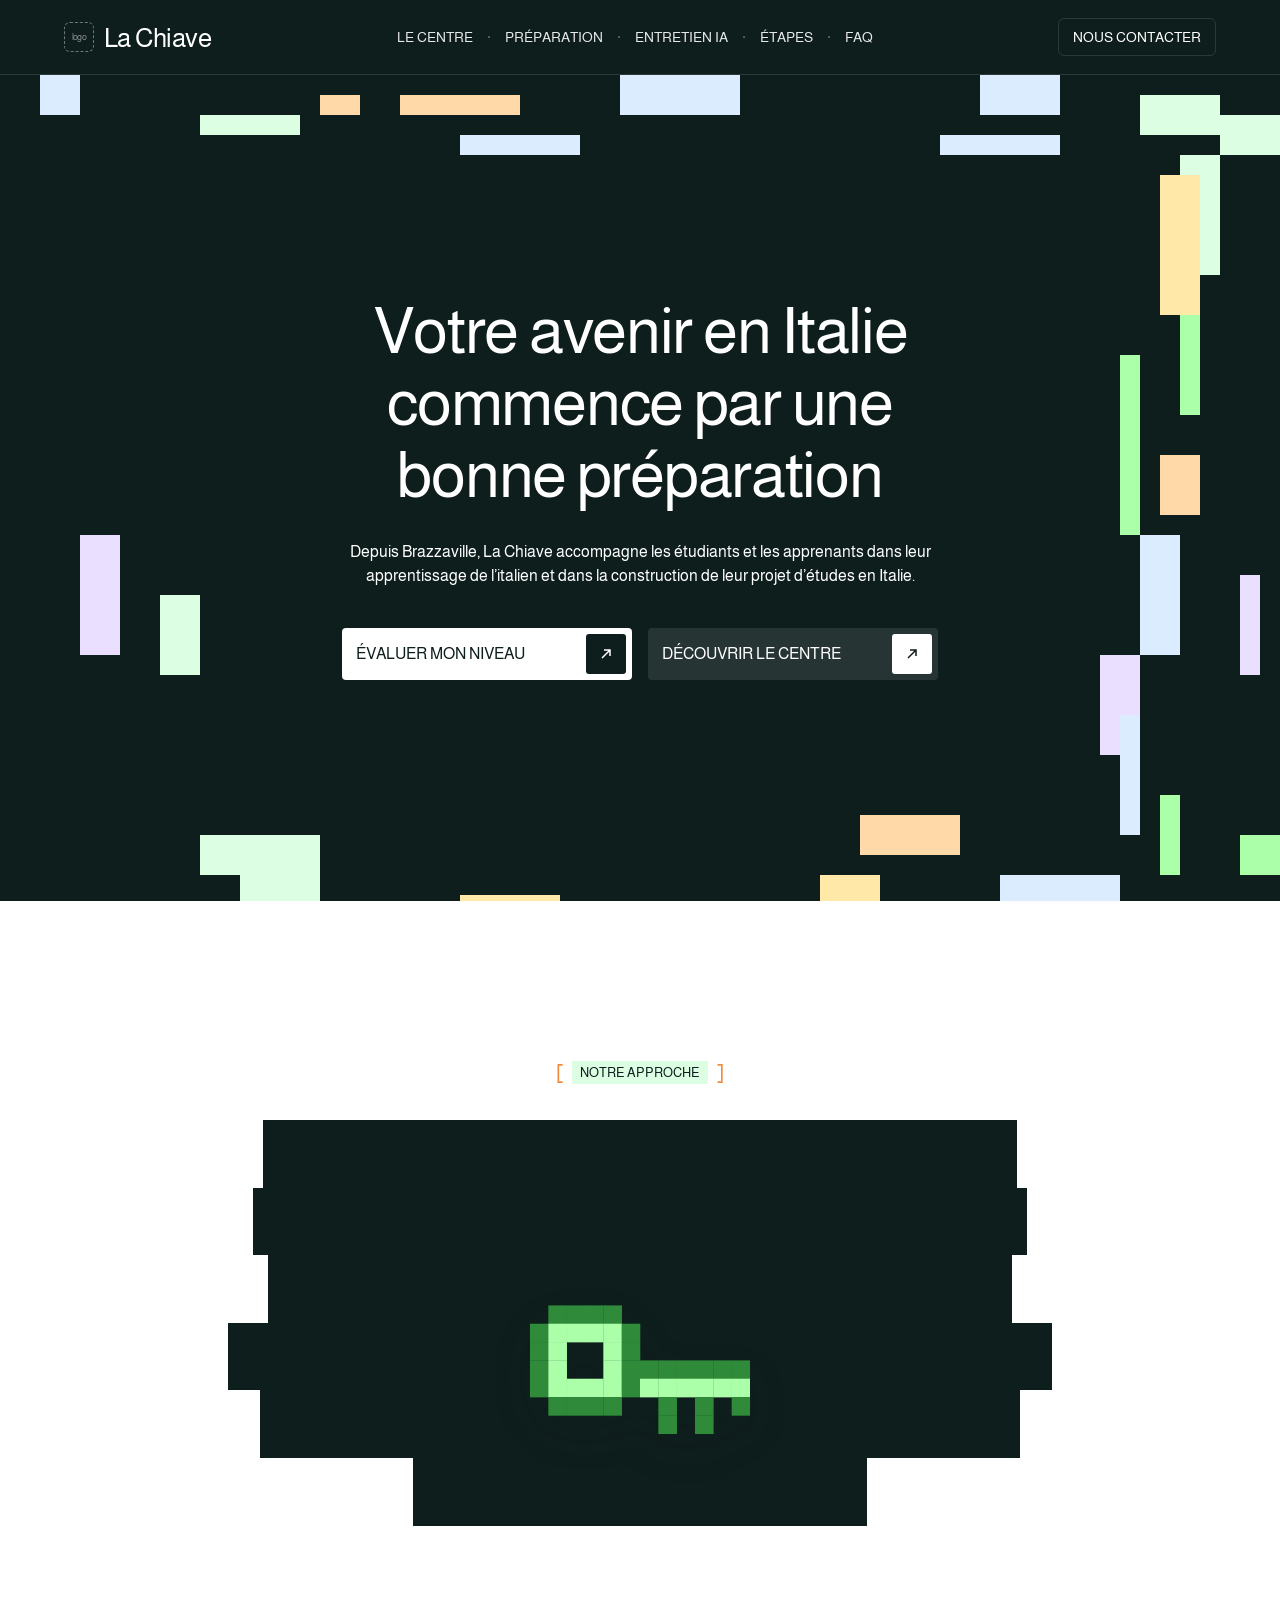
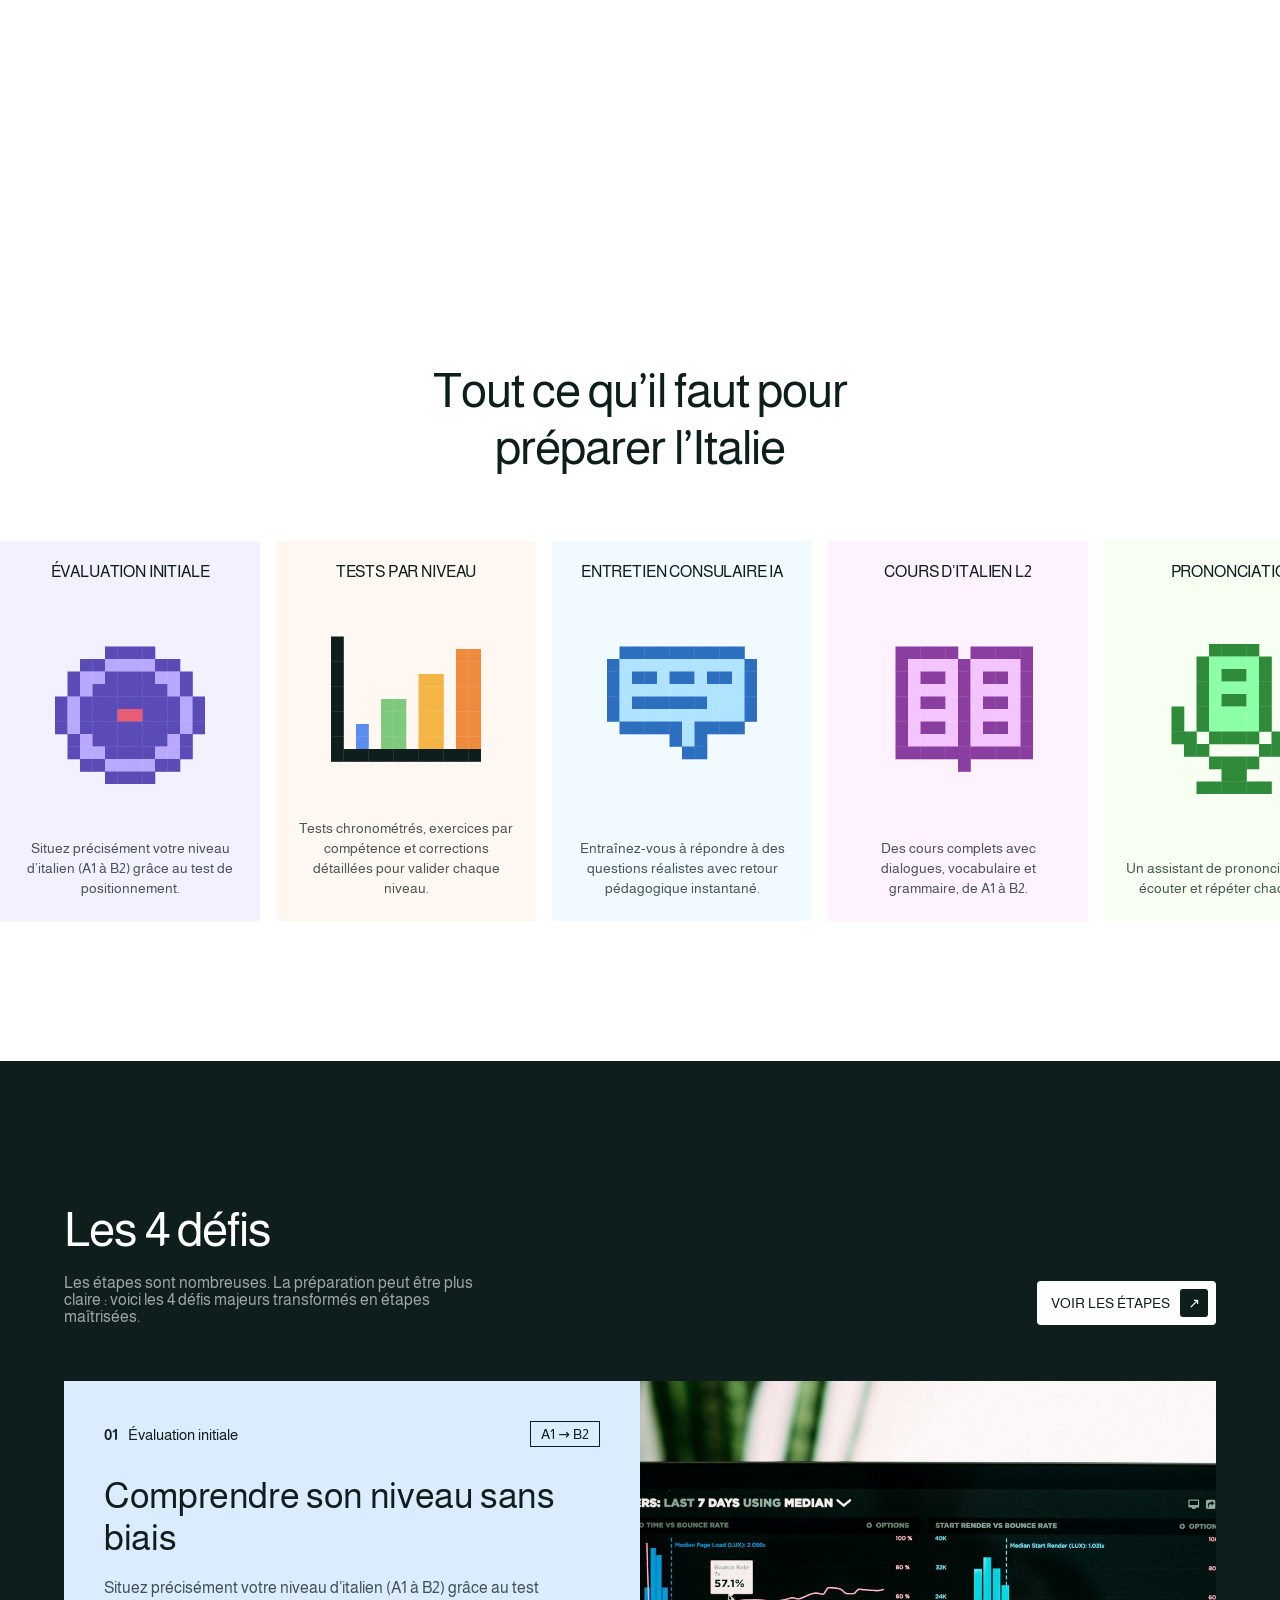
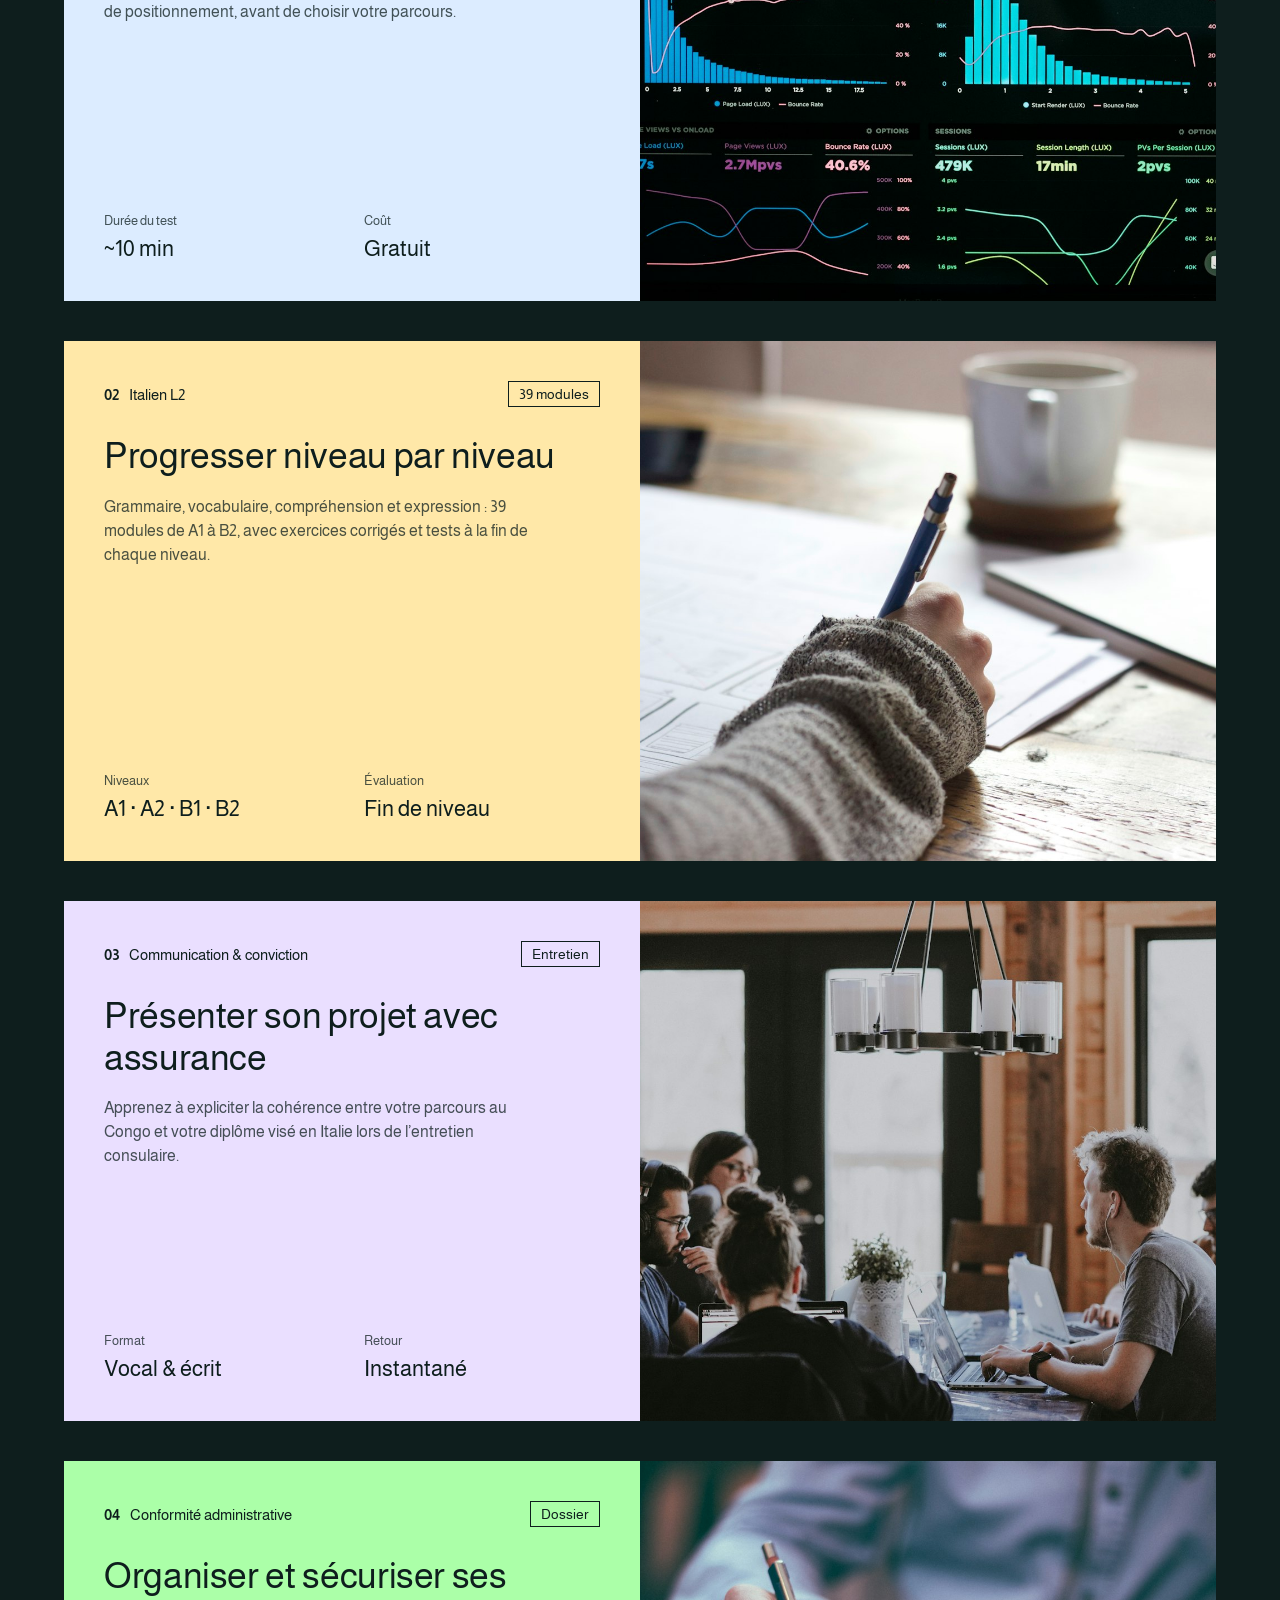
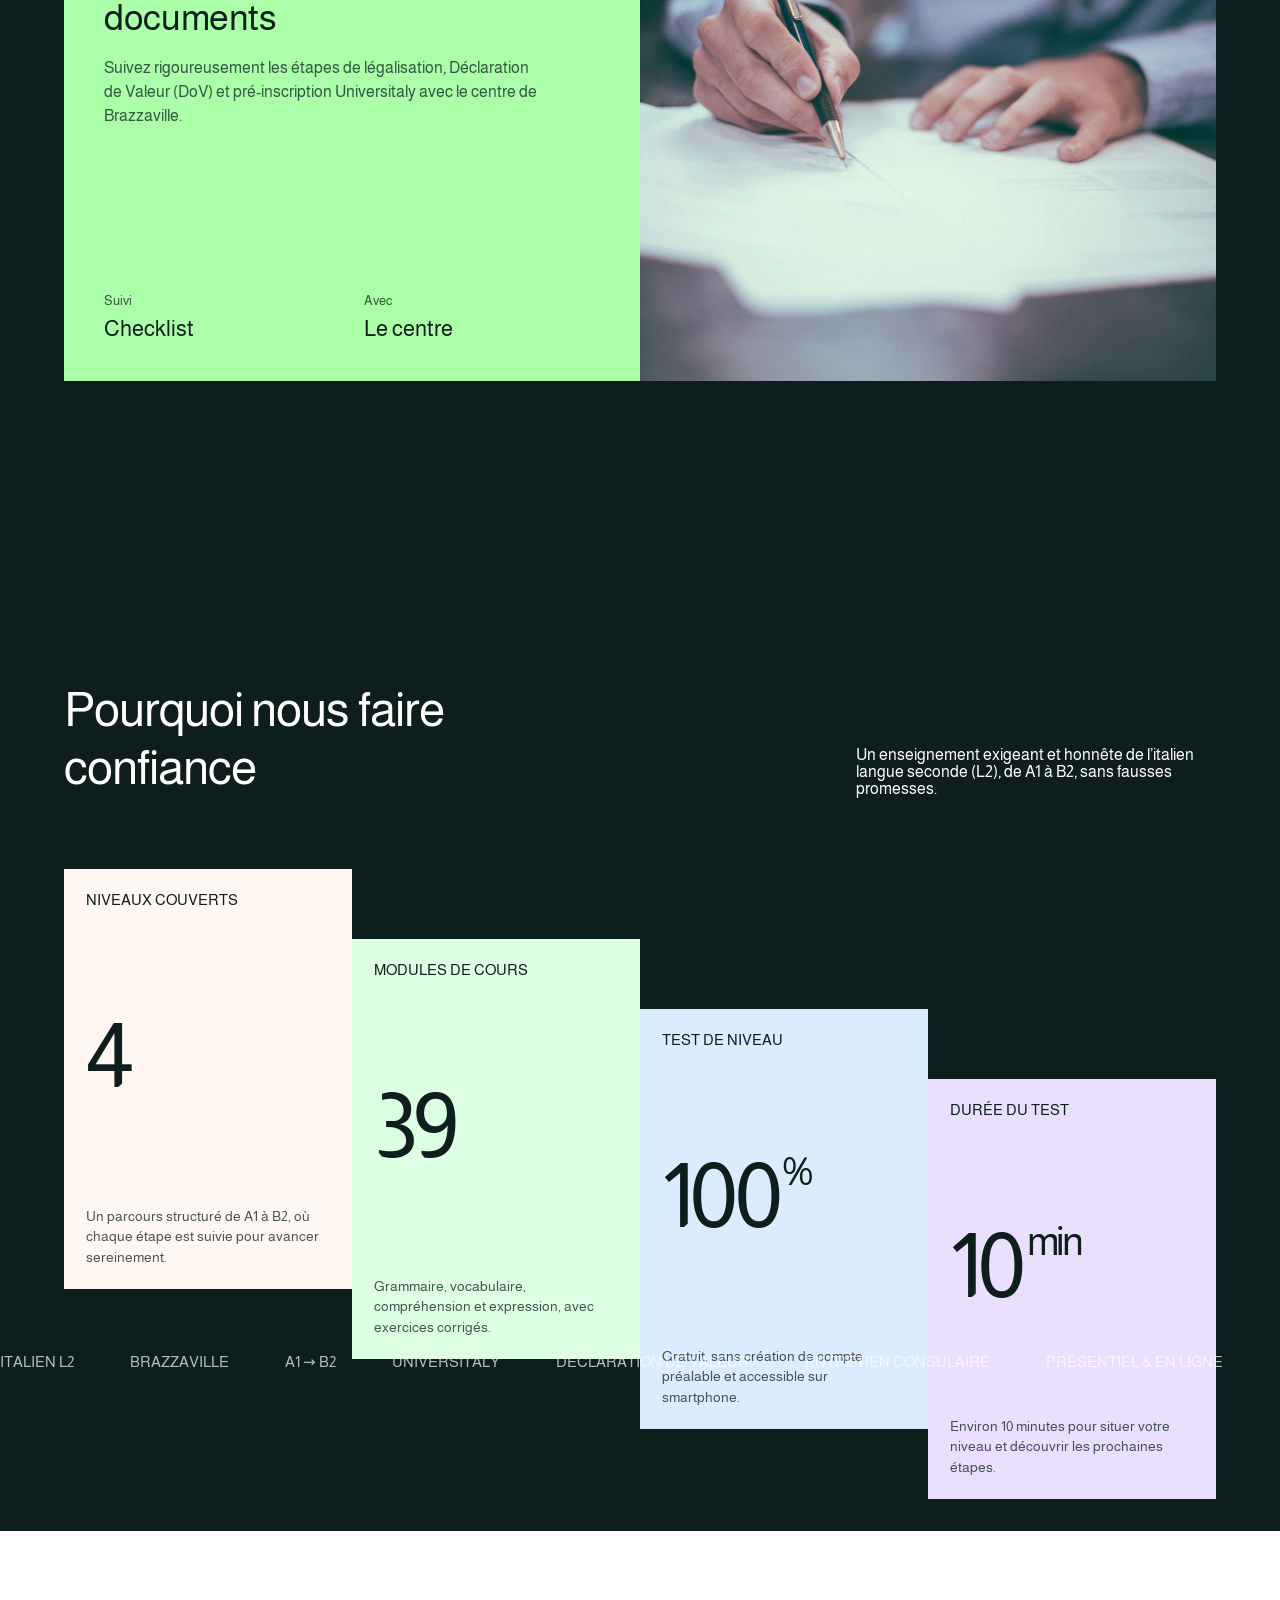
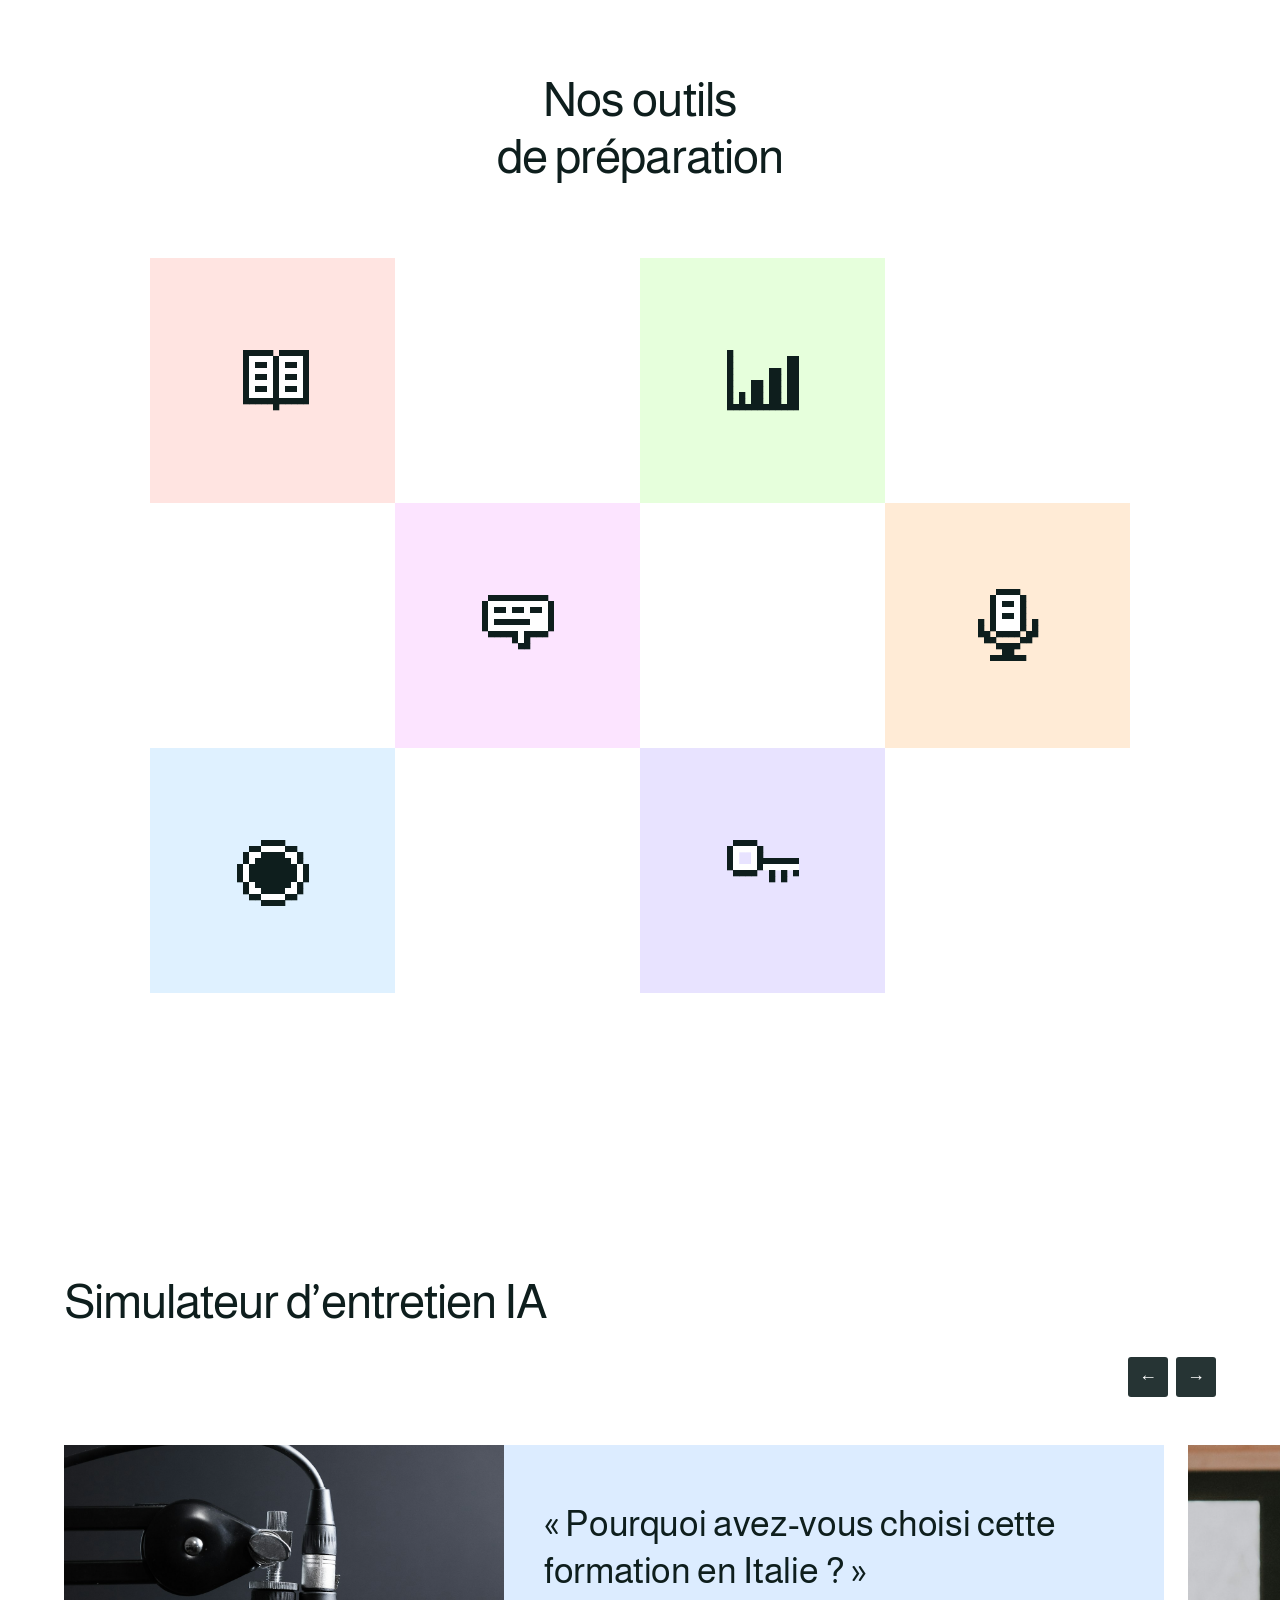
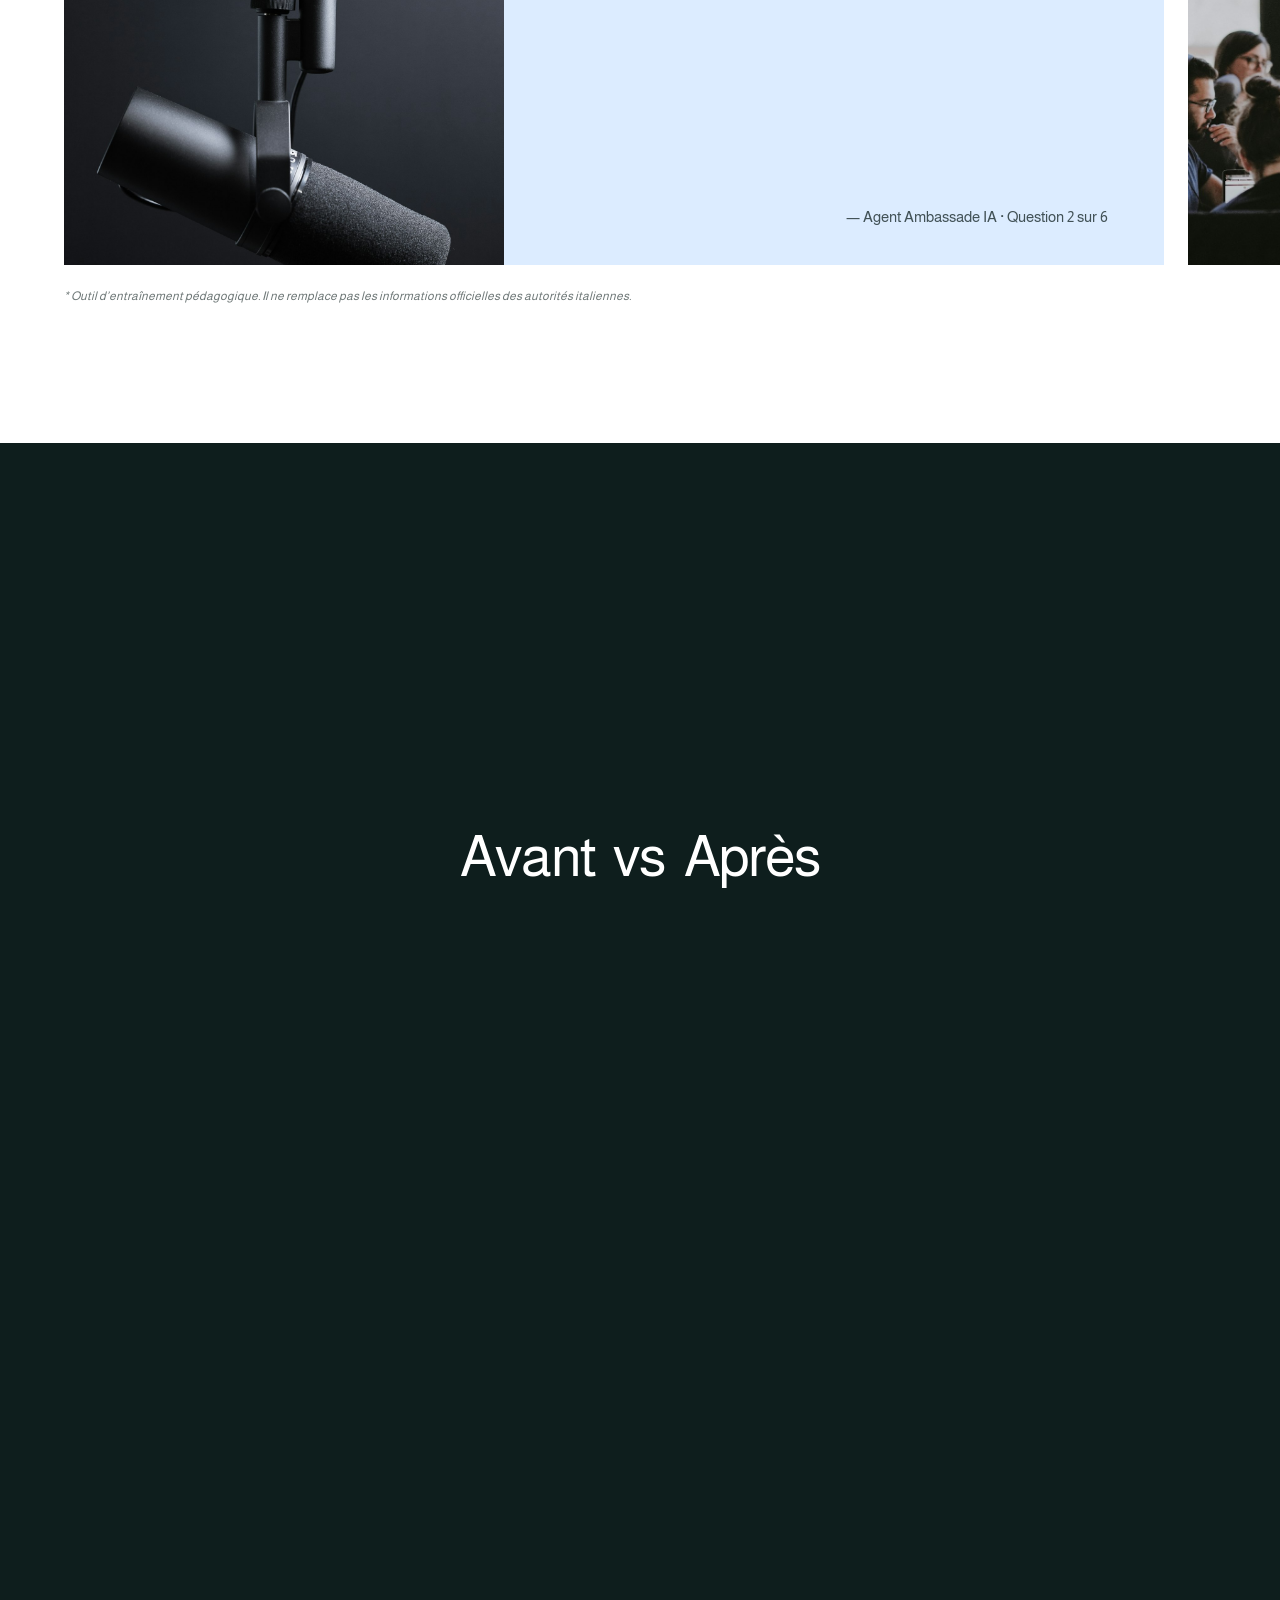
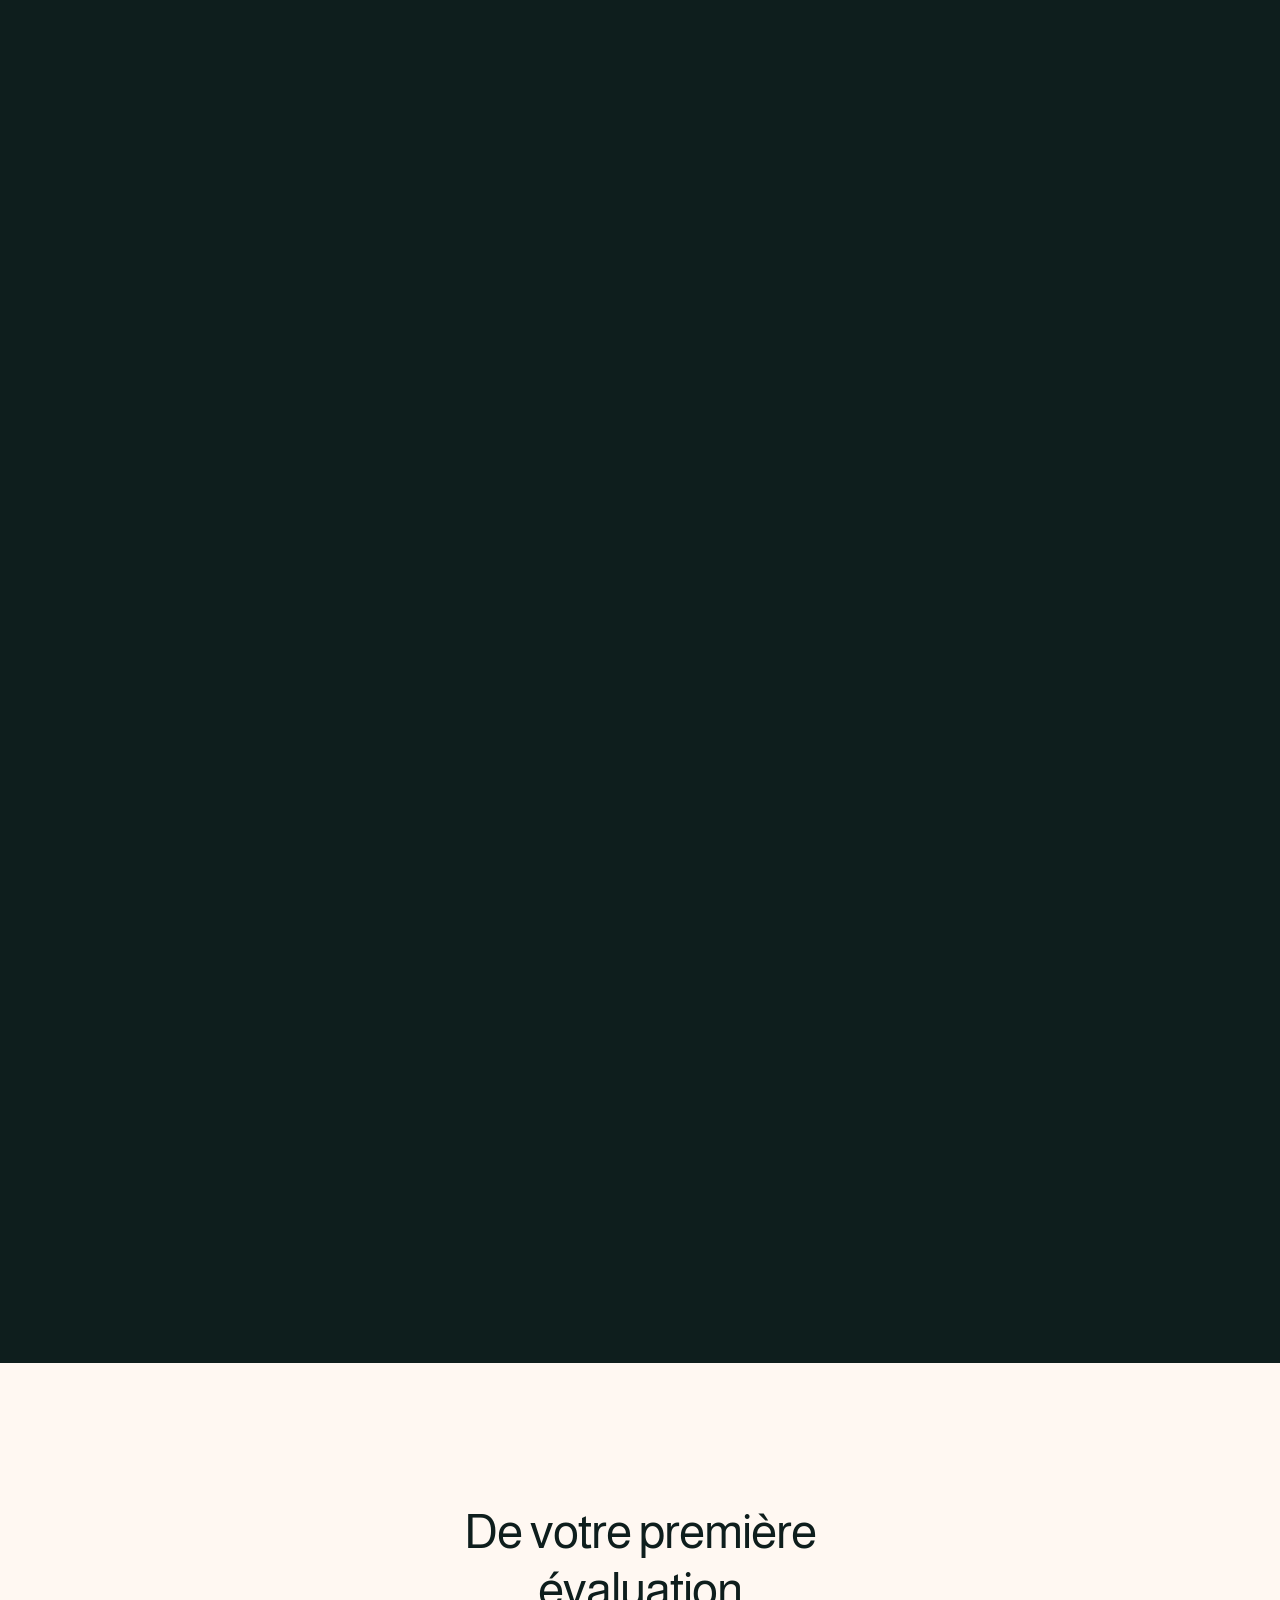
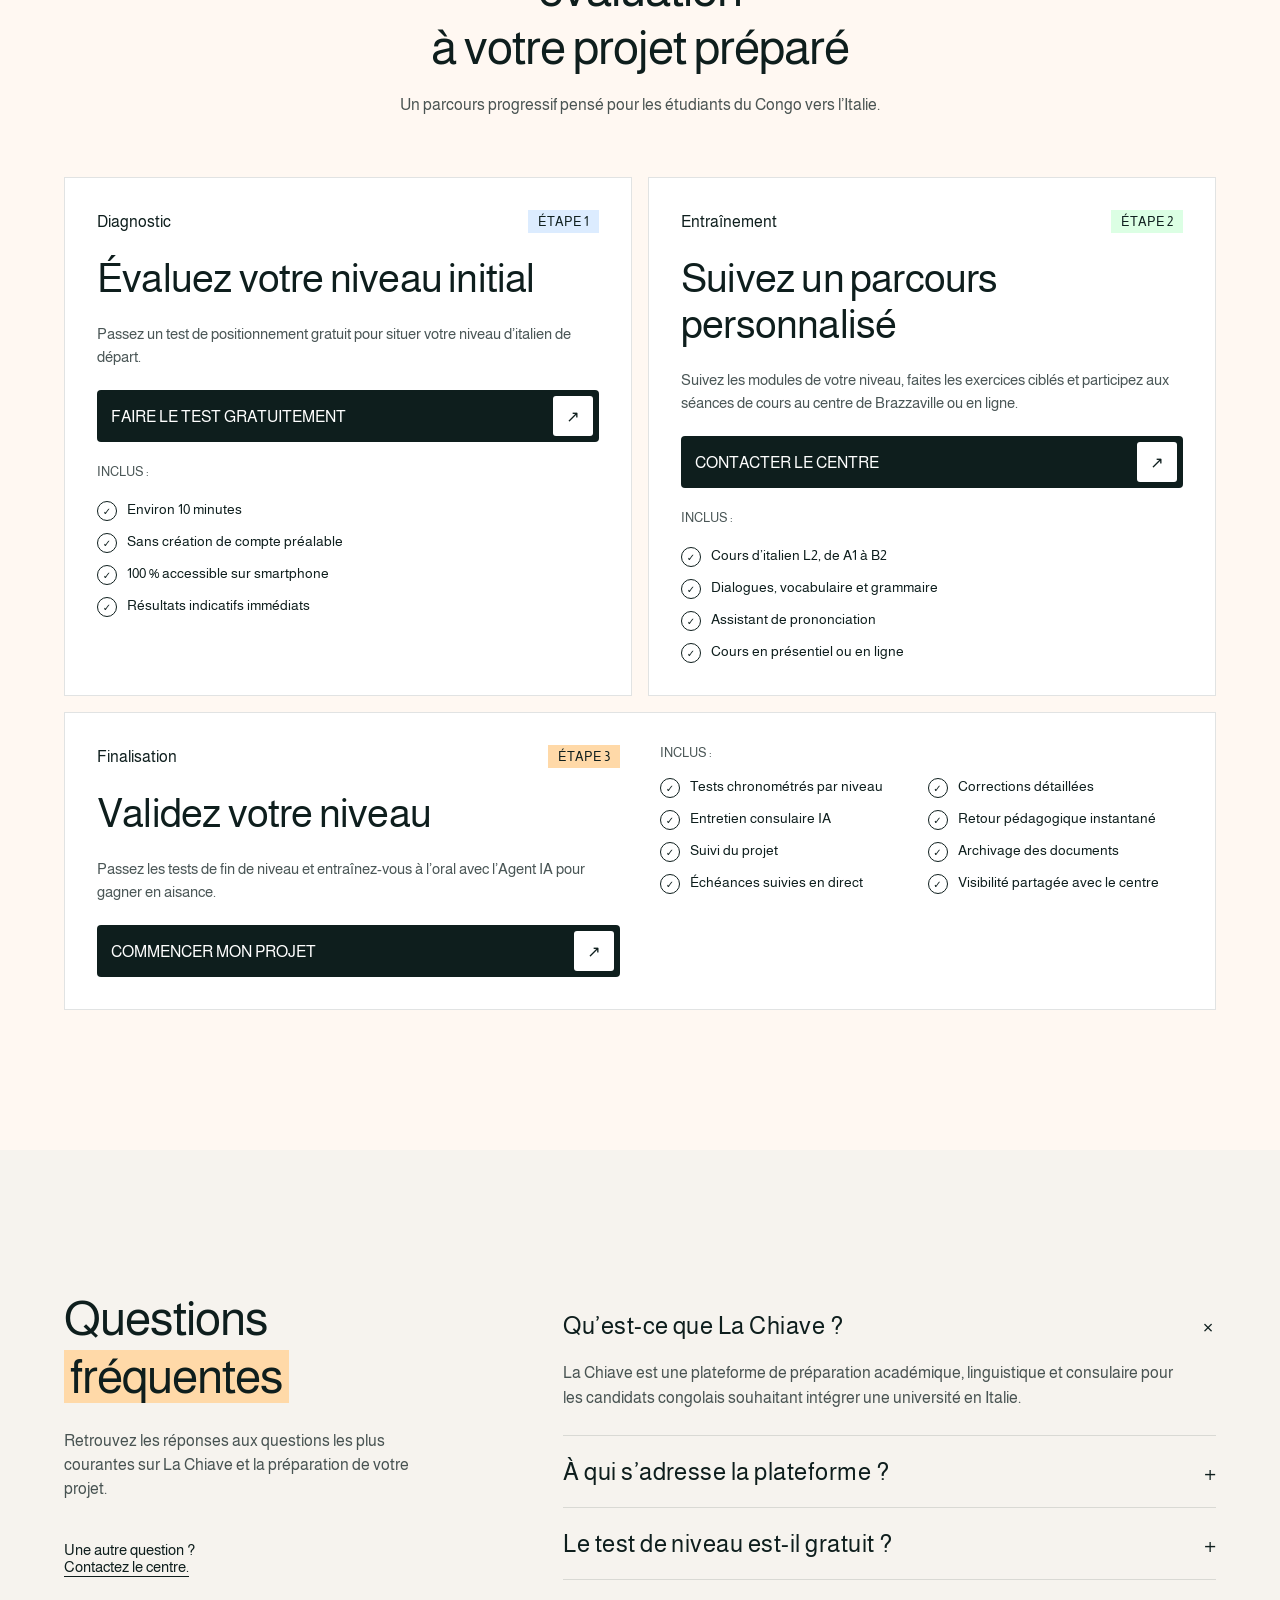
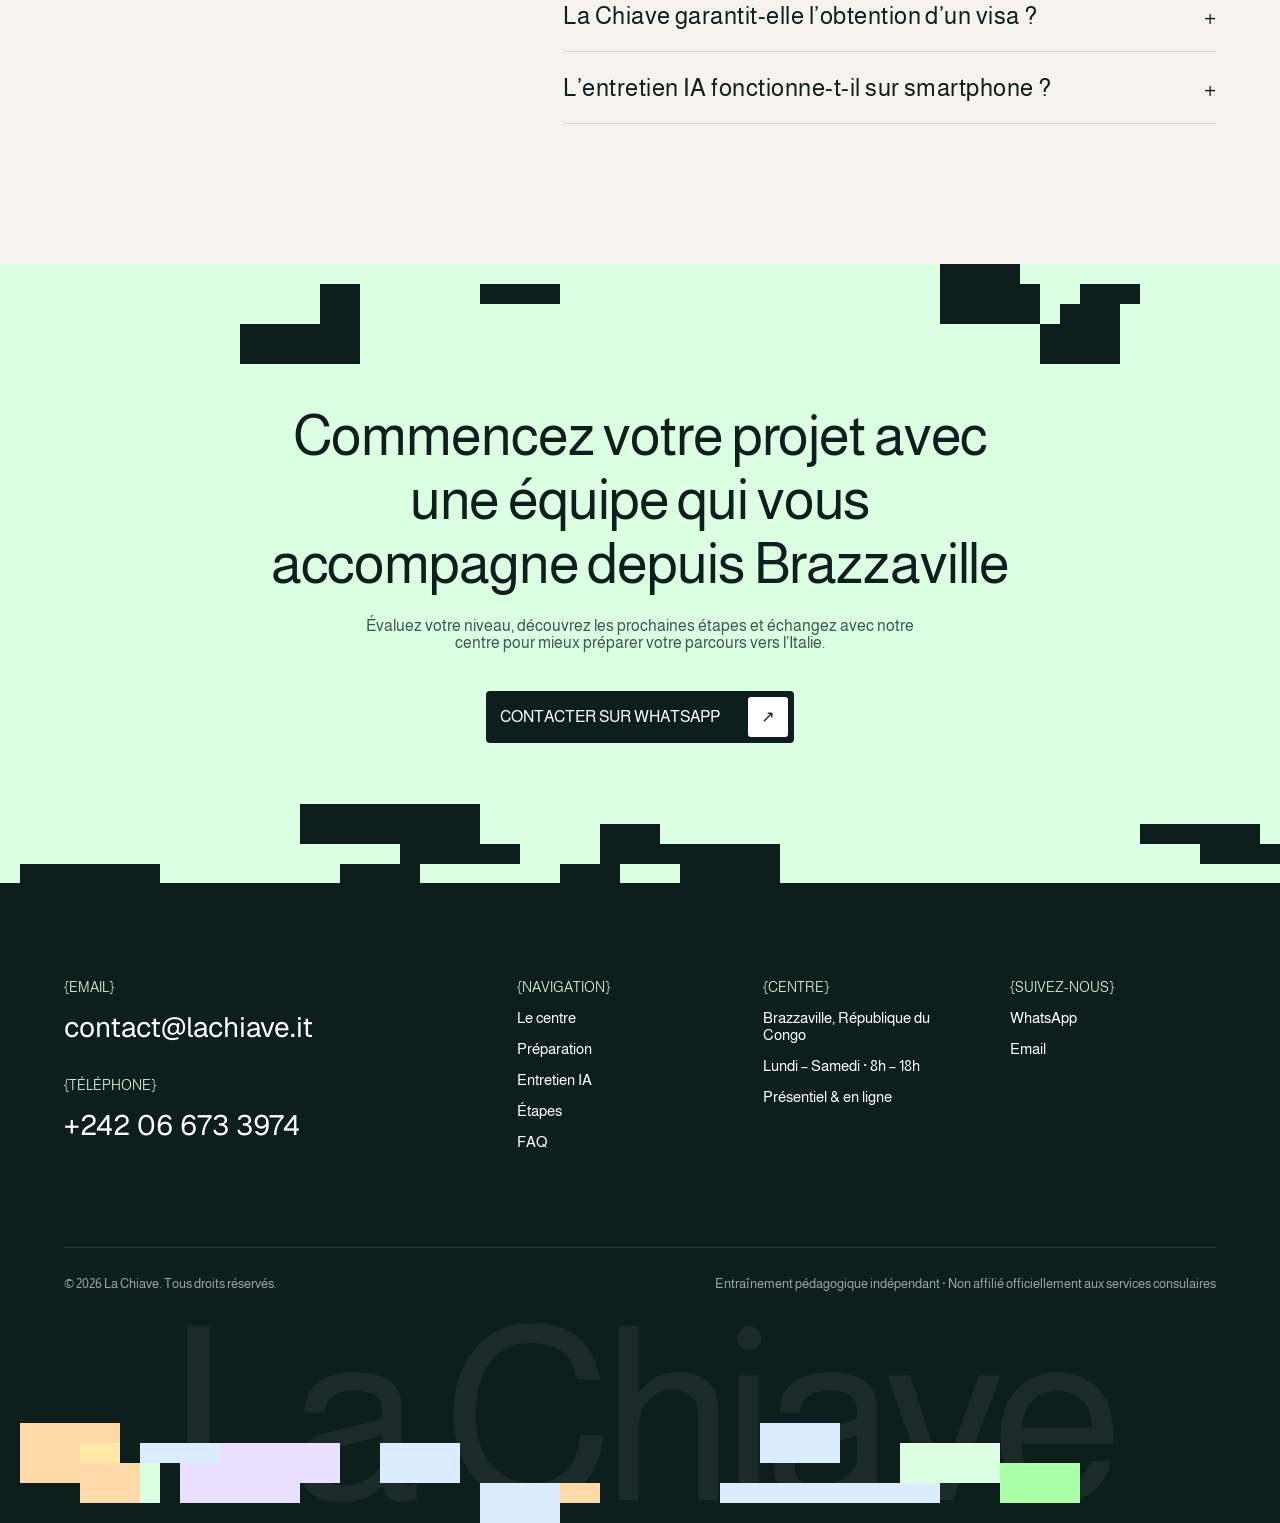
==== index.html @ 6df9d9e5 "Site vitrine La Chiave : contenu Salve Italia, style et animations du modèle Page statique autonome " ====
<!doctype html>
<html lang="fr">
<head>
<meta charset="utf-8" />
<meta name="viewport" content="width=device-width, initial-scale=1" />
<title>La Chiave — Centre de langue italienne · Brazzaville</title>
<meta name="description" content="Depuis Brazzaville, La Chiave accompagne les étudiants dans leur apprentissage de l'italien et la construction de leur projet d'études en Italie." />
<link rel="preconnect" href="https://fonts.googleapis.com" />
<link rel="preconnect" href="https://fonts.gstatic.com" crossorigin />
<link href="https://fonts.googleapis.com/css2?family=Almarai:wght@300;400;700&family=Geist:wght@400;500&display=swap" rel="stylesheet" />
<style>
  :root {
    --ink: #0E1E1D;
    --ink-2: #1A2928;
    --panel: #263434;
    --white: #FFFFFF;
    --mint: #DCFFE4;
    --green: #ABFFA8;
    --sky: #DCECFF;
    --sand: #FFE8A8;
    --lilac: #EADFFF;
    --peach: #FFD9A8;
    --rose: #FFF2F2;
    --cream: #FFF8F2;
    --line-dark: rgba(255,255,255,.12);
    --line-light: rgba(14,30,29,.12);
    --muted-dark: rgba(255,255,255,.6);
    --muted-light: rgba(14,30,29,.75);
    --max: 1200px;
  }
  * { box-sizing: border-box; margin: 0; padding: 0; }
  html { scroll-behavior: smooth; }
  body { font-family: Almarai, system-ui, sans-serif; background: var(--ink); color: var(--white); -webkit-font-smoothing: antialiased; overflow-x: hidden; }
  a { color: inherit; text-decoration: none; }
  img { display: block; max-width: 100%; }
  .wrap { max-width: var(--max); margin: 0 auto; padding: 0 24px; }
  .upper { text-transform: uppercase; }
  .light { background: var(--white); color: var(--ink); }
  .dark { background: var(--ink); color: var(--white); }
  .cream { background: var(--cream); color: var(--ink); }
  h1, h2, h3 { font-weight: 400; }
  .h2 { font-size: clamp(34px, 4.4vw, 48px); line-height: 1.2; letter-spacing: -.02em; }
  .lead { font-size: 16px; line-height: 1.5; }
  section { position: relative; }

  /* ---------- En-tête ---------- */
  header { position: sticky; top: 0; z-index: 50; background: var(--ink); border-bottom: 1px solid var(--line-dark); }
  .nav { display: flex; align-items: center; justify-content: space-between; height: 74px; }
  .brand { display: flex; align-items: center; gap: 10px; font-size: 26px; letter-spacing: -.02em; }
  /* Emplacement du logo : sera remplacé par l'image fournie. */
  .logo-slot { width: 30px; height: 30px; border: 1px dashed rgba(255,255,255,.4); border-radius: 6px; display: grid; place-items: center; font-size: 9px; color: rgba(255,255,255,.5); }
  .menu { display: flex; align-items: center; gap: 14px; font-size: 14px; }
  .menu a { opacity: .9; transition: opacity .2s; }
  .menu a:hover { opacity: 1; color: var(--mint); }
  .menu .dot { opacity: .35; }
  .btn-outline { border: 1px solid var(--line-dark); border-radius: 6px; padding: 10px 14px; font-size: 14px; text-transform: uppercase; transition: background .2s, color .2s; }
  .btn-outline:hover { background: var(--white); color: var(--ink); }
  .burger { display: none; width: 36px; height: 36px; border: 1px solid var(--line-dark); border-radius: 6px; background: none; color: #fff; cursor: pointer; }
  .burger span { display: block; width: 16px; height: 2px; background: currentColor; margin: 4px auto; border-radius: 2px; }
  .mobile-menu { display: none; border-top: 1px solid var(--line-dark); padding: 16px 24px 24px; }
  .mobile-menu a { display: block; padding: 12px 0; text-transform: uppercase; font-size: 14px; border-bottom: 1px solid var(--line-dark); }
  .mobile-menu.open { display: block; }

  /* ---------- Hero ---------- */
  .hero { min-height: calc(100vh - 74px); display: grid; place-items: center; overflow: hidden; padding: 140px 0; }
  .pixels { position: absolute; inset: 0; pointer-events: none; }
  .pixels i { position: absolute; display: block; transition: top .9s cubic-bezier(.7,0,.2,1), height .9s cubic-bezier(.7,0,.2,1); }
  .hero-inner { position: relative; text-align: center; max-width: 780px; padding: 0 24px; }
  .hero h1 { font-size: clamp(38px, 5.6vw, 64px); line-height: 1.12; letter-spacing: -.02em; }
  .hero p { margin: 28px auto 40px; max-width: 600px; }
  .cta-row { display: flex; gap: 16px; justify-content: center; flex-wrap: wrap; }
  .btn { display: inline-flex; align-items: center; justify-content: space-between; gap: 28px; padding: 6px 6px 6px 14px; border-radius: 4px; font-size: 16px; text-transform: uppercase; transition: transform .2s; min-width: 290px; }
  .btn:hover { transform: translateY(-2px); }
  .btn .arr { width: 40px; height: 40px; border-radius: 3px; display: grid; place-items: center; transition: transform .3s; }
  .btn:hover .arr svg { transform: rotate(45deg); }
  .btn .arr svg { transition: transform .3s; }
  .btn-white { background: var(--white); color: var(--ink); }
  .btn-white .arr { background: var(--ink); color: var(--white); }
  .btn-panel { background: var(--panel); color: var(--white); }
  .btn-panel .arr { background: var(--white); color: var(--ink); }
  .btn-ink { background: var(--ink); color: var(--white); }
  .btn-ink .arr { background: var(--white); color: var(--ink); }

  /* ---------- Approche (texte surligné) ---------- */
  .approach { padding: 160px 0 120px; text-align: center; }
  .badge { display: inline-flex; align-items: center; gap: 8px; font-size: 13px; margin-bottom: 36px; }
  .badge .br { color: #F08A3C; font-size: 22px; line-height: 1; }
  .badge .tx { background: var(--mint); padding: 4px 8px; }
  .reveal-text { font-size: clamp(30px, 4.4vw, 52px); line-height: 1.3; letter-spacing: -.02em; max-width: 1000px; margin: 0 auto; }
  .reveal-text .w { position: relative; display: inline-block; }
  .reveal-text .w::after { content: ""; position: absolute; inset: 4% -2px; background: var(--mint); transform-origin: right; transition: transform .55s cubic-bezier(.6,0,.2,1); transition-delay: var(--d, 0s); }
  .reveal-text.on .w::after { transform: scaleX(0); }

  /* ---------- Cartes préparation (défilement) ---------- */
  .services { padding: 40px 0 140px; overflow: hidden; }
  .services .h2 { text-align: center; margin-bottom: 64px; }
  .track { display: flex; gap: 16px; width: max-content; animation: slide 60s linear infinite; }
  .track:hover { animation-play-state: paused; }
  @keyframes slide { to { transform: translateX(-50%); } }
  .svc { width: 260px; min-height: 380px; padding: 22px 20px; display: flex; flex-direction: column; align-items: center; justify-content: space-between; text-align: center; color: var(--ink); }
  .svc h3 { font-size: 16px; text-transform: uppercase; letter-spacing: -.01em; }
  .svc p { font-size: 14px; line-height: 1.45; color: var(--muted-light); }
  .pix { image-rendering: pixelated; }

  /* ---------- Défis (cartes « études de cas ») ---------- */
  .works { padding: 140px 0; }
  .works-head { display: flex; justify-content: space-between; align-items: flex-end; gap: 24px; margin-bottom: 56px; flex-wrap: wrap; }
  .works-head p { max-width: 420px; color: var(--muted-dark); margin-top: 16px; }
  .btn-mini { display: inline-flex; align-items: center; gap: 10px; background: var(--white); color: var(--ink); padding: 8px 8px 8px 14px; font-size: 14px; text-transform: uppercase; border-radius: 4px; }
  .btn-mini .arr { background: var(--ink); color: #fff; width: 28px; height: 28px; display: grid; place-items: center; border-radius: 3px; }
  .case { position: sticky; top: 110px; display: grid; grid-template-columns: 1fr 1fr; min-height: 520px; margin-bottom: 40px; overflow: hidden; color: var(--ink); }
  .case-l { padding: 40px; display: flex; flex-direction: column; justify-content: space-between; gap: 32px; }
  .case-top { display: flex; justify-content: space-between; align-items: center; }
  .case-tag { font-size: 15px; display: flex; align-items: center; gap: 10px; }
  .case-tag b { font-weight: 700; }
  .case-year { border: 1px solid var(--ink); padding: 4px 10px; font-size: 14px; }
  .case h3 { font-size: clamp(26px, 3vw, 36px); line-height: 1.15; letter-spacing: -.01em; margin-bottom: 18px; }
  .case p { color: var(--muted-light); line-height: 1.5; max-width: 440px; }
  .case-stats { display: grid; grid-template-columns: 1fr 1fr; gap: 28px 24px; }
  .case-stats small { display: block; font-size: 13px; color: var(--muted-light); margin-bottom: 8px; }
  .case-stats span { font-size: 22px; }
  .case-r { position: relative; }
  .case-r img { position: absolute; inset: 0; width: 100%; height: 100%; object-fit: cover; }

  /* ---------- Chiffres ---------- */
  .stats { padding: 120px 0 160px; }
  .stats-head { display: grid; grid-template-columns: 1fr 1fr; gap: 24px; align-items: end; margin-bottom: 72px; }
  .stats-head p { color: var(--muted-dark); max-width: 360px; justify-self: end; }
  .stats-head p, .testi-head p { color: inherit; opacity: .7; }
  .stat-row { display: grid; grid-template-columns: repeat(4, 1fr); gap: 0; align-items: start; }
  .stat { padding: 22px; color: var(--ink); display: flex; flex-direction: column; justify-content: space-between; min-height: 420px; will-change: transform; }
  .stat small { font-size: 15px; text-transform: uppercase; }
  .stat .num { font-size: clamp(56px, 7vw, 96px); letter-spacing: -.04em; line-height: 1; margin: 20px 0; }
  .stat .num sup { font-size: .45em; vertical-align: top; margin-left: 4px; }
  .stat p { font-size: 14px; line-height: 1.45; color: var(--muted-light); }

  /* ---------- Outils (damier) ---------- */
  .tools { padding: 140px 0; }
  .tools .h2 { text-align: center; margin-bottom: 72px; }
  .grid4 { display: grid; grid-template-columns: repeat(4, 1fr); max-width: 980px; margin: 0 auto; }
  .tile { aspect-ratio: 1; display: grid; place-items: center; position: relative; overflow: hidden; }
  .tile .lbl { position: absolute; bottom: 14px; left: 0; right: 0; text-align: center; font-size: 13px; text-transform: uppercase; color: var(--ink); opacity: 0; transform: translateY(8px); transition: .3s; }
  .tile:hover .lbl { opacity: 1; transform: none; }
  .tile svg { transition: transform .3s; }
  .tile:hover svg { transform: scale(1.08); }

  /* ---------- Simulateur IA (carrousel façon témoignages) ---------- */
  .testi { padding: 140px 0; overflow: hidden; }
  .testi-head { display: flex; justify-content: space-between; align-items: flex-end; gap: 24px; margin-bottom: 48px; flex-wrap: wrap; }
  .testi-head p { max-width: 460px; color: var(--muted-dark); margin-top: 16px; }
  .arrows { display: flex; gap: 8px; }
  .arrows button { width: 40px; height: 40px; border: none; background: var(--panel); color: #fff; cursor: pointer; border-radius: 3px; font-size: 18px; transition: background .2s; }
  .arrows button:hover { background: #3a4a4a; }
  .slides { display: flex; gap: 24px; transition: transform .6s cubic-bezier(.6,0,.2,1); }
  .slide { flex: 0 0 min(100%, 1100px); display: grid; grid-template-columns: 2fr 3fr; min-height: 420px; color: var(--ink); position: relative; overflow: hidden; }
  .slide .ph { position: relative; }
  .slide .ph img { position: absolute; inset: 0; width: 100%; height: 100%; object-fit: cover; }
  .slide .q { padding: 56px 56px 40px 40px; display: flex; flex-direction: column; justify-content: space-between; gap: 32px; }
  .slide blockquote { font-size: clamp(24px, 2.8vw, 36px); line-height: 1.3; letter-spacing: -.01em; }
  .slide cite { font-style: normal; font-size: 15px; text-align: right; color: var(--muted-light); }
  .slide .corner { position: absolute; width: 90px; height: 70px; opacity: .7; }
  .note { font-size: 12px; font-style: italic; opacity: .6; margin-top: 24px; }

  /* ---------- Avant / Après ---------- */
  .ba-title { min-height: 70vh; display: grid; place-items: center; text-align: center; }
  .ba-title h2 { font-size: clamp(40px, 6vw, 72px); letter-spacing: -.03em; }
  .ba { padding: 0 0 160px; }
  .ba-grid { display: grid; grid-template-columns: 1fr 1fr; gap: 0; max-width: 1000px; margin: 0 auto; }
  .ba-col { padding: 40px; }
  .ba-col.before { background: var(--ink-2); border: 1px solid var(--line-dark); }
  .ba-col.after { background: var(--mint); color: var(--ink); }
  .ba-col h3 { font-size: 24px; letter-spacing: .02em; margin-bottom: 10px; }
  .ba-col > p { font-size: 14px; line-height: 1.5; opacity: .75; margin-bottom: 32px; }
  .ba-item { display: flex; gap: 14px; padding: 18px 0; border-top: 1px solid currentColor; border-color: rgba(127,127,127,.25); }
  .ba-item .ic { flex: 0 0 26px; height: 26px; border-radius: 50%; display: grid; place-items: center; font-size: 13px; }
  .before .ic { background: rgba(255,255,255,.1); }
  .after .ic { background: var(--ink); color: var(--mint); }
  .ba-item h4 { font-weight: 400; font-size: 17px; margin-bottom: 6px; }
  .ba-item p { font-size: 14px; line-height: 1.45; opacity: .7; }

  /* ---------- Feuille de route (façon tarifs) ---------- */
  .plans { padding: 140px 0; }
  .plans-head { text-align: center; max-width: 640px; margin: 0 auto 64px; }
  .plans-head p { color: var(--muted-light); margin-top: 20px; }
  .plan-grid { display: grid; grid-template-columns: 1fr 1fr; gap: 16px; }
  .plan { background: var(--white); border: 1px solid var(--line-light); padding: 32px; display: flex; flex-direction: column; gap: 22px; }
  .plan.wide { grid-column: 1 / -1; display: grid; grid-template-columns: 1fr 1fr; gap: 40px; }
  .plan-top { display: flex; justify-content: space-between; align-items: center; }
  .plan-top span:first-child { font-size: 16px; }
  .plan-step { font-size: 13px; padding: 4px 10px; text-transform: uppercase; }
  .plan .big { font-size: clamp(30px, 3.2vw, 40px); letter-spacing: -.02em; line-height: 1.15; }
  .plan p { color: var(--muted-light); font-size: 15px; line-height: 1.5; }
  .plan .btn { min-width: 0; width: 100%; }
  .plan ul { list-style: none; display: grid; gap: 12px; font-size: 14px; }
  .plan ul.cols { grid-template-columns: 1fr 1fr; }
  .plan li { display: flex; gap: 10px; align-items: flex-start; }
  .plan li::before { content: "✓"; flex: 0 0 18px; height: 18px; border: 1px solid var(--ink); border-radius: 50%; font-size: 10px; display: grid; place-items: center; }
  .plan .inc { font-size: 13px; text-transform: uppercase; color: var(--muted-light); }

  /* ---------- FAQ ---------- */
  .faq { padding: 140px 0; }
  .faq-grid { display: grid; grid-template-columns: 1fr 1.5fr; gap: 64px; }
  .faq-l p { color: var(--muted-light); margin: 24px 0 40px; max-width: 360px; line-height: 1.5; }
  .faq-help { font-size: 15px; }
  .faq-help a { text-decoration: underline; text-underline-offset: 4px; }
  .qa { border-bottom: 1px solid var(--line-light); }
  .qa summary { list-style: none; cursor: pointer; display: flex; justify-content: space-between; align-items: center; gap: 16px; padding: 22px 0; font-size: clamp(18px, 2vw, 24px); letter-spacing: .02em; }
  .qa summary::-webkit-details-marker { display: none; }
  .qa summary .pm { font-size: 24px; font-weight: 300; transition: transform .3s; }
  .qa[open] summary .pm { transform: rotate(45deg); }
  .qa p { padding: 0 0 24px; color: var(--muted-light); line-height: 1.55; max-width: 620px; }
  .hl { background: var(--peach); padding: 0 6px; }

  /* ---------- CTA final ---------- */
  .final { padding: 0; }
  .final-box { position: relative; background: var(--mint); color: var(--ink); text-align: center; padding: 140px 24px; overflow: hidden; }
  .final-box h2 { position: relative; font-size: clamp(32px, 4.6vw, 56px); letter-spacing: -.02em; line-height: 1.15; max-width: 900px; margin: 0 auto 20px; }
  .final-box p { position: relative; max-width: 560px; margin: 0 auto 40px; color: var(--muted-light); }
  .final-box .cta-row { position: relative; }

  /* ---------- Pied de page ---------- */
  footer { position: relative; padding: 96px 0 0; overflow: hidden; }
  .foot-pixels { top: auto; height: 50%; }
  .foot-grid { display: grid; grid-template-columns: 2fr 1fr 1fr 1fr; gap: 40px; padding-bottom: 72px; border-bottom: 1px solid var(--line-dark); }
  .foot-lbl { color: var(--mint); font-weight: 300; font-size: 14px; margin-bottom: 14px; display: block; }
  .foot-big { font-family: Geist, sans-serif; font-size: clamp(20px, 2.2vw, 28px); display: block; margin-bottom: 32px; word-break: break-word; }
  .foot-grid ul { list-style: none; display: grid; gap: 14px; font-size: 15px; }
  .foot-grid ul a:hover { color: var(--mint); }
  .foot-bottom { display: flex; justify-content: space-between; gap: 16px; padding: 28px 0; font-size: 13px; color: var(--muted-dark); flex-wrap: wrap; }
  .giant { font-size: clamp(80px, 19vw, 280px); letter-spacing: -.05em; line-height: .8; text-align: center; color: rgba(255,255,255,.06); white-space: nowrap; padding-bottom: 10px; user-select: none; }

  /* ---------- Apparition au défilement ---------- */
  .rv { opacity: 0; transform: translateY(24px); transition: opacity .8s ease, transform .8s ease; }
  .rv.on { opacity: 1; transform: none; }

  /* ---------- Préchargeur : pavés verts qui se dissolvent ---------- */
  body.loading { overflow: hidden; }
  #loader { position: fixed; inset: 0; z-index: 100; display: grid; grid-template-columns: repeat(var(--c), 1fr); grid-template-rows: repeat(var(--r), 1fr); }
  #loader i { background: #ABFFA8; outline: 1px solid rgba(14,30,29,.05); transition: opacity .2s steps(2) var(--d); }
  #loader .name { grid-area: 1 / 1 / -1 / -1; z-index: 1; display: grid; place-items: center; font-size: 22px; letter-spacing: -.01em; color: var(--ink); transition: opacity .35s; }
  #loader.out .name, #loader.out i { opacity: 0; }

  /* ---------- Dévoilement des titres : bande sombre puis bande menthe ---------- */
  .light { --wipe: var(--ink); }
  .dark { --wipe: var(--panel); }
  .ln { position: relative; display: block; width: fit-content; }
  .ln > .wa, .ln > .wb { position: absolute; inset: 0 -4px; transform-origin: right; pointer-events: none; }
  .ln > .wb { background: var(--mint); }
  .ln > .wa { background: var(--wipe, var(--panel)); }
  [data-wipe].on .wa { transform: scaleX(0); transition: transform .65s cubic-bezier(.7,0,.2,1) var(--d); }
  [data-wipe].on .wb { transform: scaleX(0); transition: transform .65s cubic-bezier(.7,0,.2,1) calc(var(--d) + .18s); }

  /* Clé pixel flottante sous le texte d'approche */
  .float-key { display: grid; place-items: center; margin-top: 56px; }
  .float-key svg { animation: bob 5s ease-in-out infinite; filter: drop-shadow(0 18px 18px rgba(14,30,29,.12)); }
  @keyframes bob { 0%, 100% { transform: translateY(0) rotate(-8deg); } 50% { transform: translateY(-14px) rotate(4deg); } }

  /* Bandeau défilant sous les chiffres */
  .ticker { overflow: hidden; margin-top: 64px; }
  .ticker-track { display: flex; gap: 56px; width: max-content; animation: slide 40s linear infinite; font-size: 15px; text-transform: uppercase; opacity: .7; white-space: nowrap; }

  /* ---------- Avant / Après épinglé ---------- */
  .ba-pin { height: 280vh; }
  .ba-sticky { position: sticky; top: 74px; height: calc(100vh - 74px); overflow: hidden; display: grid; place-items: center; }
  .ba-words { position: absolute; inset: 0; display: flex; align-items: center; justify-content: center; gap: var(--gap, 18px); font-size: var(--fs, 56px); letter-spacing: -.03em; white-space: nowrap; color: rgba(255,255,255,var(--o, 1)); pointer-events: none; }
  .ba-cards { position: relative; width: 100%; transform: translateY(var(--ty, 100vh)); }

  /* ---------- Responsive ---------- */
  @media (max-width: 960px) {
    .menu { display: none; }
    .burger { display: block; }
    .case, .slide { grid-template-columns: 1fr; position: relative; top: 0; }
    .case-r, .slide .ph { min-height: 260px; }
    .stats-head { grid-template-columns: 1fr; }
    .stats-head p { justify-self: start; }
    .stat-row { grid-template-columns: 1fr 1fr; }
    .stat:nth-child(n) { min-height: 300px; }
    .faq-grid, .ba-grid, .plan-grid, .plan.wide { grid-template-columns: 1fr; }
    .foot-grid { grid-template-columns: 1fr 1fr; }
    .ba-pin { height: auto; }
    .ba-sticky { position: static; height: auto; display: block; padding: 80px 0 120px; }
    .ba-words { position: static; margin-bottom: 48px; --fs: 44px; }
    .ba-cards { transform: none; }
  }
  @media (max-width: 560px) {
    .wrap { padding: 0 16px; }
    .brand { font-size: 21px; white-space: nowrap; }
    .btn-outline { font-size: 12px; padding: 9px 10px; white-space: nowrap; }
    .hero { padding: 110px 0; }
    .btn { min-width: 0; width: 100%; }
    .cta-row { flex-direction: column; }
    .case-l, .ba-col, .plan { padding: 24px; }
    .slide .q { padding: 28px 24px; }
    .stat-row { grid-template-columns: 1fr; }
    .grid4 { grid-template-columns: repeat(2, 1fr); }
    .plan ul.cols { grid-template-columns: 1fr; }
    .foot-grid { grid-template-columns: 1fr; }
  }
  @media (prefers-reduced-motion: reduce) {
    .track, .ticker-track, .float-key svg { animation: none; }
    .ln > .wa, .ln > .wb { display: none; }
    .rv { opacity: 1; transform: none; }
    .reveal-text .w::after { display: none; }
  }
</style>
</head>
<body class="loading">
<div id="loader" aria-hidden="true"><span class="name">La Chiave</span></div>

<header>
  <div class="wrap nav">
    <a href="#top" class="brand">
      <span class="logo-slot" title="Logo à venir">logo</span>
      <span>La Chiave</span>
    </a>
    <nav class="menu upper">
      <a href="#approche">Le centre</a><span class="dot">·</span>
      <a href="#preparation">Préparation</a><span class="dot">·</span>
      <a href="#entretien">Entretien IA</a><span class="dot">·</span>
      <a href="#etapes">Étapes</a><span class="dot">·</span>
      <a href="#faq">FAQ</a>
    </nav>
    <div style="display:flex;gap:8px;align-items:center">
      <a href="#contact" class="btn-outline">Nous contacter</a>
      <button class="burger" aria-label="Menu" aria-expanded="false"><span></span><span></span><span></span></button>
    </div>
  </div>
  <div class="mobile-menu" id="mobileMenu">
    <a href="#approche">Le centre</a>
    <a href="#preparation">Préparation</a>
    <a href="#entretien">Entretien IA</a>
    <a href="#etapes">Étapes</a>
    <a href="#faq">FAQ</a>
  </div>
</header>

<main id="top">

  <!-- HERO -->
  <section class="hero dark">
    <div class="pixels" id="heroPixels" aria-hidden="true"></div>
    <div class="hero-inner">
      <h1 data-wipe="load">Votre avenir en Italie<br />commence par une bonne préparation</h1>
      <p class="lead rv">Depuis Brazzaville, La Chiave accompagne les étudiants et les apprenants dans leur apprentissage de l’italien et dans la construction de leur projet d’études en Italie.</p>
      <div class="cta-row rv">
        <a href="#contact" class="btn btn-white"><span>Évaluer mon niveau</span><span class="arr"><svg width="14" height="14" viewBox="0 0 14 14" fill="none" stroke="currentColor" stroke-width="1.5"><path d="M3 11L11 3M5 3h6v6"/></svg></span></a>
        <a href="#approche" class="btn btn-panel"><span>Découvrir le centre</span><span class="arr"><svg width="14" height="14" viewBox="0 0 14 14" fill="none" stroke="currentColor" stroke-width="1.5"><path d="M3 11L11 3M5 3h6v6"/></svg></span></a>
      </div>
    </div>
  </section>

  <!-- APPROCHE -->
  <section class="approach light" id="approche">
    <div class="wrap">
      <div class="badge"><span class="br">[</span><span class="tx upper">Notre approche</span><span class="br">]</span></div>
      <p class="reveal-text" data-wipe="scroll">La Chiave aide chaque apprenant à préparer son projet d’études en Italie avec méthode : un centre présent à Brazzaville, un enseignement exigeant de l’italien de A1 à B2, et un parcours suivi étape par étape.</p>
      <div class="float-key" id="floatKey" aria-hidden="true"></div>
    </div>
  </section>

  <!-- PRÉPARATION -->
  <section class="services light" id="preparation">
    <h2 class="h2" data-wipe>Tout ce qu’il faut pour<br />préparer l’Italie</h2>
    <div class="track" id="track"></div>
  </section>

  <!-- DÉFIS -->
  <section class="works dark">
    <div class="wrap">
      <div class="works-head">
        <div>
          <h2 class="h2" data-wipe>Les 4 défis</h2>
          <p class="rv">Les étapes sont nombreuses. La préparation peut être plus claire : voici les 4 défis majeurs transformés en étapes maîtrisées.</p>
        </div>
        <a href="#etapes" class="btn-mini">Voir les étapes <span class="arr">↗</span></a>
      </div>

      <article class="case" style="background:var(--sky)">
        <div class="case-l">
          <div>
            <div class="case-top" style="margin-bottom:28px"><span class="case-tag"><b>01</b> Évaluation initiale</span><span class="case-year">A1 → B2</span></div>
            <h3>Comprendre son niveau sans biais</h3>
            <p>Situez précisément votre niveau d’italien (A1 à B2) grâce au test de positionnement, avant de choisir votre parcours.</p>
          </div>
          <div class="case-stats">
            <div><small>Durée du test</small><span>~10 min</span></div>
            <div><small>Coût</small><span>Gratuit</span></div>
          </div>
        </div>
        <div class="case-r"><img src="assets/c1-evaluation.jpg" alt="Évaluation du niveau d'italien" loading="lazy" /></div>
      </article>

      <article class="case" style="background:var(--sand)">
        <div class="case-l">
          <div>
            <div class="case-top" style="margin-bottom:28px"><span class="case-tag"><b>02</b> Italien L2</span><span class="case-year">39 modules</span></div>
            <h3>Progresser niveau par niveau</h3>
            <p>Grammaire, vocabulaire, compréhension et expression : 39 modules de A1 à B2, avec exercices corrigés et tests à la fin de chaque niveau.</p>
          </div>
          <div class="case-stats">
            <div><small>Niveaux</small><span>A1 · A2 · B1 · B2</span></div>
            <div><small>Évaluation</small><span>Fin de niveau</span></div>
          </div>
        </div>
        <div class="case-r"><img src="assets/c2-tests.jpg" alt="Cours et tests d'italien" loading="lazy" /></div>
      </article>

      <article class="case" style="background:var(--lilac)">
        <div class="case-l">
          <div>
            <div class="case-top" style="margin-bottom:28px"><span class="case-tag"><b>03</b> Communication &amp; conviction</span><span class="case-year">Entretien</span></div>
            <h3>Présenter son projet avec assurance</h3>
            <p>Apprenez à expliciter la cohérence entre votre parcours au Congo et votre diplôme visé en Italie lors de l’entretien consulaire.</p>
          </div>
          <div class="case-stats">
            <div><small>Format</small><span>Vocal &amp; écrit</span></div>
            <div><small>Retour</small><span>Instantané</span></div>
          </div>
        </div>
        <div class="case-r"><img src="assets/c3-entretien.jpg" alt="Entraînement à l'entretien" loading="lazy" /></div>
      </article>

      <article class="case" style="background:var(--green)">
        <div class="case-l">
          <div>
            <div class="case-top" style="margin-bottom:28px"><span class="case-tag"><b>04</b> Conformité administrative</span><span class="case-year">Dossier</span></div>
            <h3>Organiser et sécuriser ses documents</h3>
            <p>Suivez rigoureusement les étapes de légalisation, Déclaration de Valeur (DoV) et pré-inscription Universitaly avec le centre de Brazzaville.</p>
          </div>
          <div class="case-stats">
            <div><small>Suivi</small><span>Checklist</span></div>
            <div><small>Avec</small><span>Le centre</span></div>
          </div>
        </div>
        <div class="case-r"><img src="assets/c4-documents.jpg" alt="Organisation des documents" loading="lazy" /></div>
      </article>
    </div>
  </section>

  <!-- CHIFFRES -->
  <section class="stats dark" data-tone="dark-light">
    <div class="wrap">
      <div class="stats-head">
        <h2 class="h2" data-wipe>Pourquoi nous faire confiance</h2>
        <p class="rv">Un enseignement exigeant et honnête de l’italien langue seconde (L2), de A1 à B2, sans fausses promesses.</p>
      </div>
      <div class="stat-row rv">
        <div class="stat" style="background:var(--cream)"><small>Niveaux couverts</small><div class="num" data-count="4">0</div><p>Un parcours structuré de A1 à B2, où chaque étape est suivie pour avancer sereinement.</p></div>
        <div class="stat" style="background:var(--mint)"><small>Modules de cours</small><div class="num" data-count="39">0</div><p>Grammaire, vocabulaire, compréhension et expression, avec exercices corrigés.</p></div>
        <div class="stat" style="background:var(--sky)"><small>Test de niveau</small><div class="num"><span data-count="100">0</span><sup>%</sup></div><p>Gratuit, sans création de compte préalable et accessible sur smartphone.</p></div>
        <div class="stat" style="background:var(--lilac)"><small>Durée du test</small><div class="num"><span data-count="10">0</span><sup>min</sup></div><p>Environ 10 minutes pour situer votre niveau et découvrir les prochaines étapes.</p></div>
      </div>
    </div>
    <div class="ticker" aria-hidden="true"><div class="ticker-track" id="ticker"></div></div>
  </section>

  <!-- OUTILS -->
  <section class="tools light">
    <h2 class="h2" data-wipe>Nos outils<br />de préparation</h2>
    <div class="wrap"><div class="grid4" id="toolGrid"></div></div>
  </section>

  <!-- SIMULATEUR IA -->
  <section class="testi light" id="entretien" data-tone="light-dark">
    <div class="wrap">
      <div class="testi-head">
        <div>
          <h2 class="h2" data-wipe>Simulateur d’entretien IA</h2>
          <p class="rv">L’agent Ambassade IA vous pose une question à la fois, vous permet de répondre oralement ou par écrit, puis génère un retour pédagogique sur votre préparation.</p>
        </div>
        <div class="arrows"><button id="prev" aria-label="Précédent">←</button><button id="next" aria-label="Suivant">→</button></div>
      </div>
      <div class="slides" id="slides">
        <div class="slide" style="background:var(--sky)">
          <div class="ph"><img src="assets/m-ai.jpg" alt="" loading="lazy" /></div>
          <div class="q">
            <blockquote>« Pourquoi avez-vous choisi cette formation en Italie ? »</blockquote>
            <cite>— Agent Ambassade IA · Question 2 sur 6</cite>
          </div>
        </div>
        <div class="slide" style="background:var(--mint)">
          <div class="ph"><img src="assets/c3-entretien.jpg" alt="" loading="lazy" /></div>
          <div class="q">
            <blockquote>« Cette formation correspond à mon parcours et à mon objectif professionnel. »</blockquote>
            <cite>— Votre réponse, à l’oral ou à l’écrit</cite>
          </div>
        </div>
        <div class="slide" style="background:var(--sand)">
          <div class="ph"><img src="assets/m-study.jpg" alt="" loading="lazy" /></div>
          <div class="q">
            <blockquote>« Donnez un exemple concret de votre futur métier et citez une matière du programme italien qui complète vos études au Congo. »</blockquote>
            <cite>— Rapport pédagogique · Cohérence : satisfaisante · Clarté : à renforcer</cite>
          </div>
        </div>
      </div>
      <p class="note">* Outil d’entraînement pédagogique. Il ne remplace pas les informations officielles des autorités italiennes.</p>
    </div>
  </section>

  <!-- AVANT / APRÈS -->
  <section class="ba-pin dark" id="avantApres">
    <div class="ba-sticky">
      <h2 class="ba-words" aria-label="Avant vs Après"><span>Avant</span><span>vs</span><span>Après</span></h2>
    <div class="wrap ba-cards">
      <div class="ba-grid">
        <div class="ba-col before">
          <h3>Sans préparation</h3>
          <p>Partir étudier en Italie est un projet. Les étapes sont nombreuses.</p>
          <div class="ba-item"><span class="ic">✕</span><div><h4>Niveau incertain</h4><p>Difficile de savoir par où commencer sans connaître son niveau réel d’italien.</p></div></div>
          <div class="ba-item"><span class="ic">✕</span><div><h4>Projet difficile à expliquer</h4><p>La cohérence entre le parcours au Congo et le diplôme visé reste floue.</p></div></div>
          <div class="ba-item"><span class="ic">✕</span><div><h4>Dossier dispersé</h4><p>Légalisation, DoV et Universitaly : des démarches faciles à mal organiser.</p></div></div>
        </div>
        <div class="ba-col after">
          <h3>Avec La Chiave</h3>
          <p>Nous vous aidons à le préparer avec méthode.</p>
          <div class="ba-item"><span class="ic">✓</span><div><h4>Niveau situé et validé</h4><p>Test de positionnement, puis tests de fin de niveau de A1 à B2.</p></div></div>
          <div class="ba-item"><span class="ic">✓</span><div><h4>Projet présenté avec assurance</h4><p>Entraînement à l’entretien avec l’Agent IA pour gagner en aisance.</p></div></div>
          <div class="ba-item"><span class="ic">✓</span><div><h4>Documents suivis</h4><p>Une checklist et des échéances suivies avec le centre de Brazzaville.</p></div></div>
        </div>
      </div>
    </div>
    </div>
  </section>

  <!-- FEUILLE DE ROUTE -->
  <section class="plans cream" id="etapes">
    <div class="wrap">
      <div class="plans-head">
        <h2 class="h2" data-wipe>De votre première évaluation<br />à votre projet préparé</h2>
        <p class="rv">Un parcours progressif pensé pour les étudiants du Congo vers l’Italie.</p>
      </div>
      <div class="plan-grid">
        <div class="plan rv">
          <div class="plan-top"><span>Diagnostic</span><span class="plan-step" style="background:var(--sky)">Étape 1</span></div>
          <div class="big">Évaluez votre niveau initial</div>
          <p>Passez un test de positionnement gratuit pour situer votre niveau d’italien de départ.</p>
          <a href="#contact" class="btn btn-ink"><span>Faire le test gratuitement</span><span class="arr">↗</span></a>
          <span class="inc">Inclus :</span>
          <ul><li>Environ 10 minutes</li><li>Sans création de compte préalable</li><li>100 % accessible sur smartphone</li><li>Résultats indicatifs immédiats</li></ul>
        </div>
        <div class="plan rv">
          <div class="plan-top"><span>Entraînement</span><span class="plan-step" style="background:var(--mint)">Étape 2</span></div>
          <div class="big">Suivez un parcours personnalisé</div>
          <p>Suivez les modules de votre niveau, faites les exercices ciblés et participez aux séances de cours au centre de Brazzaville ou en ligne.</p>
          <a href="#contact" class="btn btn-ink"><span>Contacter le centre</span><span class="arr">↗</span></a>
          <span class="inc">Inclus :</span>
          <ul><li>Cours d’italien L2, de A1 à B2</li><li>Dialogues, vocabulaire et grammaire</li><li>Assistant de prononciation</li><li>Cours en présentiel ou en ligne</li></ul>
        </div>
        <div class="plan wide rv">
          <div style="display:flex;flex-direction:column;gap:22px">
            <div class="plan-top"><span>Finalisation</span><span class="plan-step" style="background:var(--peach)">Étape 3</span></div>
            <div class="big">Validez votre niveau</div>
            <p>Passez les tests de fin de niveau et entraînez-vous à l’oral avec l’Agent IA pour gagner en aisance.</p>
            <a href="#contact" class="btn btn-ink"><span>Commencer mon projet</span><span class="arr">↗</span></a>
          </div>
          <div style="display:flex;flex-direction:column;gap:18px">
            <span class="inc">Inclus :</span>
            <ul class="cols">
              <li>Tests chronométrés par niveau</li><li>Corrections détaillées</li>
              <li>Entretien consulaire IA</li><li>Retour pédagogique instantané</li>
              <li>Suivi du projet</li><li>Archivage des documents</li>
              <li>Échéances suivies en direct</li><li>Visibilité partagée avec le centre</li>
            </ul>
          </div>
        </div>
      </div>
    </div>
  </section>

  <!-- FAQ -->
  <section class="faq cream" id="faq" style="background:#F6F3EE">
    <div class="wrap faq-grid">
      <div class="faq-l">
        <h2 class="h2 rv">Questions <span class="hl">fréquentes</span></h2>
        <p>Retrouvez les réponses aux questions les plus courantes sur La Chiave et la préparation de votre projet.</p>
        <div class="faq-help">Une autre question ?<br /><a href="#contact">Contactez le centre.</a></div>
      </div>
      <div>
        <details class="qa" open><summary>Qu’est-ce que La Chiave ?<span class="pm">+</span></summary><p>La Chiave est une plateforme de préparation académique, linguistique et consulaire pour les candidats congolais souhaitant intégrer une université en Italie.</p></details>
        <details class="qa"><summary>À qui s’adresse la plateforme ?<span class="pm">+</span></summary><p>Aux bacheliers, étudiants et professionnels préparant un départ vers une licence, un master ou souhaitant apprendre l’italien dès maintenant.</p></details>
        <details class="qa"><summary>Le test de niveau est-il gratuit ?<span class="pm">+</span></summary><p>Oui, le test indicatif est 100 % gratuit et ne requiert aucune carte bancaire.</p></details>
        <details class="qa"><summary>La Chiave garantit-elle l’obtention d’un visa ?<span class="pm">+</span></summary><p>Non. Seules les autorités consulaires et universitaires italiennes sont décisionnaires. La Chiave agit uniquement comme organisme de préparation pédagogique.</p></details>
        <details class="qa"><summary>L’entretien IA fonctionne-t-il sur smartphone ?<span class="pm">+</span></summary><p>Oui, vous pouvez répondre par message écrit ou par la voix directement depuis votre navigateur mobile habituel.</p></details>
      </div>
    </div>
  </section>

  <!-- CTA FINAL -->
  <section class="final" id="contact">
    <div class="final-box">
      <div class="pixels" id="ctaPixels" aria-hidden="true"></div>
      <h2 data-wipe>Commencez votre projet avec une équipe qui vous accompagne depuis Brazzaville</h2>
      <p class="rv">Évaluez votre niveau, découvrez les prochaines étapes et échangez avec notre centre pour mieux préparer votre parcours vers l’Italie.</p>
      <div class="cta-row rv">
        <a href="https://wa.me/242066733974" target="_blank" rel="noopener" class="btn btn-ink"><span>Contacter sur WhatsApp</span><span class="arr">↗</span></a>
      </div>
    </div>
  </section>
</main>

<footer class="dark">
  <div class="wrap">
    <div class="foot-grid">
      <div>
        <span class="foot-lbl">{EMAIL}</span>
        <a class="foot-big" href="mailto:contact@lachiave.it">contact@lachiave.it</a>
        <span class="foot-lbl">{TÉLÉPHONE}</span>
        <a class="foot-big" href="tel:+242066733974">+242 06 673 3974</a>
      </div>
      <div>
        <span class="foot-lbl">{NAVIGATION}</span>
        <ul><li><a href="#approche">Le centre</a></li><li><a href="#preparation">Préparation</a></li><li><a href="#entretien">Entretien IA</a></li><li><a href="#etapes">Étapes</a></li><li><a href="#faq">FAQ</a></li></ul>
      </div>
      <div>
        <span class="foot-lbl">{CENTRE}</span>
        <ul><li>Brazzaville, République du Congo</li><li>Lundi – Samedi · 8h – 18h</li><li>Présentiel &amp; en ligne</li></ul>
      </div>
      <div>
        <span class="foot-lbl">{SUIVEZ-NOUS}</span>
        <ul><li><a href="https://wa.me/242066733974" target="_blank" rel="noopener">WhatsApp</a></li><li><a href="mailto:contact@lachiave.it">Email</a></li></ul>
      </div>
    </div>
    <div class="foot-bottom">
      <span>© 2026 La Chiave. Tous droits réservés.</span>
      <span>Entraînement pédagogique indépendant · Non affilié officiellement aux services consulaires</span>
    </div>
  </div>
  <div class="giant" aria-hidden="true">La Chiave</div>
  <div class="pixels foot-pixels" id="footPixels" aria-hidden="true"></div>
</footer>

<script>
  // Pavés pixel pastel (hero et CTA), disposés sur une grille de 40px.
  const PASTELS = ['#DCECFF', '#FFE8A8', '#EADFFF', '#ABFFA8', '#DCFFE4', '#FFD9A8'];
  function scatter(el, zones, count) {
    if (!el) return;
    const cell = 20;
    const cols = Math.ceil(el.offsetWidth / cell), rows = Math.ceil(el.offsetHeight / cell);
    let html = '';
    for (let n = 0; n < count; n++) {
      const zone = zones[Math.floor(Math.random() * zones.length)];
      // Sur les côtés : barres verticales étroites ; en haut/bas : pavés horizontaux.
      const side = zone === 'side';
      const w = side ? 1 + Math.floor(Math.random() * 2) : 2 + Math.floor(Math.random() * 5);
      const h = side ? 3 + Math.floor(Math.random() * 7) : 1 + Math.floor(Math.random() * 2);
      let c, r;
      if (zone === 'top') { c = Math.floor(Math.random() * cols); r = Math.floor(Math.random() * 4); }
      else if (zone === 'bottom') { c = Math.floor(Math.random() * cols); r = rows - h - Math.floor(Math.random() * 4); }
      else { const band = Math.floor(cols * .18); c = Math.random() < .5 ? Math.floor(Math.random() * band) : cols - 1 - Math.floor(Math.random() * band); r = Math.floor(Math.random() * (rows - h)); }
      const color = PASTELS[Math.floor(Math.random() * PASTELS.length)];
      html += `<i data-zone="${zone}" data-h="${h}" style="left:${c * cell}px;top:${r * cell}px;width:${w * cell}px;height:${h * cell}px;background:${color}"></i>`;
    }
    el.innerHTML = html;
  }
  // Les barres glissent verticalement vers une nouvelle case de la grille, quelques-unes à la fois.
  function shuffle(el) {
    if (!el || !el.children.length) return;
    const cell = 20, rows = Math.ceil(el.offsetHeight / cell);
    [...el.children].forEach(i => {
      if (Math.random() > .35) return;
      const zone = i.dataset.zone, h = +i.dataset.h;
      let r;
      if (zone === 'side') r = Math.floor(Math.random() * (rows - h));
      else if (zone === 'top') r = Math.floor(Math.random() * 4);
      else r = rows - h - Math.floor(Math.random() * 4);
      i.style.top = `${r * cell}px`;
    });
  }
  const reduced = matchMedia('(prefers-reduced-motion: reduce)').matches;
  function layoutPixels() {
    const wide = innerWidth > 960;
    scatter(document.getElementById('heroPixels'), wide ? ['top', 'bottom', 'side', 'side'] : ['top', 'bottom'], wide ? 30 : 14);
    scatter(document.getElementById('footPixels'), ['bottom'], wide ? 18 : 8);
    scatter(document.getElementById('ctaPixels'), ['top', 'bottom'], wide ? 26 : 12);
    document.querySelectorAll('#ctaPixels i').forEach(i => i.style.background = '#0E1E1D');
  }
  layoutPixels();
  if (!reduced) setInterval(() => ['heroPixels', 'footPixels'].forEach(id => shuffle(document.getElementById(id))), 1100);
  let rt; addEventListener('resize', () => { clearTimeout(rt); rt = setTimeout(layoutPixels, 200); });

  // Icônes pixel : chaque lettre de la carte = une couleur (« . » = vide).
  function pixelIcon(map, palette, size) {
    const rows = map.trim().split('\n').map(r => r.trim());
    const n = rows[0].length, u = size / n;
    let rects = '';
    rows.forEach((row, y) => [...row].forEach((ch, x) => {
      if (ch !== '.') rects += `<rect x="${x * u}" y="${y * u}" width="${u + .3}" height="${u + .3}" fill="${palette[ch]}"/>`;
    }));
    return `<svg class="pix" width="${size}" height="${size}" viewBox="0 0 ${size} ${size}" aria-hidden="true">${rects}</svg>`;
  }
  const ICONS = {
    key: `
      ............
      .aaaa.......
      abbbba......
      ab..ba......
      ab..baaaaaaa
      abbbbabbbbbb
      .aaaa..a.a.a
      .......a.a..
      ............
      ............
      ............
      ............`,
    book: `
      ............
      .aaaaa.aaaaa
      .abbbbabbbba
      .abccbabccba
      .abbbbabbbba
      .abccbabccba
      .abbbbabbbba
      .abccbabccba
      .abbbbabbbba
      .aaaaaaaaaaa
      ......a.....
      ............`,
    target: `
      ............
      ....aaaa....
      ..aabbbbaa..
      .abbaaaabba.
      .abaccccaba.
      abacaaaacaba
      abacaddacaba
      abacaaaacaba
      .abaccccaba.
      .abbaaaabba.
      ..aabbbbaa..
      ....aaaa....`,
    chat: `
      ............
      .aaaaaaaaaa.
      abbbbbbbbbba
      abccbccbccba
      abbbbbbbbbba
      abccccccbbba
      abbbbbbbbbba
      .aaaaabaaaa.
      .....aba....
      ......aa....
      ............
      ............`,
    list: `
      ............
      .aaaaaaaaaa.
      .abbbbbbbba.
      .abcbddddba.
      .abbbbbbbba.
      .abcbddddba.
      .abbbbbbbba.
      .abcbddddba.
      .abbbbbbbba.
      .abcbddbbba.
      .abbbbbbbba.
      .aaaaaaaaaa.`,
    mic: `
      ....aaaa....
      ...abbbba...
      ...abccba...
      ...abbbba...
      ...abccba...
      .a.abbbba.a.
      .a.abbbba.a.
      .aa.aaaa.aa.
      ..aa....aa..
      ....aaaa....
      .....aa.....
      ...aaaaaa...`,
    chart: `
      ............
      a...........
      a.........bb
      a.........bb
      a......cc.bb
      a......cc.bb
      a...dd.cc.bb
      a...dd.cc.bb
      a.e.dd.cc.bb
      a.e.dd.cc.bb
      aaaaaaaaaaaa
      ............`,
    doc: `
      ............
      ..aaaaaa....
      ..abbbbaa...
      ..abbbbaba..
      ..abbbbaaaa.
      ..abccccbba.
      ..abbbbbbba.
      ..abccccbba.
      ..abbbbbbba.
      ..abcccbbba.
      ..abbbbbbba.
      ..aaaaaaaaa.`
  };
  const P = (a, b, c, d, e) => ({ a, b, c: c || a, d: d || a, e: e || a });

  // Cartes « Préparation » (dupliquées pour une boucle continue).
  const SERVICES = [
    { t: 'Évaluation initiale', d: 'Situez précisément votre niveau d’italien (A1 à B2) grâce au test de positionnement.', bg: '#F3F1FF', i: 'target', p: P('#5B4BB7', '#B8A9FF', '#5B4BB7', '#E85D75') },
    { t: 'Tests par niveau', d: 'Tests chronométrés, exercices par compétence et corrections détaillées pour valider chaque niveau.', bg: '#FFF8F2', i: 'chart', p: P('#0E1E1D', '#F08A3C', '#F5B544', '#7FC97F', '#5B8DEF') },
    { t: 'Entretien consulaire IA', d: 'Entraînez-vous à répondre à des questions réalistes avec retour pédagogique instantané.', bg: '#F1FAFF', i: 'chat', p: P('#2C6FBF', '#B0E3FF', '#2C6FBF') },
    { t: 'Cours d’italien L2', d: 'Des cours complets avec dialogues, vocabulaire et grammaire, de A1 à B2.', bg: '#FEF2FF', i: 'book', p: P('#8A3FA0', '#F3C4FF', '#8A3FA0') },
    { t: 'Prononciation', d: 'Un assistant de prononciation pour écouter et répéter chaque mot.', bg: '#F6FFF1', i: 'mic', p: P('#2F8A3A', '#8CFFA7', '#2F8A3A') },
    { t: 'Suivi du projet', d: 'Visualisez vos progrès et suivez les échéances avec nos conseillers.', bg: '#FFF2F2', i: 'list', p: P('#B5413A', '#FFFFFF', '#2F8A3A', '#E8A39E') },
    { t: 'Documents', d: 'Légalisation, Déclaration de Valeur (DoV) et pré-inscription Universitaly, étape par étape.', bg: '#FFF1DF', i: 'doc', p: P('#A8661A', '#FFFFFF', '#FFD9A8') },
  ];
  const card = s => `<div class="svc" style="background:${s.bg}"><h3>${s.t}</h3>${pixelIcon(ICONS[s.i], s.p, 150)}<p>${s.d}</p></div>`;
  document.getElementById('track').innerHTML = [...SERVICES, ...SERVICES].map(card).join('');

  // Damier « Outils » : cases colorées en alternance avec des cases blanches.
  const TOOLS = [
    { l: 'Cours L2', i: 'book', bg: '#FFE4E1', p: P('#0E1E1D', '#FFFFFF', '#0E1E1D') }, null,
    { l: 'Tests', i: 'chart', bg: '#E6FFDC', p: P('#0E1E1D', '#0E1E1D', '#0E1E1D', '#0E1E1D', '#0E1E1D') }, null,
    null, { l: 'Entretien IA', i: 'chat', bg: '#FCE4FF', p: P('#0E1E1D', '#FFFFFF', '#0E1E1D') },
    null, { l: 'Prononciation', i: 'mic', bg: '#FFEBD6', p: P('#0E1E1D', '#FFFFFF', '#0E1E1D') },
    { l: 'Positionnement', i: 'target', bg: '#DFF1FF', p: P('#0E1E1D', '#FFFFFF', '#0E1E1D', '#0E1E1D') }, null,
    { l: 'La clé', i: 'key', bg: '#E8E3FF', p: P('#0E1E1D', '#FFFFFF') }, null,
  ];
  document.getElementById('toolGrid').innerHTML = TOOLS.map(t => t
    ? `<div class="tile" style="background:${t.bg}">${pixelIcon(ICONS[t.i], t.p, 72)}<span class="lbl">${t.l}</span></div>`
    : `<div class="tile"></div>`).join('');

  // Clé pixel flottante et bandeau défilant.
  document.getElementById('floatKey').innerHTML = pixelIcon(ICONS.key, P('#2F8A3A', '#ABFFA8'), 220);
  const TICKER = ['Italien L2', 'Brazzaville', 'A1 → B2', 'Universitaly', 'Déclaration de Valeur', 'Entretien consulaire', 'Présentiel & en ligne'];
  document.getElementById('ticker').innerHTML = [...TICKER, ...TICKER, ...TICKER, ...TICKER].map(t => `<span>${t}</span>`).join('');

  // Découpe un titre en lignes réelles, chacune recouverte d'une bande sombre et d'une bande menthe.
  const esc = s => s.replace(/&/g, '&amp;').replace(/</g, '&lt;');
  function splitLines(el) {
    if (!el.dataset.src) el.dataset.src = el.innerHTML;
    const words = [];
    el.dataset.src.split(/<br\s*\/?>/i).forEach((seg, s) => {
      const tmp = document.createElement('div'); tmp.innerHTML = seg;
      tmp.textContent.trim().split(/\s+/).filter(Boolean).forEach((w, k) => words.push({ w, brk: s > 0 && k === 0 }));
    });
    el.innerHTML = words.map(o => (o.brk ? '<br>' : '') + `<span class="wd">${esc(o.w)}</span>`).join(' ');
    const lines = [];
    let top = null;
    el.querySelectorAll('.wd').forEach(sp => {
      if (sp.offsetTop !== top) { lines.push([]); top = sp.offsetTop; }
      lines[lines.length - 1].push(sp.textContent);
    });
    const center = getComputedStyle(el).textAlign === 'center';
    el.innerHTML = lines.map((l, i) => `<span class="ln" style="--d:${(i * 0.12).toFixed(2)}s${center ? ';margin-inline:auto' : ''}">${esc(l.join(' '))}<span class="wb"></span><span class="wa"></span></span>`).join('');
  }
  const wipes = [...document.querySelectorAll('[data-wipe]')];
  wipes.forEach(splitLines);
  let rw; addEventListener('resize', () => { clearTimeout(rw); rw = setTimeout(() => { wipes.forEach(splitLines); onScroll(); }, 200); });

  // Compteurs animés.
  function countUp(el) {
    const end = +el.dataset.count, t0 = performance.now(), dur = 1400;
    const step = now => {
      const k = Math.min(1, (now - t0) / dur);
      el.textContent = Math.round(end * (1 - Math.pow(1 - k, 3)));
      if (k < 1) requestAnimationFrame(step);
    };
    requestAnimationFrame(step);
  }

  // Apparitions au défilement.
  const io = new IntersectionObserver(entries => entries.forEach(e => {
    if (!e.isIntersecting) return;
    e.target.classList.add('on');
    e.target.querySelectorAll('[data-count]').forEach(countUp);
    io.unobserve(e.target);
  }), { threshold: .2 });
  document.querySelectorAll('.rv, [data-wipe]:not([data-wipe="scroll"]):not([data-wipe="load"])').forEach(el => io.observe(el));

  // ---------- Effets liés au défilement ----------
  const clamp = (v, a = 0, b = 1) => Math.min(b, Math.max(a, v));
  const mix = (a, b, t) => a.map((v, i) => Math.round(v + (b[i] - v) * t));
  const INK = [14, 30, 29], WHITE = [255, 255, 255];
  const approach = document.querySelector('[data-wipe="scroll"]');
  const tones = [...document.querySelectorAll('[data-tone]')];
  const statRow = document.querySelector('.stat-row');
  const pin = document.getElementById('avantApres');
  const key = document.querySelector('#floatKey');

  function onScroll() {
    const vh = innerHeight;

    // Texte d'approche : les bandes se retirent ligne par ligne au fil du défilement.
    if (approach) {
      const r = approach.getBoundingClientRect();
      const p = clamp((vh * .85 - r.top) / (vh * .55 + r.height * .4));
      const lines = approach.querySelectorAll('.ln'), n = lines.length;
      lines.forEach((ln, i) => {
        const local = clamp(p * (n + 1) - i);
        ln.querySelector('.wa').style.transform = `scaleX(${1 - clamp(local * 1.8)})`;
        ln.querySelector('.wb').style.transform = `scaleX(${1 - clamp(local * 1.8 - .8)})`;
      });
    }
    if (key) {
      const r = key.getBoundingClientRect();
      key.style.transform = `translateY(${(r.top - vh / 2) * -.12}px)`;
    }

    // Fond qui passe du sombre au clair (ou l'inverse) quand la section entre à l'écran.
    tones.forEach(sec => {
      const r = sec.getBoundingClientRect();
      const t = clamp((vh * .8 - r.top) / (vh * .5));
      const [from, to] = sec.dataset.tone === 'dark-light' ? [INK, WHITE] : [WHITE, INK];
      const bg = mix(from, to, t), fg = mix(to, from, t);
      sec.style.background = `rgb(${bg})`;
      sec.style.color = `rgb(${fg})`;
      sec.style.setProperty('--wipe', t > .5 ? (sec.dataset.tone === 'dark-light' ? 'var(--ink)' : 'var(--panel)') : (sec.dataset.tone === 'dark-light' ? 'var(--panel)' : 'var(--ink)'));
    });

    // Chiffres : les cartes partent en escalier puis s'alignent.
    if (statRow && innerWidth > 560) {
      const r = statRow.getBoundingClientRect();
      const p = clamp((vh - r.top) / (vh * .7));
      [...statRow.children].forEach((c, i) => { c.style.transform = `translateY(${(1 - p) * i * 70}px)`; });
    }

    // Avant / Après : section épinglée, les mots s'écartent puis les cartes montent.
    if (pin) {
      if (innerWidth > 960) {
        const r = pin.getBoundingClientRect();
        const p = clamp(-r.top / (r.height - vh));
        const spread = clamp(p / .45);
        pin.style.setProperty('--gap', `${18 + spread * innerWidth * .28}px`);
        pin.style.setProperty('--fs', `${56 + spread * 70}px`);
        pin.style.setProperty('--o', (1 - clamp((p - .3) / .3) * .88).toFixed(3));
        pin.style.setProperty('--ty', `${(1 - clamp((p - .35) / .45)) * vh}px`);
      } else {
        ['--gap', '--fs', '--o', '--ty'].forEach(v => pin.style.removeProperty(v));
      }
    }
  }
  let ticking = false;
  addEventListener('scroll', () => { if (!ticking) { ticking = true; requestAnimationFrame(() => { onScroll(); ticking = false; }); } }, { passive: true });
  onScroll();

  // ---------- Préchargeur : pavés verts qui se dissolvent, puis dévoilement du titre ----------
  const loader = document.getElementById('loader');
  const heroTitle = document.querySelector('[data-wipe="load"]');
  if (reduced) {
    loader.remove(); document.body.classList.remove('loading'); heroTitle.classList.add('on');
  } else {
    const c = innerWidth > 960 ? 8 : 4, r = innerWidth > 960 ? 6 : 8;
    loader.style.setProperty('--c', c); loader.style.setProperty('--r', r);
    loader.insertAdjacentHTML('beforeend', Array.from({ length: c * r }, () => `<i style="--d:${(.15 + Math.random() * .55).toFixed(2)}s"></i>`).join(''));
    const start = performance.now();
    const finish = () => setTimeout(() => {
      loader.classList.add('out');
      document.body.classList.remove('loading');
      setTimeout(() => heroTitle.classList.add('on'), 450);
      setTimeout(() => loader.remove(), 1000);
    }, Math.max(0, 1300 - (performance.now() - start)));
    if (document.readyState === 'complete') finish(); else addEventListener('load', finish);
  }

  // Carrousel du simulateur IA.
  const slides = document.getElementById('slides');
  let idx = 0;
  function go(d) {
    const n = slides.children.length;
    idx = (idx + d + n) % n;
    const w = slides.children[0].getBoundingClientRect().width + 24;
    slides.style.transform = `translateX(${-idx * w}px)`;
  }
  document.getElementById('prev').onclick = () => go(-1);
  document.getElementById('next').onclick = () => go(1);
  addEventListener('resize', () => go(0));

  // Menu mobile.
  const burger = document.querySelector('.burger'), mm = document.getElementById('mobileMenu');
  burger.onclick = () => { const open = mm.classList.toggle('open'); burger.setAttribute('aria-expanded', open); };
  mm.querySelectorAll('a').forEach(a => a.onclick = () => { mm.classList.remove('open'); burger.setAttribute('aria-expanded', false); });
</script>
</body>
</html>
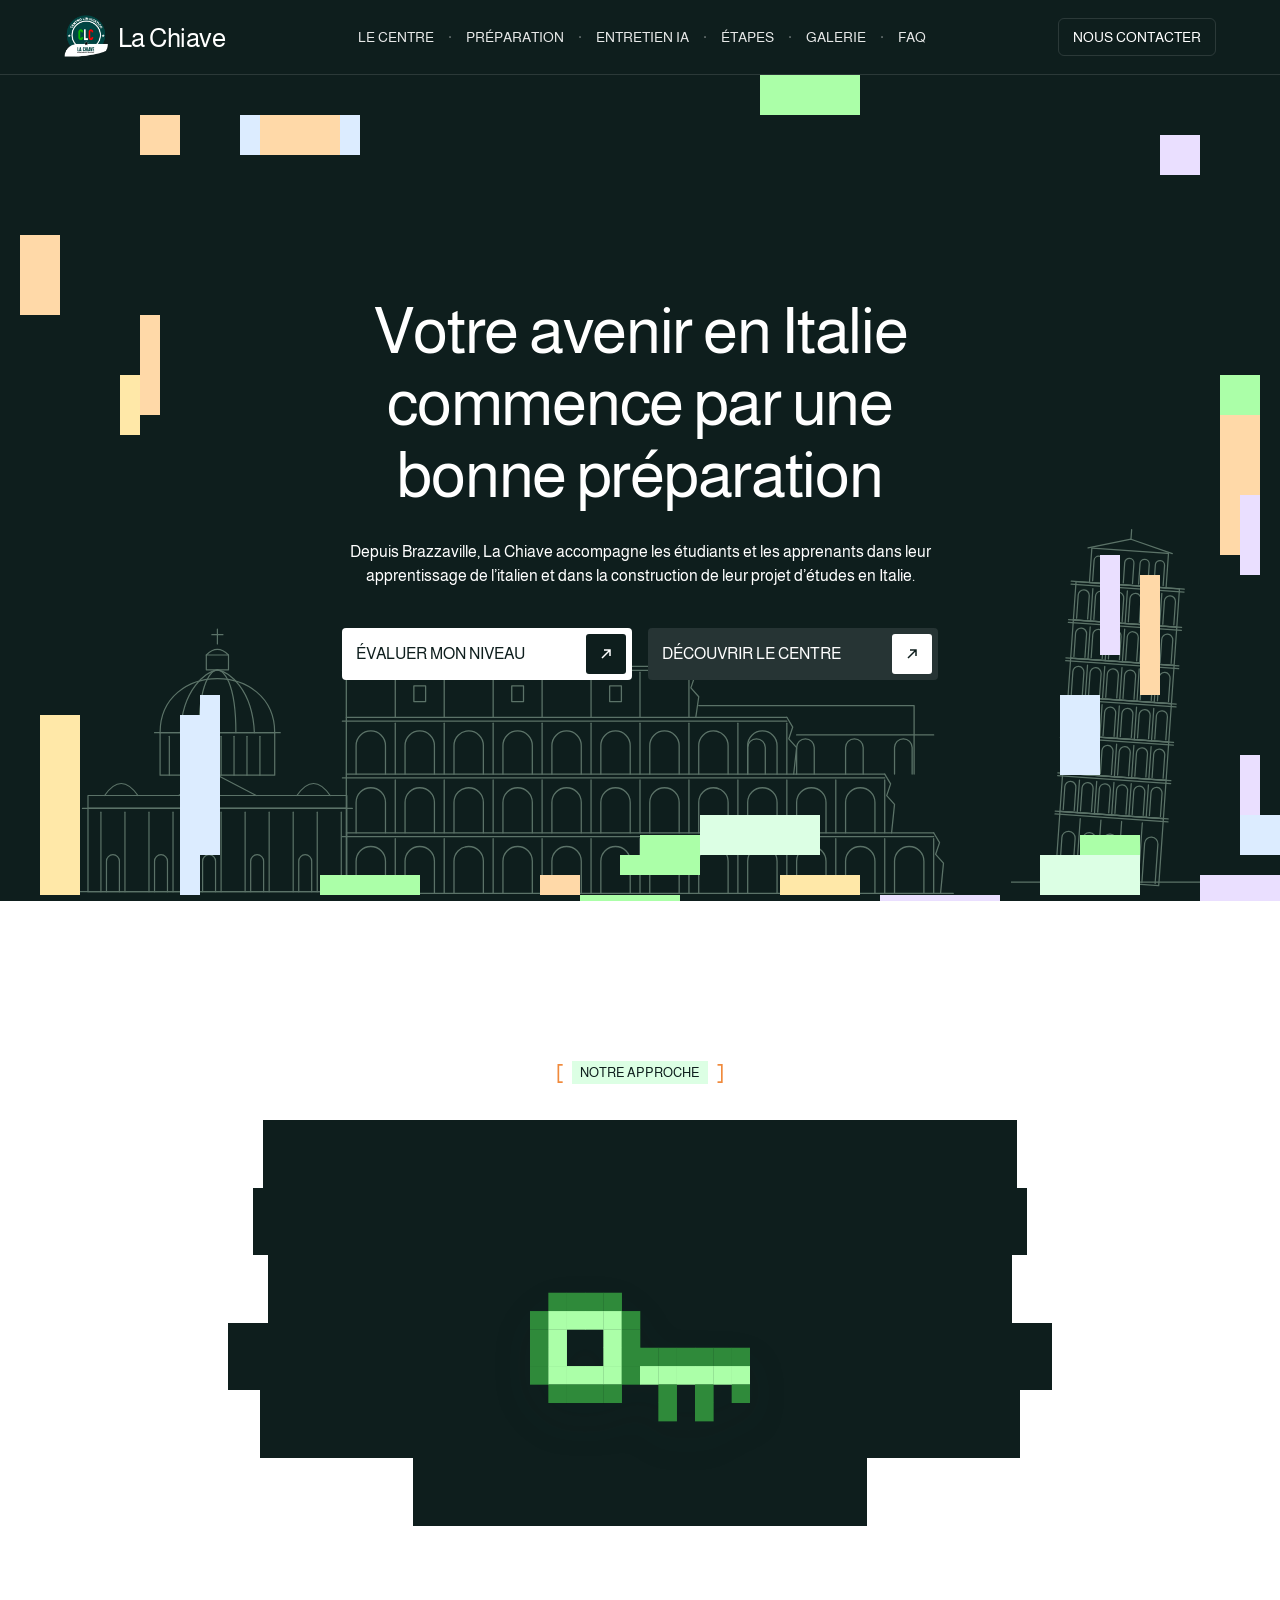
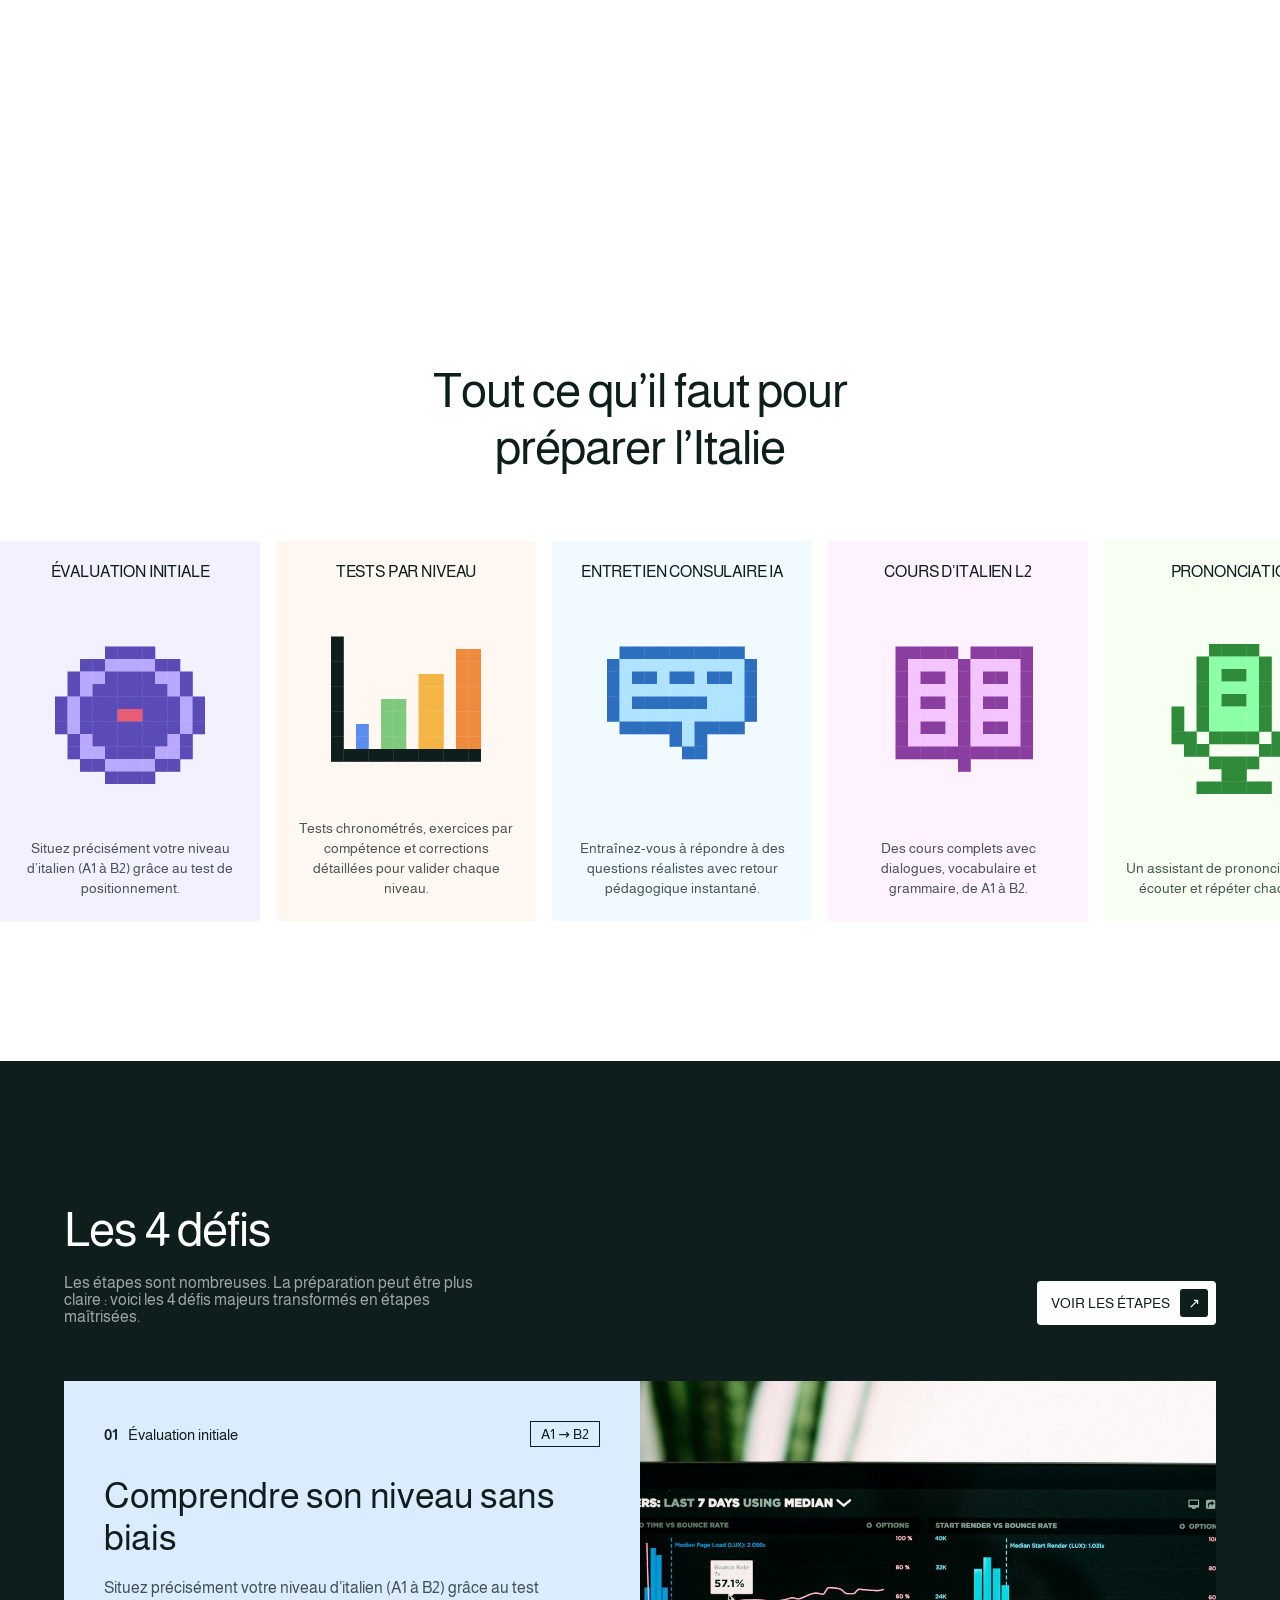
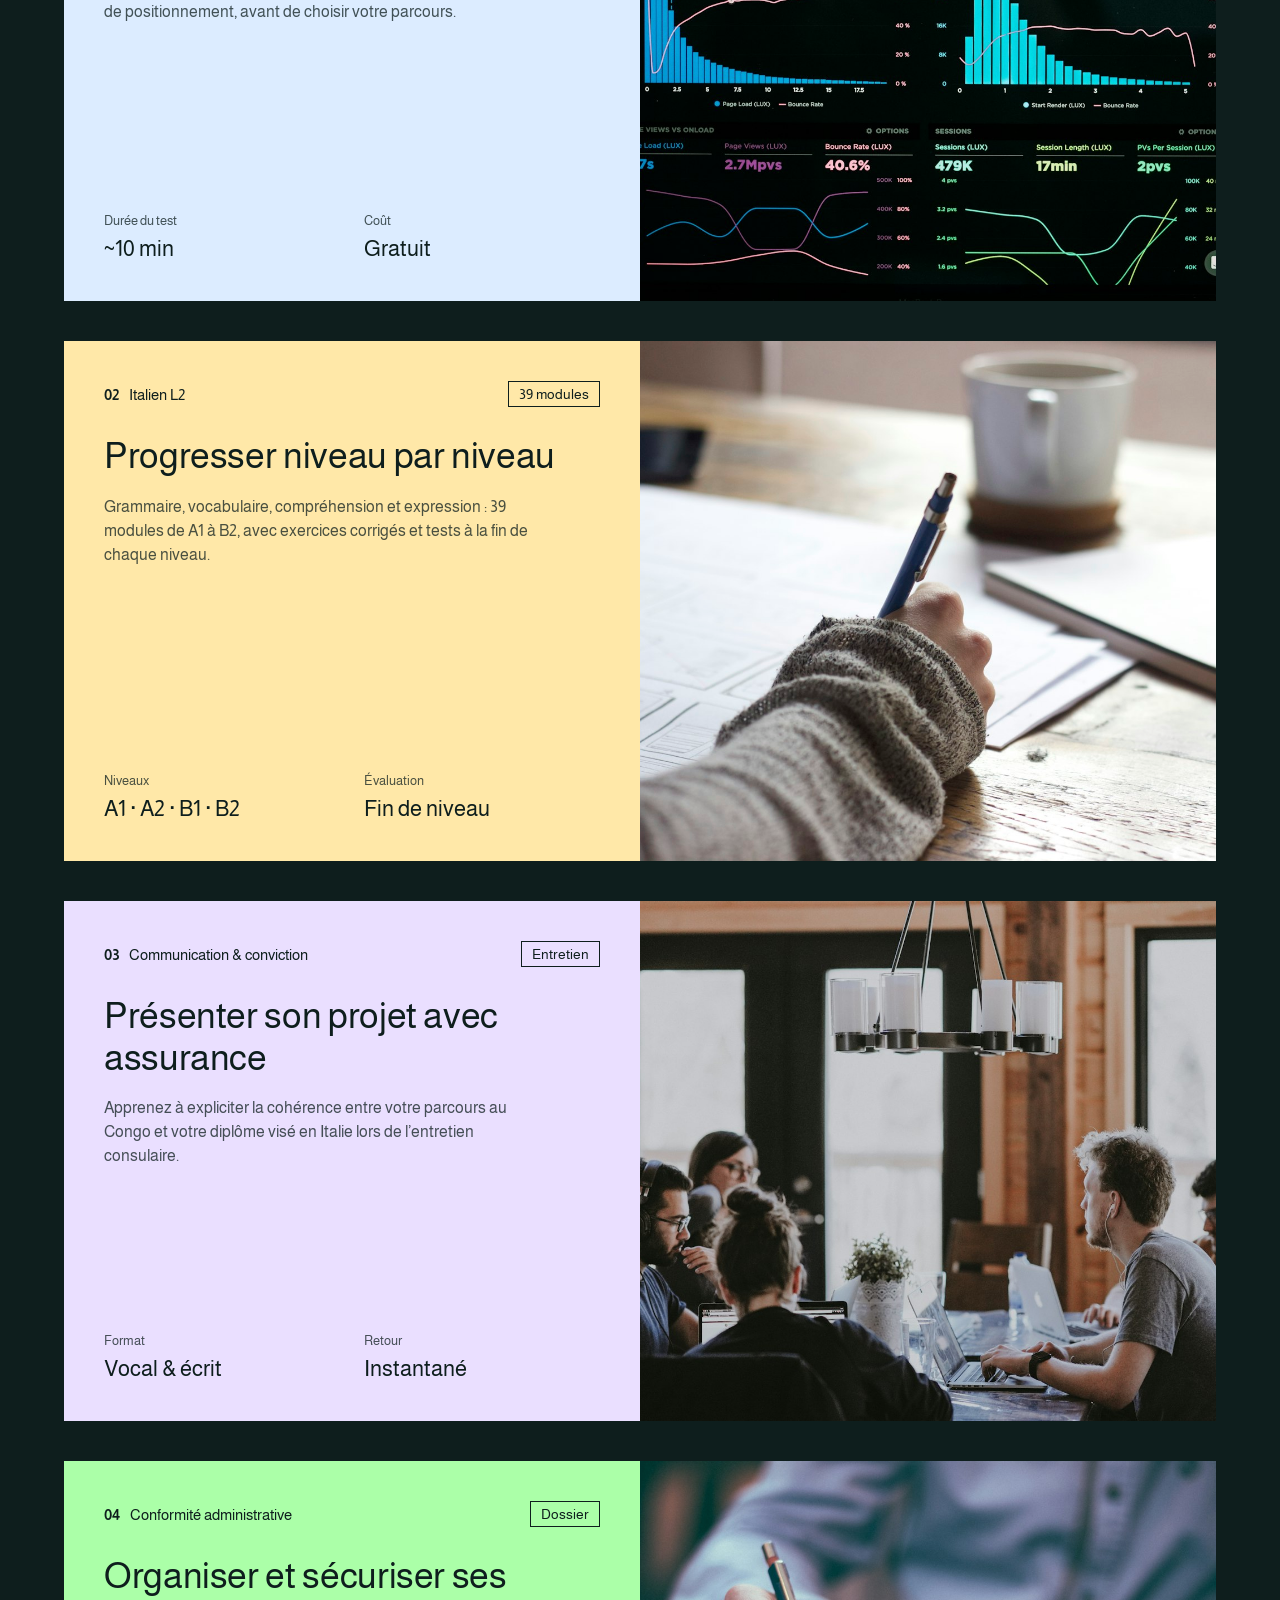
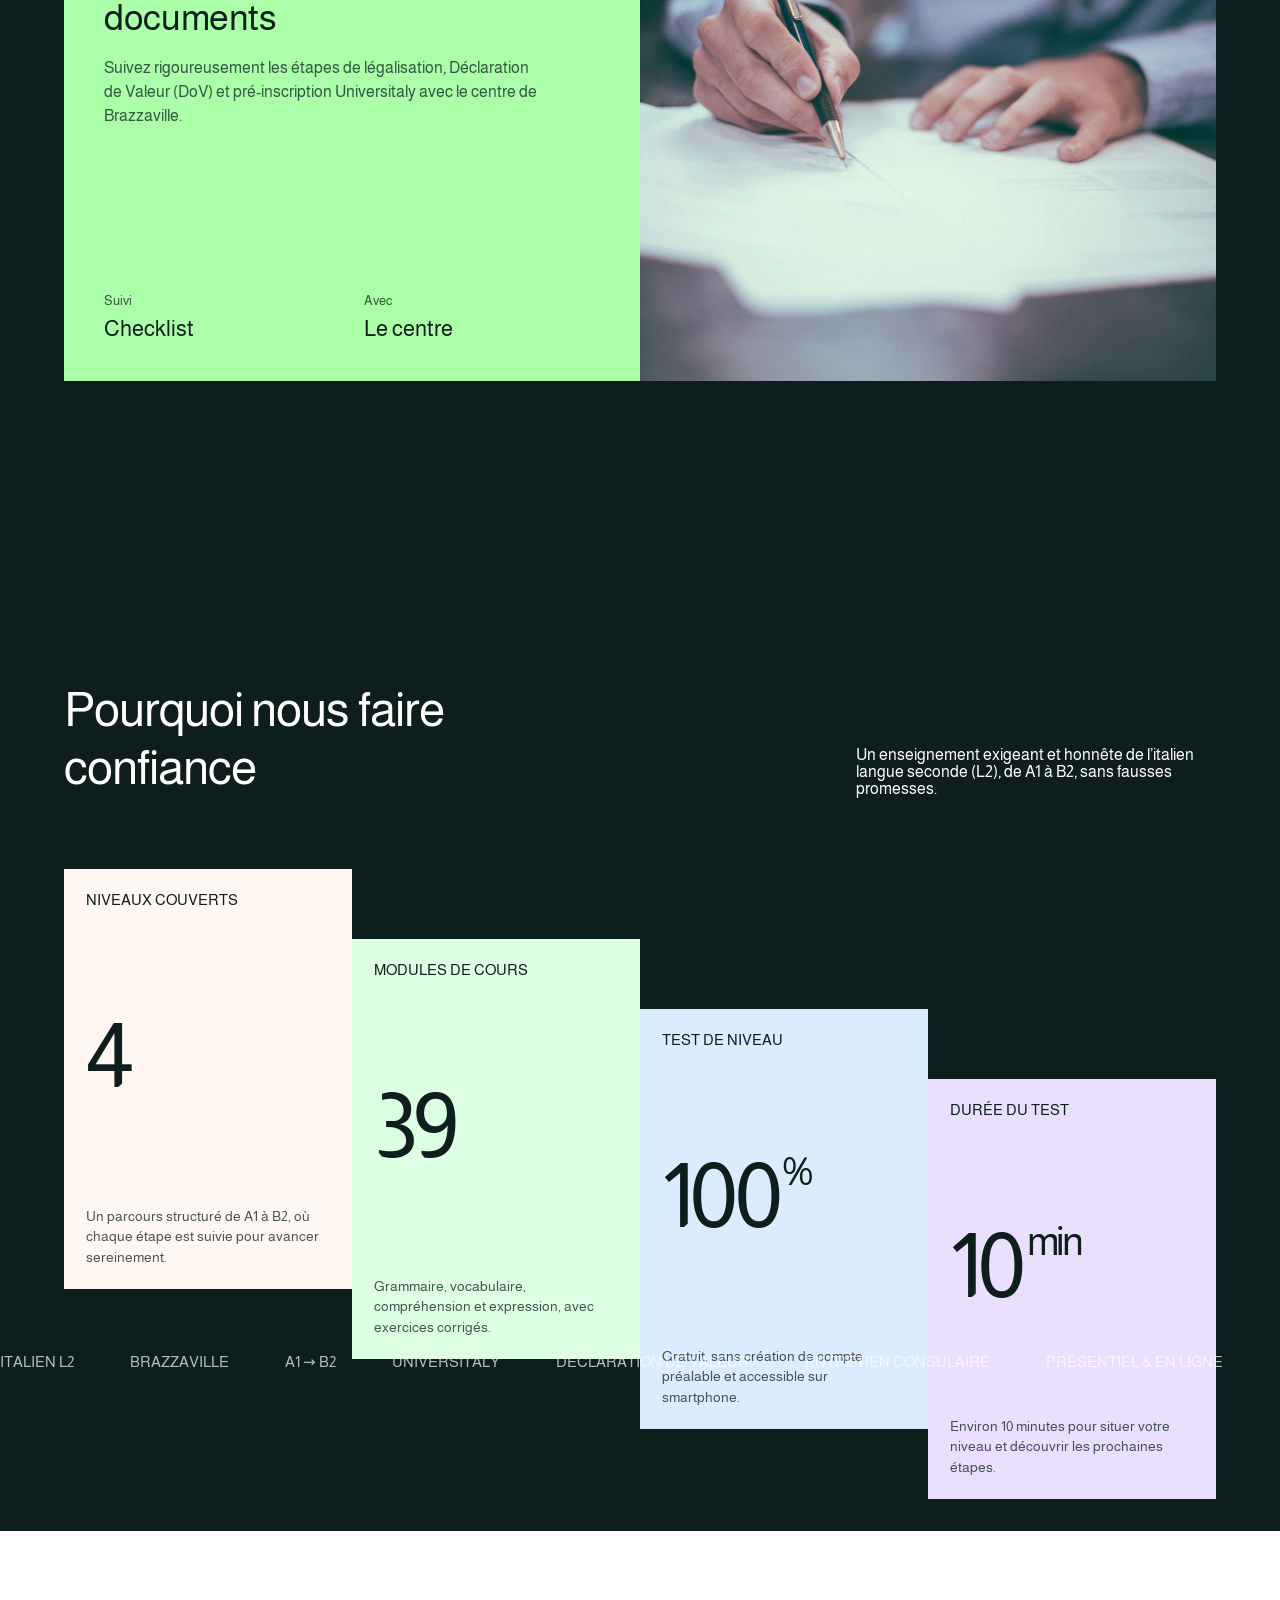
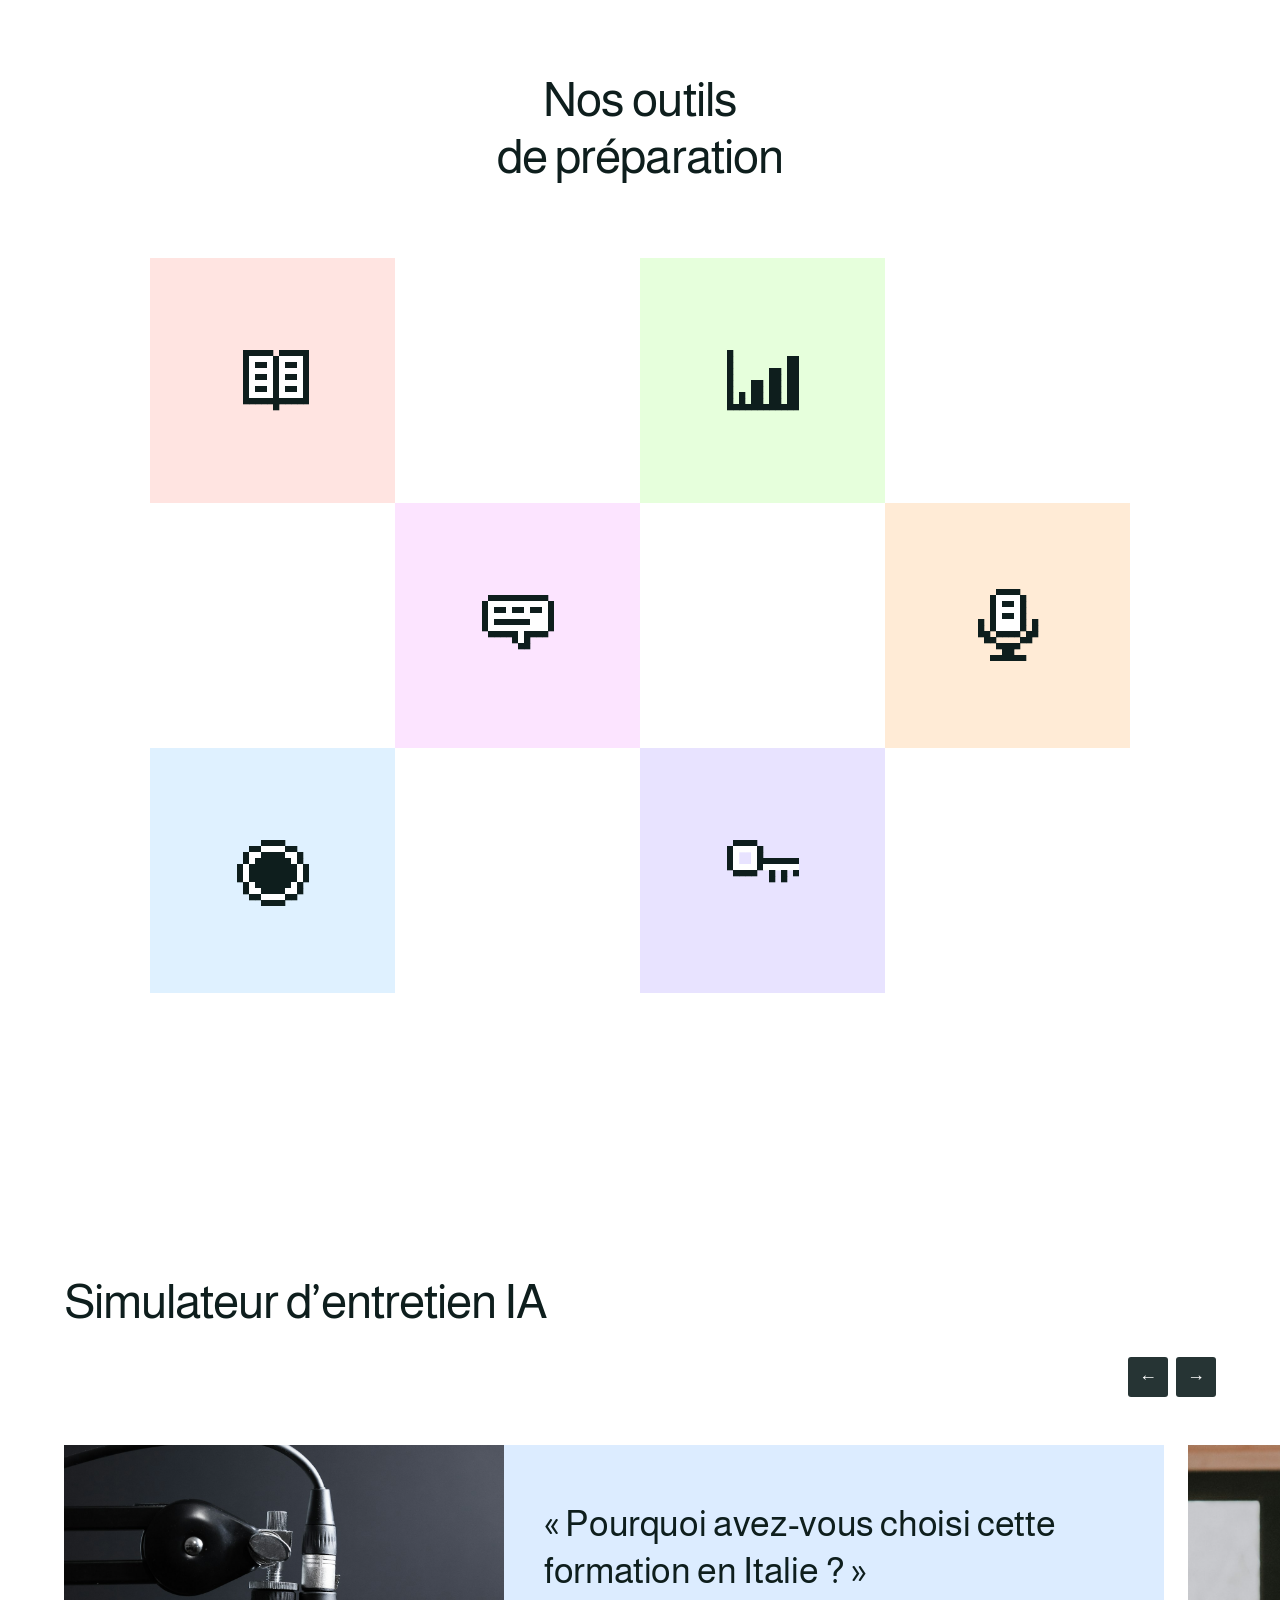
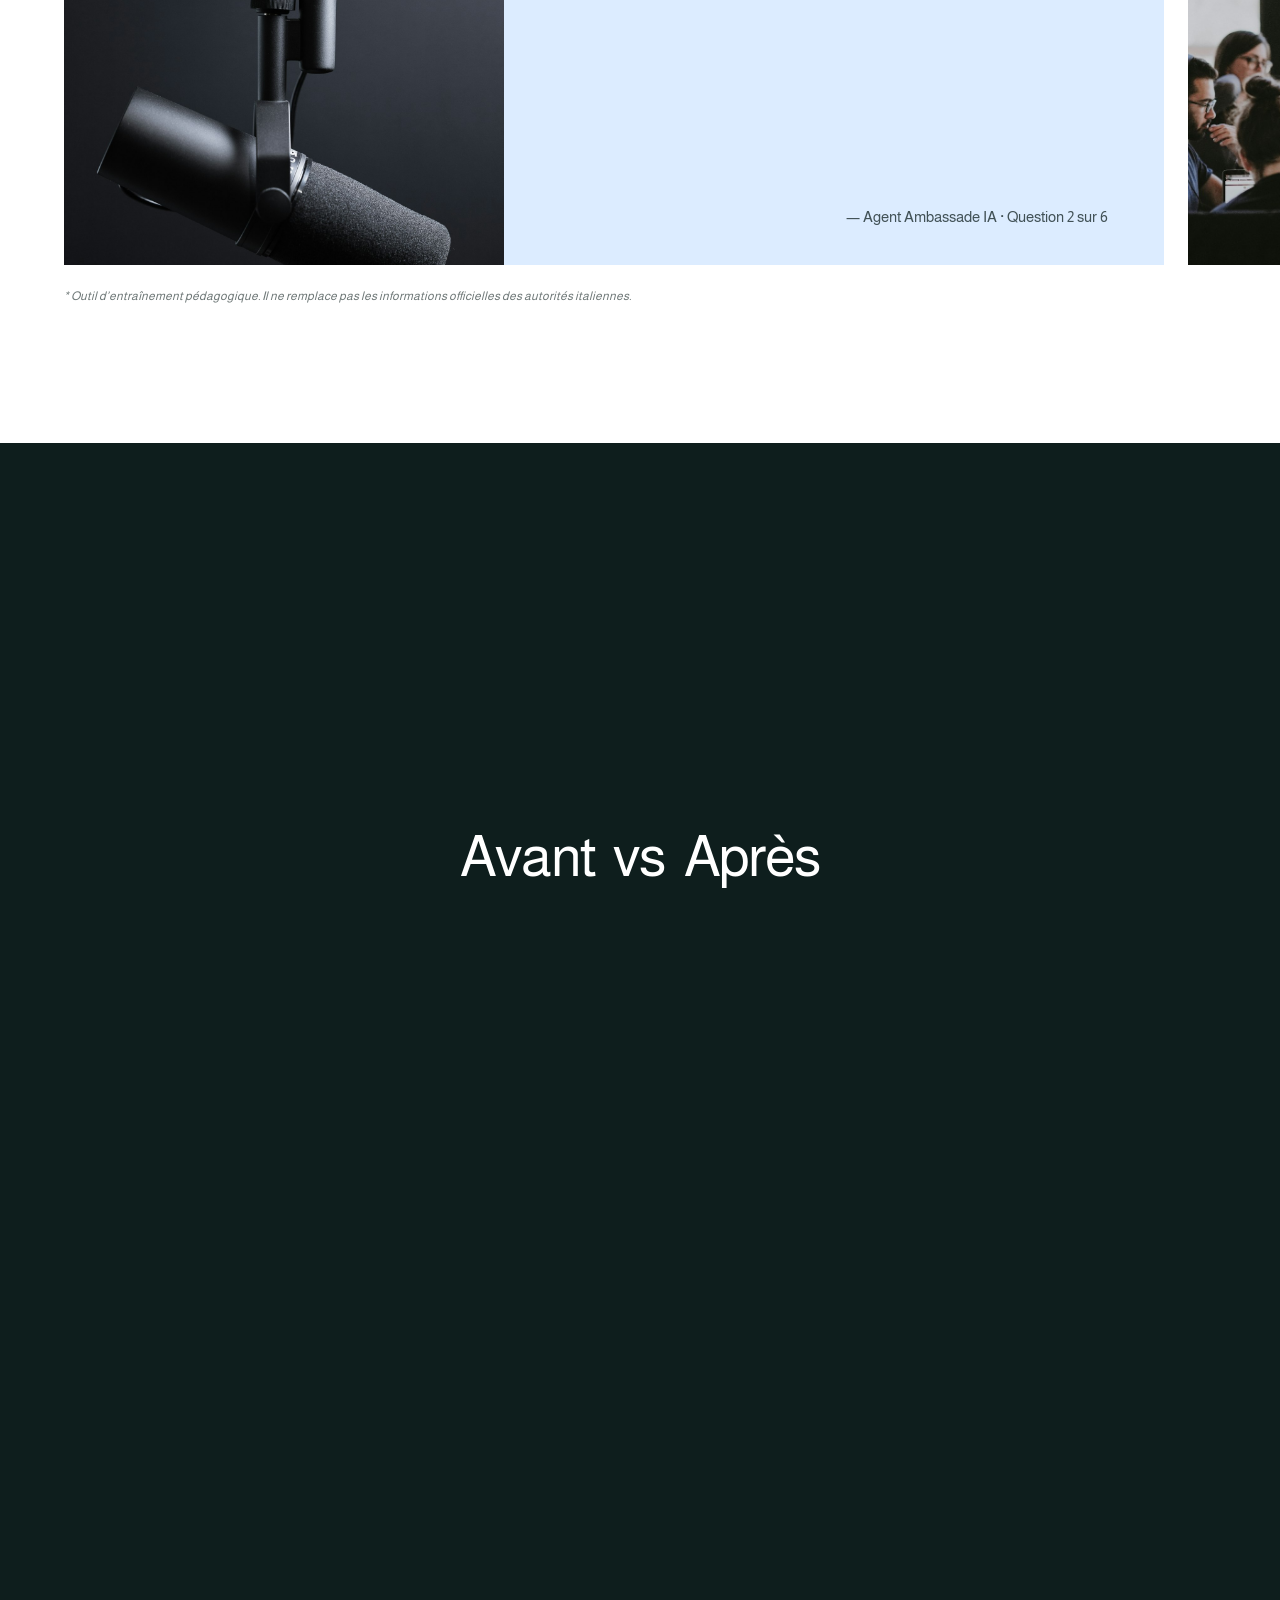
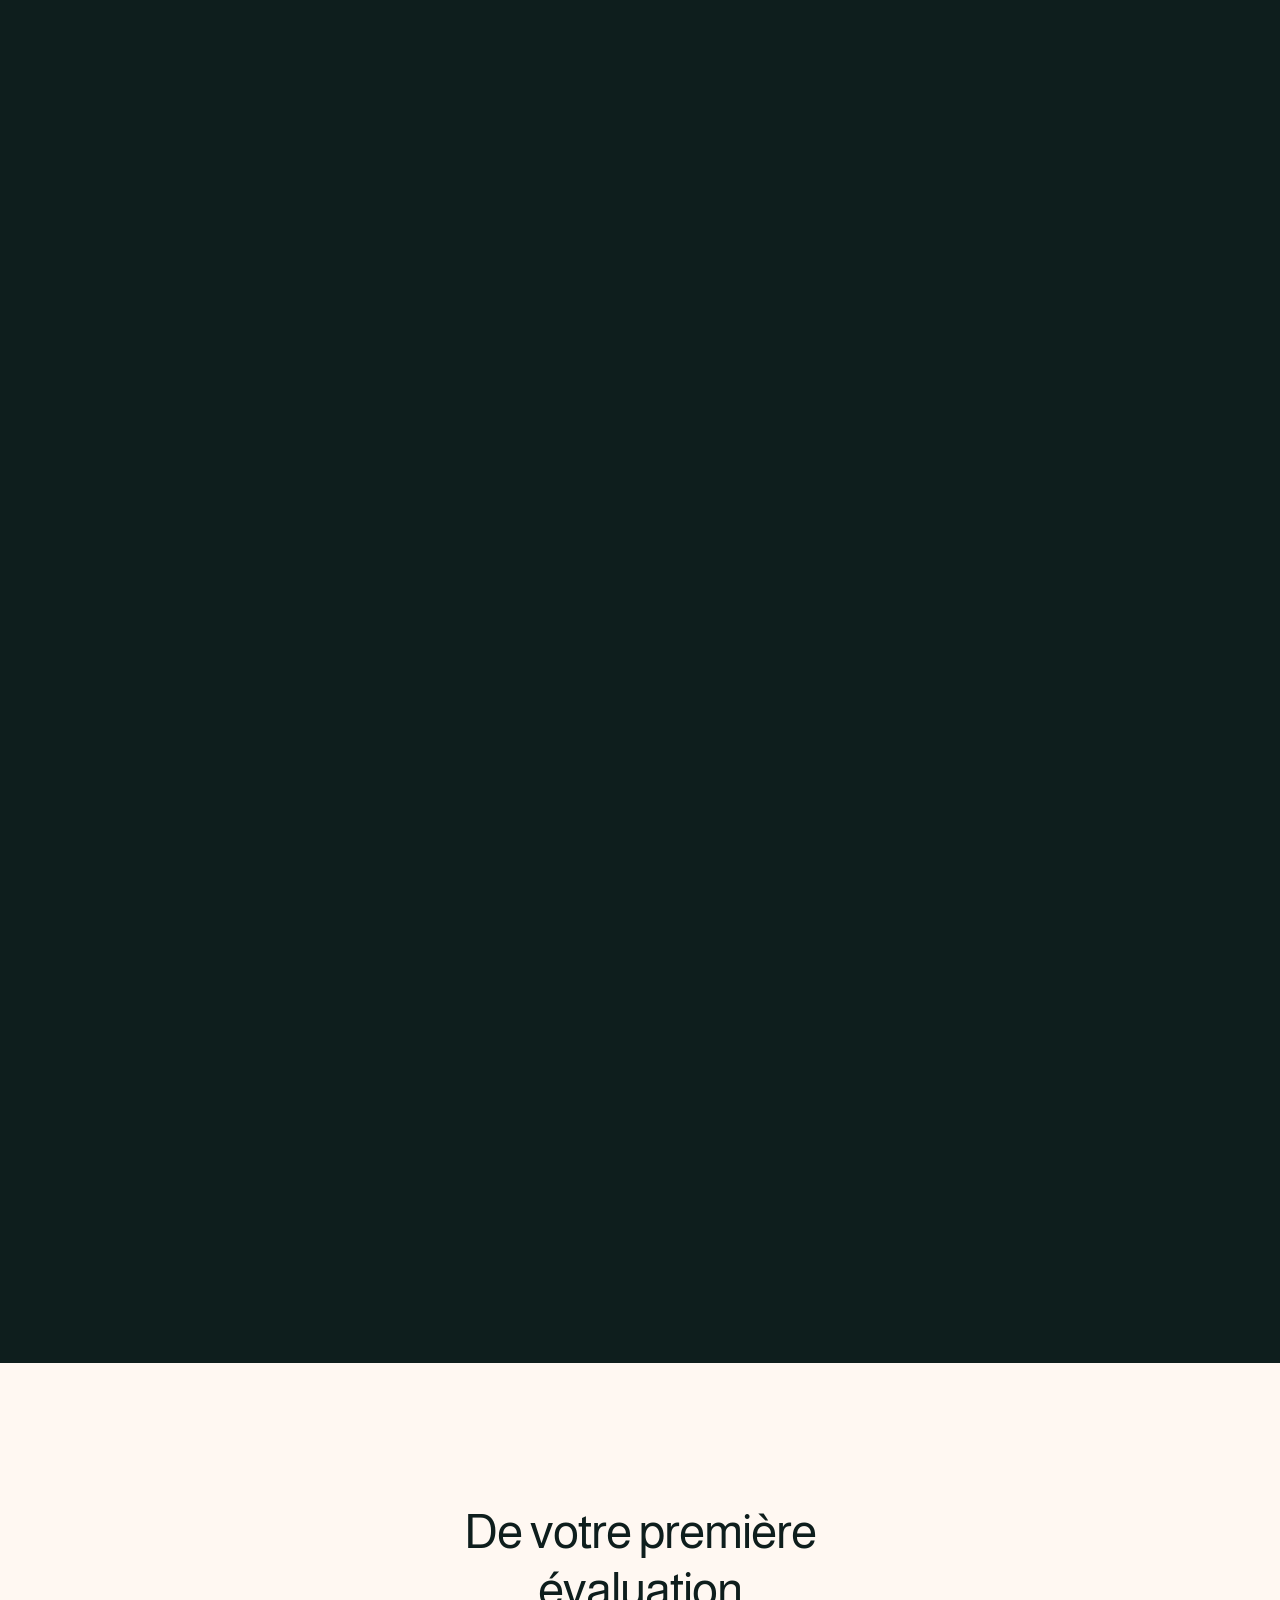
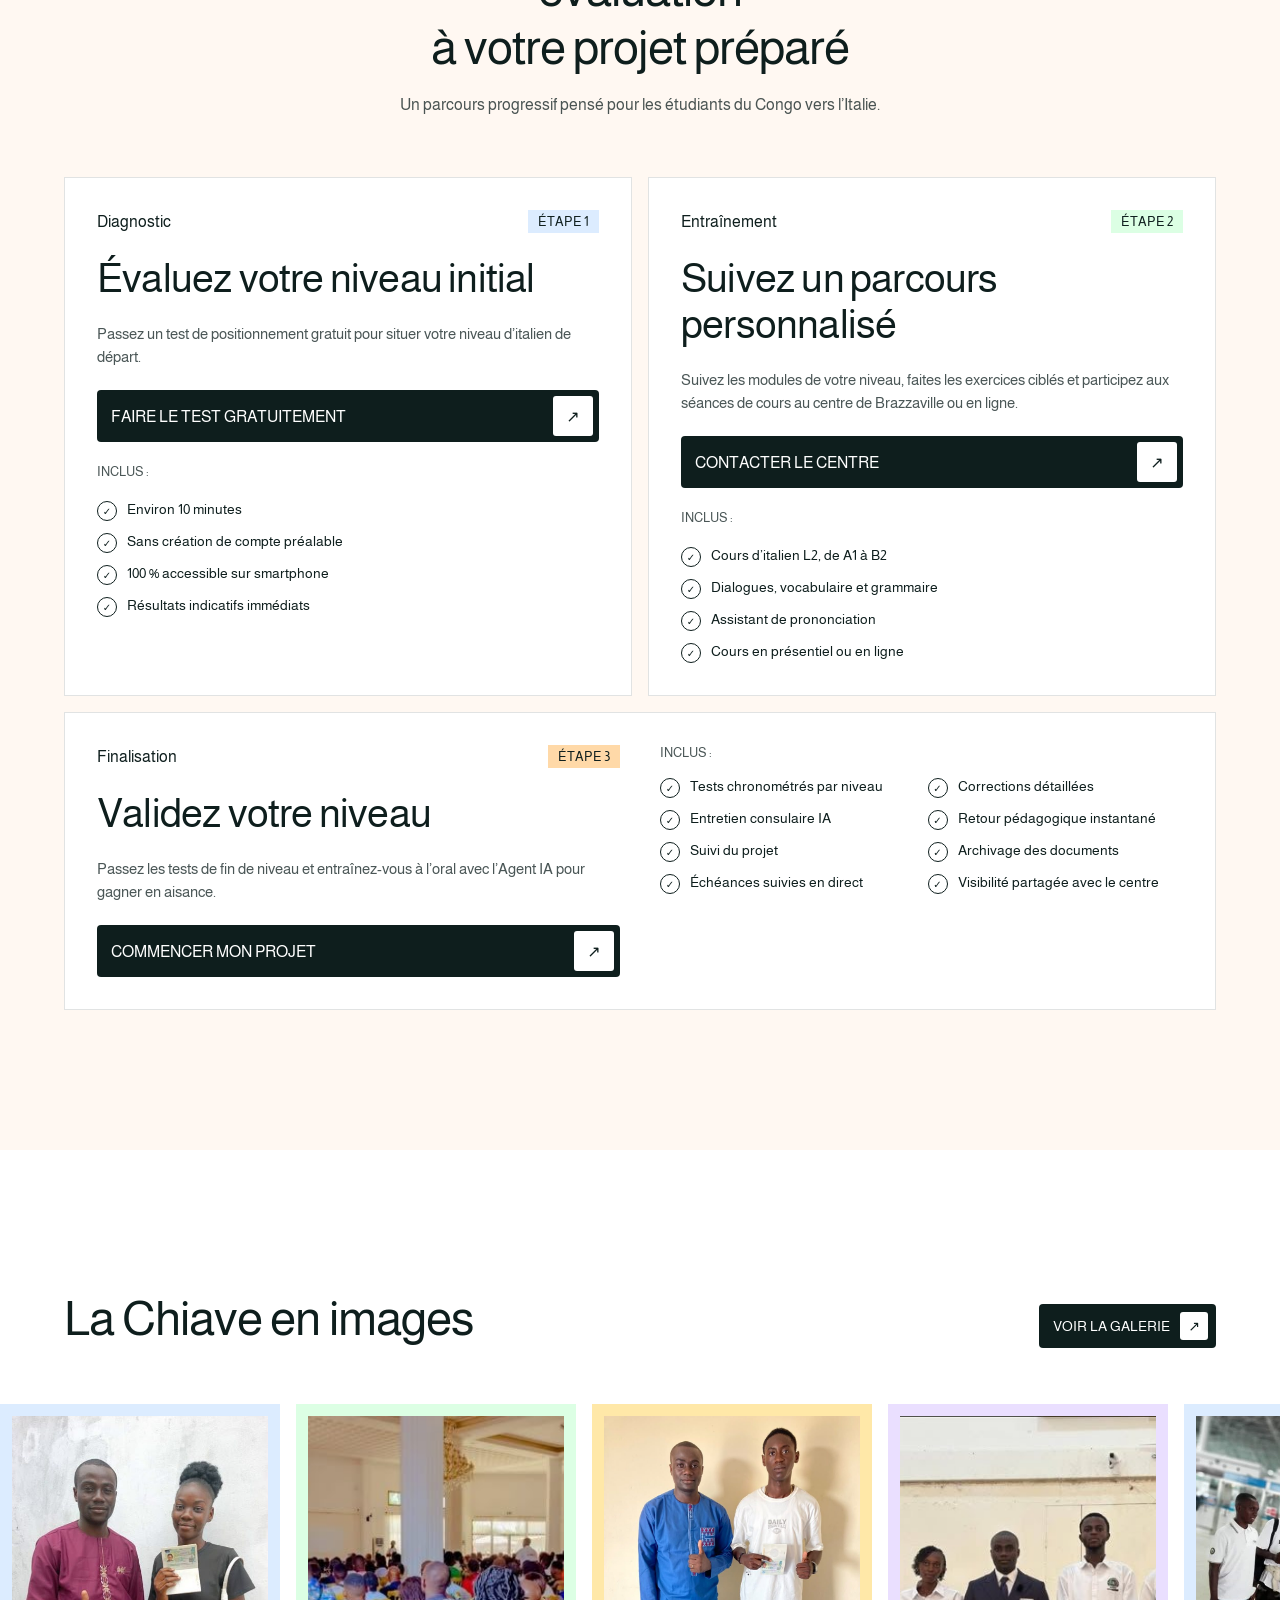
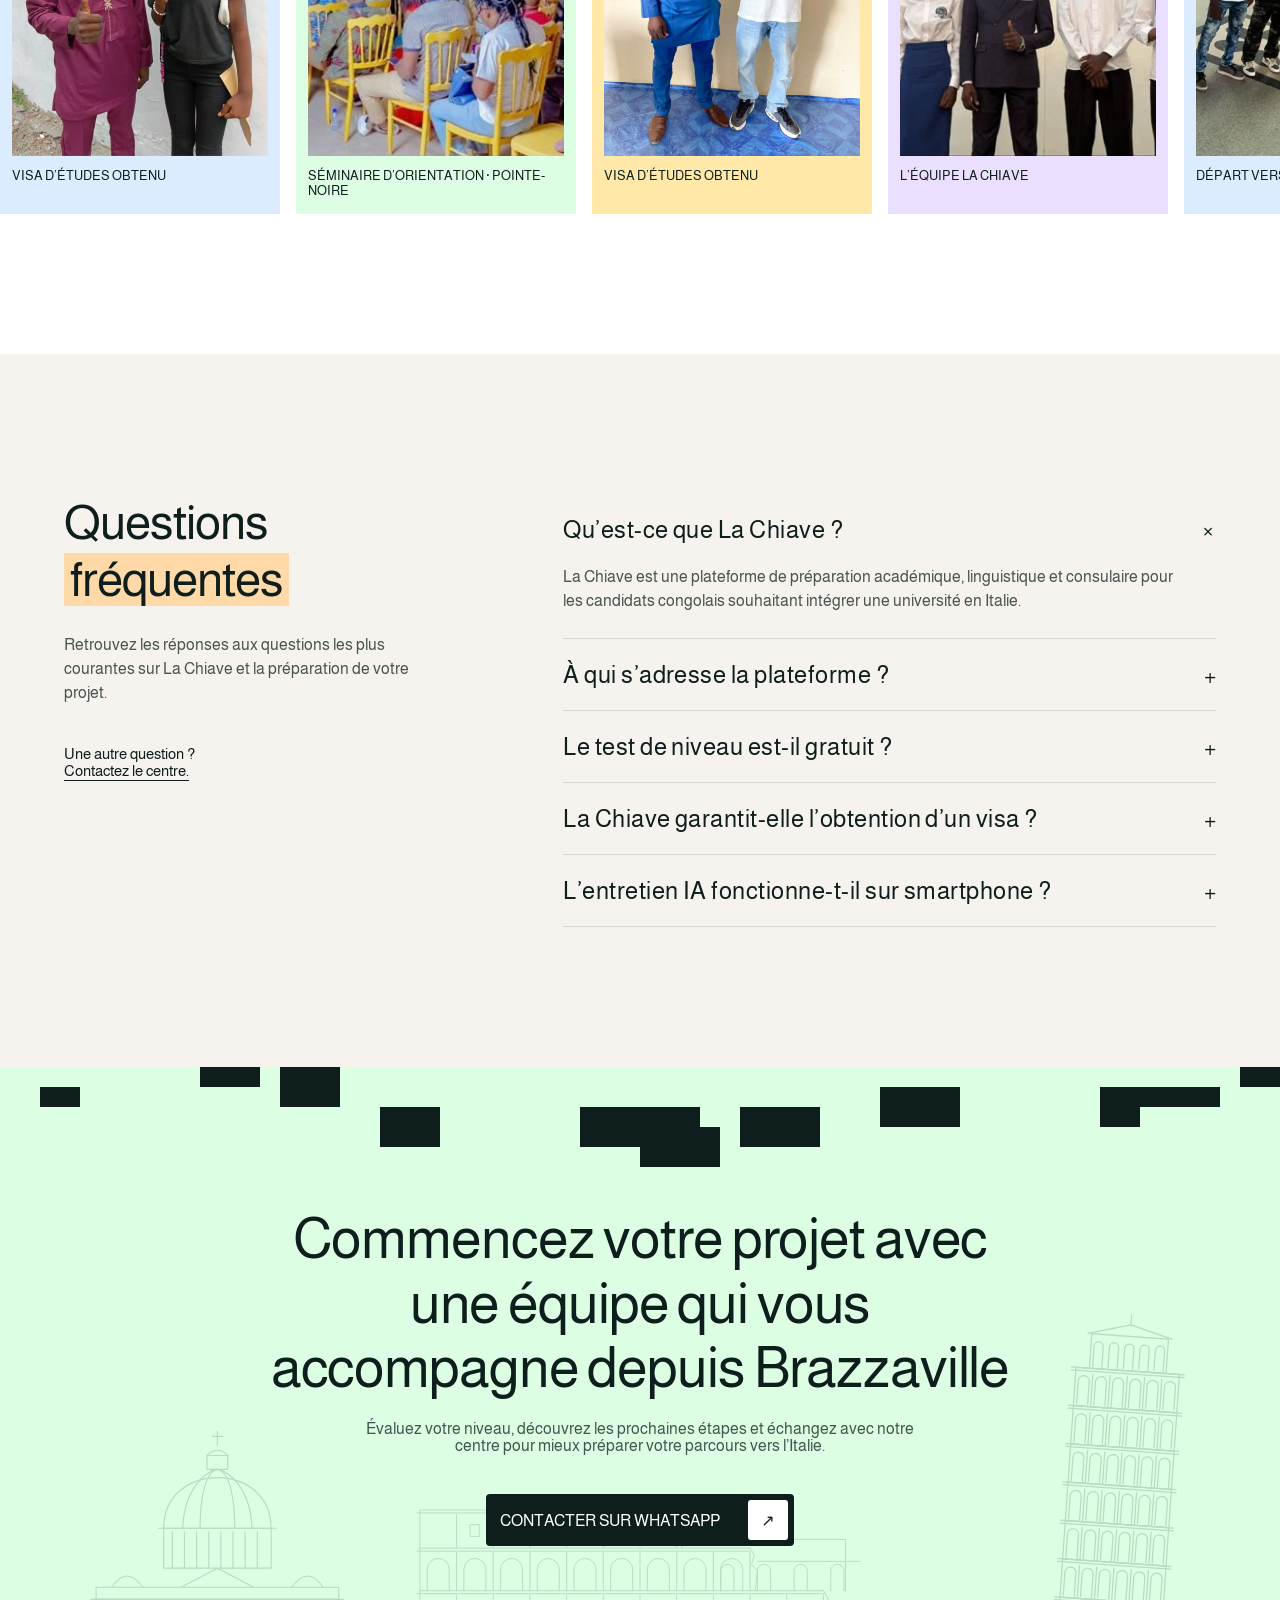
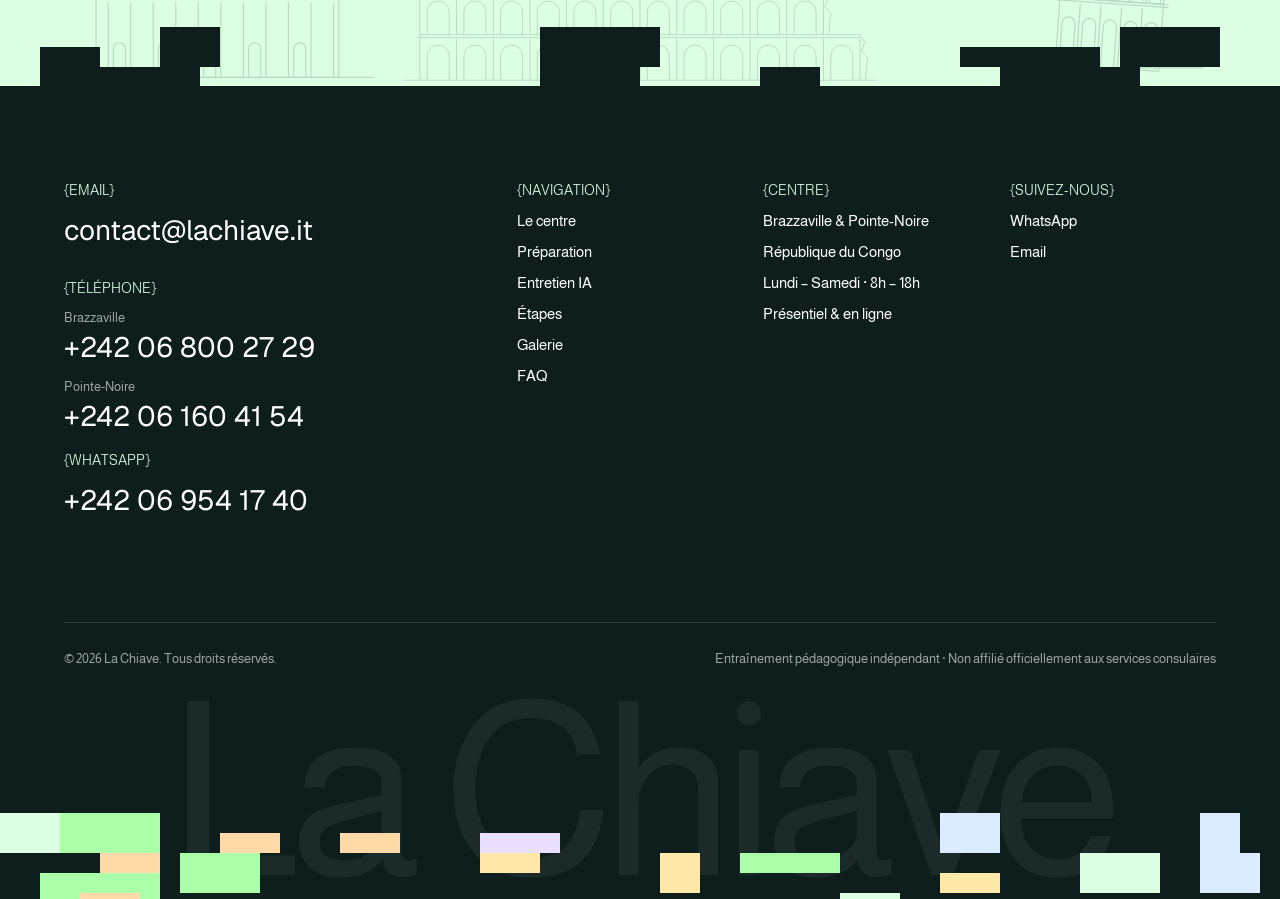
==== commit 3276cf71: "La Chiave : logo, galerie photos, monuments d'Italie et vrais contacts - Logo CLC (fond transparent)" ====
--- a/index.html
+++ b/index.html
@@ -8,309 +8,16 @@
 <link rel="preconnect" href="https://fonts.googleapis.com" />
 <link rel="preconnect" href="https://fonts.gstatic.com" crossorigin />
 <link href="https://fonts.googleapis.com/css2?family=Almarai:wght@300;400;700&family=Geist:wght@400;500&display=swap" rel="stylesheet" />
-<style>
-  :root {
-    --ink: #0E1E1D;
-    --ink-2: #1A2928;
-    --panel: #263434;
-    --white: #FFFFFF;
-    --mint: #DCFFE4;
-    --green: #ABFFA8;
-    --sky: #DCECFF;
-    --sand: #FFE8A8;
-    --lilac: #EADFFF;
-    --peach: #FFD9A8;
-    --rose: #FFF2F2;
-    --cream: #FFF8F2;
-    --line-dark: rgba(255,255,255,.12);
-    --line-light: rgba(14,30,29,.12);
-    --muted-dark: rgba(255,255,255,.6);
-    --muted-light: rgba(14,30,29,.75);
-    --max: 1200px;
-  }
-  * { box-sizing: border-box; margin: 0; padding: 0; }
-  html { scroll-behavior: smooth; }
-  body { font-family: Almarai, system-ui, sans-serif; background: var(--ink); color: var(--white); -webkit-font-smoothing: antialiased; overflow-x: hidden; }
-  a { color: inherit; text-decoration: none; }
-  img { display: block; max-width: 100%; }
-  .wrap { max-width: var(--max); margin: 0 auto; padding: 0 24px; }
-  .upper { text-transform: uppercase; }
-  .light { background: var(--white); color: var(--ink); }
-  .dark { background: var(--ink); color: var(--white); }
-  .cream { background: var(--cream); color: var(--ink); }
-  h1, h2, h3 { font-weight: 400; }
-  .h2 { font-size: clamp(34px, 4.4vw, 48px); line-height: 1.2; letter-spacing: -.02em; }
-  .lead { font-size: 16px; line-height: 1.5; }
-  section { position: relative; }
-
-  /* ---------- En-tête ---------- */
-  header { position: sticky; top: 0; z-index: 50; background: var(--ink); border-bottom: 1px solid var(--line-dark); }
-  .nav { display: flex; align-items: center; justify-content: space-between; height: 74px; }
-  .brand { display: flex; align-items: center; gap: 10px; font-size: 26px; letter-spacing: -.02em; }
-  /* Emplacement du logo : sera remplacé par l'image fournie. */
-  .logo-slot { width: 30px; height: 30px; border: 1px dashed rgba(255,255,255,.4); border-radius: 6px; display: grid; place-items: center; font-size: 9px; color: rgba(255,255,255,.5); }
-  .menu { display: flex; align-items: center; gap: 14px; font-size: 14px; }
-  .menu a { opacity: .9; transition: opacity .2s; }
-  .menu a:hover { opacity: 1; color: var(--mint); }
-  .menu .dot { opacity: .35; }
-  .btn-outline { border: 1px solid var(--line-dark); border-radius: 6px; padding: 10px 14px; font-size: 14px; text-transform: uppercase; transition: background .2s, color .2s; }
-  .btn-outline:hover { background: var(--white); color: var(--ink); }
-  .burger { display: none; width: 36px; height: 36px; border: 1px solid var(--line-dark); border-radius: 6px; background: none; color: #fff; cursor: pointer; }
-  .burger span { display: block; width: 16px; height: 2px; background: currentColor; margin: 4px auto; border-radius: 2px; }
-  .mobile-menu { display: none; border-top: 1px solid var(--line-dark); padding: 16px 24px 24px; }
-  .mobile-menu a { display: block; padding: 12px 0; text-transform: uppercase; font-size: 14px; border-bottom: 1px solid var(--line-dark); }
-  .mobile-menu.open { display: block; }
-
-  /* ---------- Hero ---------- */
-  .hero { min-height: calc(100vh - 74px); display: grid; place-items: center; overflow: hidden; padding: 140px 0; }
-  .pixels { position: absolute; inset: 0; pointer-events: none; }
-  .pixels i { position: absolute; display: block; transition: top .9s cubic-bezier(.7,0,.2,1), height .9s cubic-bezier(.7,0,.2,1); }
-  .hero-inner { position: relative; text-align: center; max-width: 780px; padding: 0 24px; }
-  .hero h1 { font-size: clamp(38px, 5.6vw, 64px); line-height: 1.12; letter-spacing: -.02em; }
-  .hero p { margin: 28px auto 40px; max-width: 600px; }
-  .cta-row { display: flex; gap: 16px; justify-content: center; flex-wrap: wrap; }
-  .btn { display: inline-flex; align-items: center; justify-content: space-between; gap: 28px; padding: 6px 6px 6px 14px; border-radius: 4px; font-size: 16px; text-transform: uppercase; transition: transform .2s; min-width: 290px; }
-  .btn:hover { transform: translateY(-2px); }
-  .btn .arr { width: 40px; height: 40px; border-radius: 3px; display: grid; place-items: center; transition: transform .3s; }
-  .btn:hover .arr svg { transform: rotate(45deg); }
-  .btn .arr svg { transition: transform .3s; }
-  .btn-white { background: var(--white); color: var(--ink); }
-  .btn-white .arr { background: var(--ink); color: var(--white); }
-  .btn-panel { background: var(--panel); color: var(--white); }
-  .btn-panel .arr { background: var(--white); color: var(--ink); }
-  .btn-ink { background: var(--ink); color: var(--white); }
-  .btn-ink .arr { background: var(--white); color: var(--ink); }
-
-  /* ---------- Approche (texte surligné) ---------- */
-  .approach { padding: 160px 0 120px; text-align: center; }
-  .badge { display: inline-flex; align-items: center; gap: 8px; font-size: 13px; margin-bottom: 36px; }
-  .badge .br { color: #F08A3C; font-size: 22px; line-height: 1; }
-  .badge .tx { background: var(--mint); padding: 4px 8px; }
-  .reveal-text { font-size: clamp(30px, 4.4vw, 52px); line-height: 1.3; letter-spacing: -.02em; max-width: 1000px; margin: 0 auto; }
-  .reveal-text .w { position: relative; display: inline-block; }
-  .reveal-text .w::after { content: ""; position: absolute; inset: 4% -2px; background: var(--mint); transform-origin: right; transition: transform .55s cubic-bezier(.6,0,.2,1); transition-delay: var(--d, 0s); }
-  .reveal-text.on .w::after { transform: scaleX(0); }
-
-  /* ---------- Cartes préparation (défilement) ---------- */
-  .services { padding: 40px 0 140px; overflow: hidden; }
-  .services .h2 { text-align: center; margin-bottom: 64px; }
-  .track { display: flex; gap: 16px; width: max-content; animation: slide 60s linear infinite; }
-  .track:hover { animation-play-state: paused; }
-  @keyframes slide { to { transform: translateX(-50%); } }
-  .svc { width: 260px; min-height: 380px; padding: 22px 20px; display: flex; flex-direction: column; align-items: center; justify-content: space-between; text-align: center; color: var(--ink); }
-  .svc h3 { font-size: 16px; text-transform: uppercase; letter-spacing: -.01em; }
-  .svc p { font-size: 14px; line-height: 1.45; color: var(--muted-light); }
-  .pix { image-rendering: pixelated; }
-
-  /* ---------- Défis (cartes « études de cas ») ---------- */
-  .works { padding: 140px 0; }
-  .works-head { display: flex; justify-content: space-between; align-items: flex-end; gap: 24px; margin-bottom: 56px; flex-wrap: wrap; }
-  .works-head p { max-width: 420px; color: var(--muted-dark); margin-top: 16px; }
-  .btn-mini { display: inline-flex; align-items: center; gap: 10px; background: var(--white); color: var(--ink); padding: 8px 8px 8px 14px; font-size: 14px; text-transform: uppercase; border-radius: 4px; }
-  .btn-mini .arr { background: var(--ink); color: #fff; width: 28px; height: 28px; display: grid; place-items: center; border-radius: 3px; }
-  .case { position: sticky; top: 110px; display: grid; grid-template-columns: 1fr 1fr; min-height: 520px; margin-bottom: 40px; overflow: hidden; color: var(--ink); }
-  .case-l { padding: 40px; display: flex; flex-direction: column; justify-content: space-between; gap: 32px; }
-  .case-top { display: flex; justify-content: space-between; align-items: center; }
-  .case-tag { font-size: 15px; display: flex; align-items: center; gap: 10px; }
-  .case-tag b { font-weight: 700; }
-  .case-year { border: 1px solid var(--ink); padding: 4px 10px; font-size: 14px; }
-  .case h3 { font-size: clamp(26px, 3vw, 36px); line-height: 1.15; letter-spacing: -.01em; margin-bottom: 18px; }
-  .case p { color: var(--muted-light); line-height: 1.5; max-width: 440px; }
-  .case-stats { display: grid; grid-template-columns: 1fr 1fr; gap: 28px 24px; }
-  .case-stats small { display: block; font-size: 13px; color: var(--muted-light); margin-bottom: 8px; }
-  .case-stats span { font-size: 22px; }
-  .case-r { position: relative; }
-  .case-r img { position: absolute; inset: 0; width: 100%; height: 100%; object-fit: cover; }
-
-  /* ---------- Chiffres ---------- */
-  .stats { padding: 120px 0 160px; }
-  .stats-head { display: grid; grid-template-columns: 1fr 1fr; gap: 24px; align-items: end; margin-bottom: 72px; }
-  .stats-head p { color: var(--muted-dark); max-width: 360px; justify-self: end; }
-  .stats-head p, .testi-head p { color: inherit; opacity: .7; }
-  .stat-row { display: grid; grid-template-columns: repeat(4, 1fr); gap: 0; align-items: start; }
-  .stat { padding: 22px; color: var(--ink); display: flex; flex-direction: column; justify-content: space-between; min-height: 420px; will-change: transform; }
-  .stat small { font-size: 15px; text-transform: uppercase; }
-  .stat .num { font-size: clamp(56px, 7vw, 96px); letter-spacing: -.04em; line-height: 1; margin: 20px 0; }
-  .stat .num sup { font-size: .45em; vertical-align: top; margin-left: 4px; }
-  .stat p { font-size: 14px; line-height: 1.45; color: var(--muted-light); }
-
-  /* ---------- Outils (damier) ---------- */
-  .tools { padding: 140px 0; }
-  .tools .h2 { text-align: center; margin-bottom: 72px; }
-  .grid4 { display: grid; grid-template-columns: repeat(4, 1fr); max-width: 980px; margin: 0 auto; }
-  .tile { aspect-ratio: 1; display: grid; place-items: center; position: relative; overflow: hidden; }
-  .tile .lbl { position: absolute; bottom: 14px; left: 0; right: 0; text-align: center; font-size: 13px; text-transform: uppercase; color: var(--ink); opacity: 0; transform: translateY(8px); transition: .3s; }
-  .tile:hover .lbl { opacity: 1; transform: none; }
-  .tile svg { transition: transform .3s; }
-  .tile:hover svg { transform: scale(1.08); }
-
-  /* ---------- Simulateur IA (carrousel façon témoignages) ---------- */
-  .testi { padding: 140px 0; overflow: hidden; }
-  .testi-head { display: flex; justify-content: space-between; align-items: flex-end; gap: 24px; margin-bottom: 48px; flex-wrap: wrap; }
-  .testi-head p { max-width: 460px; color: var(--muted-dark); margin-top: 16px; }
-  .arrows { display: flex; gap: 8px; }
-  .arrows button { width: 40px; height: 40px; border: none; background: var(--panel); color: #fff; cursor: pointer; border-radius: 3px; font-size: 18px; transition: background .2s; }
-  .arrows button:hover { background: #3a4a4a; }
-  .slides { display: flex; gap: 24px; transition: transform .6s cubic-bezier(.6,0,.2,1); }
-  .slide { flex: 0 0 min(100%, 1100px); display: grid; grid-template-columns: 2fr 3fr; min-height: 420px; color: var(--ink); position: relative; overflow: hidden; }
-  .slide .ph { position: relative; }
-  .slide .ph img { position: absolute; inset: 0; width: 100%; height: 100%; object-fit: cover; }
-  .slide .q { padding: 56px 56px 40px 40px; display: flex; flex-direction: column; justify-content: space-between; gap: 32px; }
-  .slide blockquote { font-size: clamp(24px, 2.8vw, 36px); line-height: 1.3; letter-spacing: -.01em; }
-  .slide cite { font-style: normal; font-size: 15px; text-align: right; color: var(--muted-light); }
-  .slide .corner { position: absolute; width: 90px; height: 70px; opacity: .7; }
-  .note { font-size: 12px; font-style: italic; opacity: .6; margin-top: 24px; }
-
-  /* ---------- Avant / Après ---------- */
-  .ba-title { min-height: 70vh; display: grid; place-items: center; text-align: center; }
-  .ba-title h2 { font-size: clamp(40px, 6vw, 72px); letter-spacing: -.03em; }
-  .ba { padding: 0 0 160px; }
-  .ba-grid { display: grid; grid-template-columns: 1fr 1fr; gap: 0; max-width: 1000px; margin: 0 auto; }
-  .ba-col { padding: 40px; }
-  .ba-col.before { background: var(--ink-2); border: 1px solid var(--line-dark); }
-  .ba-col.after { background: var(--mint); color: var(--ink); }
-  .ba-col h3 { font-size: 24px; letter-spacing: .02em; margin-bottom: 10px; }
-  .ba-col > p { font-size: 14px; line-height: 1.5; opacity: .75; margin-bottom: 32px; }
-  .ba-item { display: flex; gap: 14px; padding: 18px 0; border-top: 1px solid currentColor; border-color: rgba(127,127,127,.25); }
-  .ba-item .ic { flex: 0 0 26px; height: 26px; border-radius: 50%; display: grid; place-items: center; font-size: 13px; }
-  .before .ic { background: rgba(255,255,255,.1); }
-  .after .ic { background: var(--ink); color: var(--mint); }
-  .ba-item h4 { font-weight: 400; font-size: 17px; margin-bottom: 6px; }
-  .ba-item p { font-size: 14px; line-height: 1.45; opacity: .7; }
-
-  /* ---------- Feuille de route (façon tarifs) ---------- */
-  .plans { padding: 140px 0; }
-  .plans-head { text-align: center; max-width: 640px; margin: 0 auto 64px; }
-  .plans-head p { color: var(--muted-light); margin-top: 20px; }
-  .plan-grid { display: grid; grid-template-columns: 1fr 1fr; gap: 16px; }
-  .plan { background: var(--white); border: 1px solid var(--line-light); padding: 32px; display: flex; flex-direction: column; gap: 22px; }
-  .plan.wide { grid-column: 1 / -1; display: grid; grid-template-columns: 1fr 1fr; gap: 40px; }
-  .plan-top { display: flex; justify-content: space-between; align-items: center; }
-  .plan-top span:first-child { font-size: 16px; }
-  .plan-step { font-size: 13px; padding: 4px 10px; text-transform: uppercase; }
-  .plan .big { font-size: clamp(30px, 3.2vw, 40px); letter-spacing: -.02em; line-height: 1.15; }
-  .plan p { color: var(--muted-light); font-size: 15px; line-height: 1.5; }
-  .plan .btn { min-width: 0; width: 100%; }
-  .plan ul { list-style: none; display: grid; gap: 12px; font-size: 14px; }
-  .plan ul.cols { grid-template-columns: 1fr 1fr; }
-  .plan li { display: flex; gap: 10px; align-items: flex-start; }
-  .plan li::before { content: "✓"; flex: 0 0 18px; height: 18px; border: 1px solid var(--ink); border-radius: 50%; font-size: 10px; display: grid; place-items: center; }
-  .plan .inc { font-size: 13px; text-transform: uppercase; color: var(--muted-light); }
-
-  /* ---------- FAQ ---------- */
-  .faq { padding: 140px 0; }
-  .faq-grid { display: grid; grid-template-columns: 1fr 1.5fr; gap: 64px; }
-  .faq-l p { color: var(--muted-light); margin: 24px 0 40px; max-width: 360px; line-height: 1.5; }
-  .faq-help { font-size: 15px; }
-  .faq-help a { text-decoration: underline; text-underline-offset: 4px; }
-  .qa { border-bottom: 1px solid var(--line-light); }
-  .qa summary { list-style: none; cursor: pointer; display: flex; justify-content: space-between; align-items: center; gap: 16px; padding: 22px 0; font-size: clamp(18px, 2vw, 24px); letter-spacing: .02em; }
-  .qa summary::-webkit-details-marker { display: none; }
-  .qa summary .pm { font-size: 24px; font-weight: 300; transition: transform .3s; }
-  .qa[open] summary .pm { transform: rotate(45deg); }
-  .qa p { padding: 0 0 24px; color: var(--muted-light); line-height: 1.55; max-width: 620px; }
-  .hl { background: var(--peach); padding: 0 6px; }
-
-  /* ---------- CTA final ---------- */
-  .final { padding: 0; }
-  .final-box { position: relative; background: var(--mint); color: var(--ink); text-align: center; padding: 140px 24px; overflow: hidden; }
-  .final-box h2 { position: relative; font-size: clamp(32px, 4.6vw, 56px); letter-spacing: -.02em; line-height: 1.15; max-width: 900px; margin: 0 auto 20px; }
-  .final-box p { position: relative; max-width: 560px; margin: 0 auto 40px; color: var(--muted-light); }
-  .final-box .cta-row { position: relative; }
-
-  /* ---------- Pied de page ---------- */
-  footer { position: relative; padding: 96px 0 0; overflow: hidden; }
-  .foot-pixels { top: auto; height: 50%; }
-  .foot-grid { display: grid; grid-template-columns: 2fr 1fr 1fr 1fr; gap: 40px; padding-bottom: 72px; border-bottom: 1px solid var(--line-dark); }
-  .foot-lbl { color: var(--mint); font-weight: 300; font-size: 14px; margin-bottom: 14px; display: block; }
-  .foot-big { font-family: Geist, sans-serif; font-size: clamp(20px, 2.2vw, 28px); display: block; margin-bottom: 32px; word-break: break-word; }
-  .foot-grid ul { list-style: none; display: grid; gap: 14px; font-size: 15px; }
-  .foot-grid ul a:hover { color: var(--mint); }
-  .foot-bottom { display: flex; justify-content: space-between; gap: 16px; padding: 28px 0; font-size: 13px; color: var(--muted-dark); flex-wrap: wrap; }
-  .giant { font-size: clamp(80px, 19vw, 280px); letter-spacing: -.05em; line-height: .8; text-align: center; color: rgba(255,255,255,.06); white-space: nowrap; padding-bottom: 10px; user-select: none; }
-
-  /* ---------- Apparition au défilement ---------- */
-  .rv { opacity: 0; transform: translateY(24px); transition: opacity .8s ease, transform .8s ease; }
-  .rv.on { opacity: 1; transform: none; }
-
-  /* ---------- Préchargeur : pavés verts qui se dissolvent ---------- */
-  body.loading { overflow: hidden; }
-  #loader { position: fixed; inset: 0; z-index: 100; display: grid; grid-template-columns: repeat(var(--c), 1fr); grid-template-rows: repeat(var(--r), 1fr); }
-  #loader i { background: #ABFFA8; outline: 1px solid rgba(14,30,29,.05); transition: opacity .2s steps(2) var(--d); }
-  #loader .name { grid-area: 1 / 1 / -1 / -1; z-index: 1; display: grid; place-items: center; font-size: 22px; letter-spacing: -.01em; color: var(--ink); transition: opacity .35s; }
-  #loader.out .name, #loader.out i { opacity: 0; }
-
-  /* ---------- Dévoilement des titres : bande sombre puis bande menthe ---------- */
-  .light { --wipe: var(--ink); }
-  .dark { --wipe: var(--panel); }
-  .ln { position: relative; display: block; width: fit-content; }
-  .ln > .wa, .ln > .wb { position: absolute; inset: 0 -4px; transform-origin: right; pointer-events: none; }
-  .ln > .wb { background: var(--mint); }
-  .ln > .wa { background: var(--wipe, var(--panel)); }
-  [data-wipe].on .wa { transform: scaleX(0); transition: transform .65s cubic-bezier(.7,0,.2,1) var(--d); }
-  [data-wipe].on .wb { transform: scaleX(0); transition: transform .65s cubic-bezier(.7,0,.2,1) calc(var(--d) + .18s); }
-
-  /* Clé pixel flottante sous le texte d'approche */
-  .float-key { display: grid; place-items: center; margin-top: 56px; }
-  .float-key svg { animation: bob 5s ease-in-out infinite; filter: drop-shadow(0 18px 18px rgba(14,30,29,.12)); }
-  @keyframes bob { 0%, 100% { transform: translateY(0) rotate(-8deg); } 50% { transform: translateY(-14px) rotate(4deg); } }
-
-  /* Bandeau défilant sous les chiffres */
-  .ticker { overflow: hidden; margin-top: 64px; }
-  .ticker-track { display: flex; gap: 56px; width: max-content; animation: slide 40s linear infinite; font-size: 15px; text-transform: uppercase; opacity: .7; white-space: nowrap; }
-
-  /* ---------- Avant / Après épinglé ---------- */
-  .ba-pin { height: 280vh; }
-  .ba-sticky { position: sticky; top: 74px; height: calc(100vh - 74px); overflow: hidden; display: grid; place-items: center; }
-  .ba-words { position: absolute; inset: 0; display: flex; align-items: center; justify-content: center; gap: var(--gap, 18px); font-size: var(--fs, 56px); letter-spacing: -.03em; white-space: nowrap; color: rgba(255,255,255,var(--o, 1)); pointer-events: none; }
-  .ba-cards { position: relative; width: 100%; transform: translateY(var(--ty, 100vh)); }
-
-  /* ---------- Responsive ---------- */
-  @media (max-width: 960px) {
-    .menu { display: none; }
-    .burger { display: block; }
-    .case, .slide { grid-template-columns: 1fr; position: relative; top: 0; }
-    .case-r, .slide .ph { min-height: 260px; }
-    .stats-head { grid-template-columns: 1fr; }
-    .stats-head p { justify-self: start; }
-    .stat-row { grid-template-columns: 1fr 1fr; }
-    .stat:nth-child(n) { min-height: 300px; }
-    .faq-grid, .ba-grid, .plan-grid, .plan.wide { grid-template-columns: 1fr; }
-    .foot-grid { grid-template-columns: 1fr 1fr; }
-    .ba-pin { height: auto; }
-    .ba-sticky { position: static; height: auto; display: block; padding: 80px 0 120px; }
-    .ba-words { position: static; margin-bottom: 48px; --fs: 44px; }
-    .ba-cards { transform: none; }
-  }
-  @media (max-width: 560px) {
-    .wrap { padding: 0 16px; }
-    .brand { font-size: 21px; white-space: nowrap; }
-    .btn-outline { font-size: 12px; padding: 9px 10px; white-space: nowrap; }
-    .hero { padding: 110px 0; }
-    .btn { min-width: 0; width: 100%; }
-    .cta-row { flex-direction: column; }
-    .case-l, .ba-col, .plan { padding: 24px; }
-    .slide .q { padding: 28px 24px; }
-    .stat-row { grid-template-columns: 1fr; }
-    .grid4 { grid-template-columns: repeat(2, 1fr); }
-    .plan ul.cols { grid-template-columns: 1fr; }
-    .foot-grid { grid-template-columns: 1fr; }
-  }
-  @media (prefers-reduced-motion: reduce) {
-    .track, .ticker-track, .float-key svg { animation: none; }
-    .ln > .wa, .ln > .wb { display: none; }
-    .rv { opacity: 1; transform: none; }
-    .reveal-text .w::after { display: none; }
-  }
-</style>
+<link rel="stylesheet" href="assets/site.css" />
+<link rel="icon" type="image/png" href="assets/favicon.png" />
 </head>
 <body class="loading">
-<div id="loader" aria-hidden="true"><span class="name">La Chiave</span></div>
+<div id="loader" aria-hidden="true"><span class="name"><img src="assets/logo.png" alt="" />La Chiave</span></div>
 
 <header>
   <div class="wrap nav">
     <a href="#top" class="brand">
-      <span class="logo-slot" title="Logo à venir">logo</span>
+      <img class="logo" src="assets/logo.png" alt="Logo Centro Linguistico La Chiave" />
       <span>La Chiave</span>
     </a>
     <nav class="menu upper">
@@ -318,6 +25,7 @@
       <a href="#preparation">Préparation</a><span class="dot">·</span>
       <a href="#entretien">Entretien IA</a><span class="dot">·</span>
       <a href="#etapes">Étapes</a><span class="dot">·</span>
+      <a href="galerie.html">Galerie</a><span class="dot">·</span>
       <a href="#faq">FAQ</a>
     </nav>
     <div style="display:flex;gap:8px;align-items:center">
@@ -330,6 +38,7 @@
     <a href="#preparation">Préparation</a>
     <a href="#entretien">Entretien IA</a>
     <a href="#etapes">Étapes</a>
+    <a href="galerie.html">Galerie</a>
     <a href="#faq">FAQ</a>
   </div>
 </header>
@@ -338,6 +47,7 @@
 
   <!-- HERO -->
   <section class="hero dark">
+    <div class="emblems" data-emblems aria-hidden="true"></div>
     <div class="pixels" id="heroPixels" aria-hidden="true"></div>
     <div class="hero-inner">
       <h1 data-wipe="load">Votre avenir en Italie<br />commence par une bonne préparation</h1>
@@ -567,6 +277,15 @@
     </div>
   </section>
 
+  <!-- EN IMAGES (aperçu de la galerie) -->
+  <section class="photos light" id="images">
+    <div class="wrap photos-head">
+      <h2 class="h2" data-wipe>La Chiave en images</h2>
+      <a href="galerie.html" class="btn-mini">Voir la galerie <span class="arr">↗</span></a>
+    </div>
+    <div class="photo-track" id="photoTrack"></div>
+  </section>
+
   <!-- FAQ -->
   <section class="faq cream" id="faq" style="background:#F6F3EE">
     <div class="wrap faq-grid">
@@ -588,11 +307,12 @@
   <!-- CTA FINAL -->
   <section class="final" id="contact">
     <div class="final-box">
+      <div class="emblems emblems-ink" data-emblems aria-hidden="true"></div>
       <div class="pixels" id="ctaPixels" aria-hidden="true"></div>
       <h2 data-wipe>Commencez votre projet avec une équipe qui vous accompagne depuis Brazzaville</h2>
       <p class="rv">Évaluez votre niveau, découvrez les prochaines étapes et échangez avec notre centre pour mieux préparer votre parcours vers l’Italie.</p>
       <div class="cta-row rv">
-        <a href="https://wa.me/242066733974" target="_blank" rel="noopener" class="btn btn-ink"><span>Contacter sur WhatsApp</span><span class="arr">↗</span></a>
+        <a href="https://wa.me/242069541740" target="_blank" rel="noopener" class="btn btn-ink"><span>Contacter sur WhatsApp</span><span class="arr">↗</span></a>
       </div>
     </div>
   </section>
@@ -605,19 +325,22 @@
         <span class="foot-lbl">{EMAIL}</span>
         <a class="foot-big" href="mailto:contact@lachiave.it">contact@lachiave.it</a>
         <span class="foot-lbl">{TÉLÉPHONE}</span>
-        <a class="foot-big" href="tel:+242066733974">+242 06 673 3974</a>
+        <a class="foot-big foot-tel" href="tel:+242068002729"><small>Brazzaville</small>+242 06 800 27 29</a>
+        <a class="foot-big foot-tel" href="tel:+242061604154"><small>Pointe-Noire</small>+242 06 160 41 54</a>
+        <span class="foot-lbl">{WHATSAPP}</span>
+        <a class="foot-big" href="https://wa.me/242069541740" target="_blank" rel="noopener">+242 06 954 17 40</a>
       </div>
       <div>
         <span class="foot-lbl">{NAVIGATION}</span>
-        <ul><li><a href="#approche">Le centre</a></li><li><a href="#preparation">Préparation</a></li><li><a href="#entretien">Entretien IA</a></li><li><a href="#etapes">Étapes</a></li><li><a href="#faq">FAQ</a></li></ul>
+        <ul><li><a href="#approche">Le centre</a></li><li><a href="#preparation">Préparation</a></li><li><a href="#entretien">Entretien IA</a></li><li><a href="#etapes">Étapes</a></li><li><a href="galerie.html">Galerie</a></li><li><a href="#faq">FAQ</a></li></ul>
       </div>
       <div>
         <span class="foot-lbl">{CENTRE}</span>
-        <ul><li>Brazzaville, République du Congo</li><li>Lundi – Samedi · 8h – 18h</li><li>Présentiel &amp; en ligne</li></ul>
+        <ul><li>Brazzaville &amp; Pointe-Noire</li><li>République du Congo</li><li>Lundi – Samedi · 8h – 18h</li><li>Présentiel &amp; en ligne</li></ul>
       </div>
       <div>
         <span class="foot-lbl">{SUIVEZ-NOUS}</span>
-        <ul><li><a href="https://wa.me/242066733974" target="_blank" rel="noopener">WhatsApp</a></li><li><a href="mailto:contact@lachiave.it">Email</a></li></ul>
+        <ul><li><a href="https://wa.me/242069541740" target="_blank" rel="noopener">WhatsApp</a></li><li><a href="mailto:contact@lachiave.it">Email</a></li></ul>
       </div>
     </div>
     <div class="foot-bottom">
@@ -629,44 +352,13 @@
   <div class="pixels foot-pixels" id="footPixels" aria-hidden="true"></div>
 </footer>
 
+<script src="assets/site.js"></script>
 <script>
-  // Pavés pixel pastel (hero et CTA), disposés sur une grille de 40px.
-  const PASTELS = ['#DCECFF', '#FFE8A8', '#EADFFF', '#ABFFA8', '#DCFFE4', '#FFD9A8'];
-  function scatter(el, zones, count) {
-    if (!el) return;
-    const cell = 20;
-    const cols = Math.ceil(el.offsetWidth / cell), rows = Math.ceil(el.offsetHeight / cell);
-    let html = '';
-    for (let n = 0; n < count; n++) {
-      const zone = zones[Math.floor(Math.random() * zones.length)];
-      // Sur les côtés : barres verticales étroites ; en haut/bas : pavés horizontaux.
-      const side = zone === 'side';
-      const w = side ? 1 + Math.floor(Math.random() * 2) : 2 + Math.floor(Math.random() * 5);
-      const h = side ? 3 + Math.floor(Math.random() * 7) : 1 + Math.floor(Math.random() * 2);
-      let c, r;
-      if (zone === 'top') { c = Math.floor(Math.random() * cols); r = Math.floor(Math.random() * 4); }
-      else if (zone === 'bottom') { c = Math.floor(Math.random() * cols); r = rows - h - Math.floor(Math.random() * 4); }
-      else { const band = Math.floor(cols * .18); c = Math.random() < .5 ? Math.floor(Math.random() * band) : cols - 1 - Math.floor(Math.random() * band); r = Math.floor(Math.random() * (rows - h)); }
-      const color = PASTELS[Math.floor(Math.random() * PASTELS.length)];
-      html += `<i data-zone="${zone}" data-h="${h}" style="left:${c * cell}px;top:${r * cell}px;width:${w * cell}px;height:${h * cell}px;background:${color}"></i>`;
-    }
-    el.innerHTML = html;
-  }
-  // Les barres glissent verticalement vers une nouvelle case de la grille, quelques-unes à la fois.
-  function shuffle(el) {
-    if (!el || !el.children.length) return;
-    const cell = 20, rows = Math.ceil(el.offsetHeight / cell);
-    [...el.children].forEach(i => {
-      if (Math.random() > .35) return;
-      const zone = i.dataset.zone, h = +i.dataset.h;
-      let r;
-      if (zone === 'side') r = Math.floor(Math.random() * (rows - h));
-      else if (zone === 'top') r = Math.floor(Math.random() * 4);
-      else r = rows - h - Math.floor(Math.random() * 4);
-      i.style.top = `${r * cell}px`;
-    });
-  }
-  const reduced = matchMedia('(prefers-reduced-motion: reduce)').matches;
+  const { scatter, splitLines, reduced } = LaChiave;
+  LaChiave.renderEmblems();
+  LaChiave.initMenu();
+
+  // Pavés pixel pastel (hero, CTA et pied de page).
   function layoutPixels() {
     const wide = innerWidth > 960;
     scatter(document.getElementById('heroPixels'), wide ? ['top', 'bottom', 'side', 'side'] : ['top', 'bottom'], wide ? 30 : 14);
@@ -675,7 +367,7 @@
     document.querySelectorAll('#ctaPixels i').forEach(i => i.style.background = '#0E1E1D');
   }
   layoutPixels();
-  if (!reduced) setInterval(() => ['heroPixels', 'footPixels'].forEach(id => shuffle(document.getElementById(id))), 1100);
+  LaChiave.animatePixels(['heroPixels', 'footPixels']);
   let rt; addEventListener('resize', () => { clearTimeout(rt); rt = setTimeout(layoutPixels, 200); });
 
   // Icônes pixel : chaque lettre de la carte = une couleur (« . » = vide).
@@ -827,25 +519,18 @@
   const TICKER = ['Italien L2', 'Brazzaville', 'A1 → B2', 'Universitaly', 'Déclaration de Valeur', 'Entretien consulaire', 'Présentiel & en ligne'];
   document.getElementById('ticker').innerHTML = [...TICKER, ...TICKER, ...TICKER, ...TICKER].map(t => `<span>${t}</span>`).join('');
 
-  // Découpe un titre en lignes réelles, chacune recouverte d'une bande sombre et d'une bande menthe.
-  const esc = s => s.replace(/&/g, '&amp;').replace(/</g, '&lt;');
-  function splitLines(el) {
-    if (!el.dataset.src) el.dataset.src = el.innerHTML;
-    const words = [];
-    el.dataset.src.split(/<br\s*\/?>/i).forEach((seg, s) => {
-      const tmp = document.createElement('div'); tmp.innerHTML = seg;
-      tmp.textContent.trim().split(/\s+/).filter(Boolean).forEach((w, k) => words.push({ w, brk: s > 0 && k === 0 }));
-    });
-    el.innerHTML = words.map(o => (o.brk ? '<br>' : '') + `<span class="wd">${esc(o.w)}</span>`).join(' ');
-    const lines = [];
-    let top = null;
-    el.querySelectorAll('.wd').forEach(sp => {
-      if (sp.offsetTop !== top) { lines.push([]); top = sp.offsetTop; }
-      lines[lines.length - 1].push(sp.textContent);
-    });
-    const center = getComputedStyle(el).textAlign === 'center';
-    el.innerHTML = lines.map((l, i) => `<span class="ln" style="--d:${(i * 0.12).toFixed(2)}s${center ? ';margin-inline:auto' : ''}">${esc(l.join(' '))}<span class="wb"></span><span class="wa"></span></span>`).join('');
-  }
+  // Bande de photos du centre (aperçu de la galerie), en boucle continue.
+  const PHOTOS = [
+    ['visa-04.jpg', 'Visa d’études obtenu'], ['seminaire-01.jpg', 'Séminaire d’orientation · Pointe-Noire'],
+    ['visa-01.jpg', 'Visa d’études obtenu'], ['equipe.jpg', 'L’équipe La Chiave'],
+    ['depart-aeroport.jpg', 'Départ vers l’Italie'], ['visa-07.jpg', 'Visa d’études obtenu'],
+    ['directeur-conference.jpg', 'Séminaire d’orientation · Pointe-Noire'], ['visa-03.jpg', 'Visa d’études obtenu'],
+  ];
+  const BG = ['var(--sky)', 'var(--mint)', 'var(--sand)', 'var(--lilac)'];
+  document.getElementById('photoTrack').innerHTML = [...PHOTOS, ...PHOTOS].map(([f, c], i) =>
+    `<a class="photo" href="galerie.html" style="background:${BG[i % 4]}"><img src="assets/galerie/${f}" alt="${c}" /><span>${c}</span></a>`).join('');
+
+  // Titres dévoilés par bandes (découpe en lignes réelles).
   const wipes = [...document.querySelectorAll('[data-wipe]')];
   wipes.forEach(splitLines);
   let rw; addEventListener('resize', () => { clearTimeout(rw); rw = setTimeout(() => { wipes.forEach(splitLines); onScroll(); }, 200); });
@@ -967,11 +652,6 @@
   document.getElementById('prev').onclick = () => go(-1);
   document.getElementById('next').onclick = () => go(1);
   addEventListener('resize', () => go(0));
-
-  // Menu mobile.
-  const burger = document.querySelector('.burger'), mm = document.getElementById('mobileMenu');
-  burger.onclick = () => { const open = mm.classList.toggle('open'); burger.setAttribute('aria-expanded', open); };
-  mm.querySelectorAll('a').forEach(a => a.onclick = () => { mm.classList.remove('open'); burger.setAttribute('aria-expanded', false); });
 </script>
 </body>
 </html>
--- a/assets/site.css
+++ b/assets/site.css
@@ -0,0 +1,372 @@
+  :root {
+    --ink: #0E1E1D;
+    --ink-2: #1A2928;
+    --panel: #263434;
+    --white: #FFFFFF;
+    --mint: #DCFFE4;
+    --green: #ABFFA8;
+    --sky: #DCECFF;
+    --sand: #FFE8A8;
+    --lilac: #EADFFF;
+    --peach: #FFD9A8;
+    --rose: #FFF2F2;
+    --cream: #FFF8F2;
+    --line-dark: rgba(255,255,255,.12);
+    --line-light: rgba(14,30,29,.12);
+    --muted-dark: rgba(255,255,255,.6);
+    --muted-light: rgba(14,30,29,.75);
+    --max: 1200px;
+  }
+  * { box-sizing: border-box; margin: 0; padding: 0; }
+  html { scroll-behavior: smooth; }
+  body { font-family: Almarai, system-ui, sans-serif; background: var(--ink); color: var(--white); -webkit-font-smoothing: antialiased; overflow-x: hidden; }
+  a { color: inherit; text-decoration: none; }
+  img { display: block; max-width: 100%; }
+  .wrap { max-width: var(--max); margin: 0 auto; padding: 0 24px; }
+  .upper { text-transform: uppercase; }
+  .light { background: var(--white); color: var(--ink); }
+  .dark { background: var(--ink); color: var(--white); }
+  .cream { background: var(--cream); color: var(--ink); }
+  h1, h2, h3 { font-weight: 400; }
+  .h2 { font-size: clamp(34px, 4.4vw, 48px); line-height: 1.2; letter-spacing: -.02em; }
+  .lead { font-size: 16px; line-height: 1.5; }
+  section { position: relative; }
+
+  /* ---------- En-tête ---------- */
+  header { position: sticky; top: 0; z-index: 50; background: var(--ink); border-bottom: 1px solid var(--line-dark); }
+  .nav { display: flex; align-items: center; justify-content: space-between; height: 74px; }
+  .brand { display: flex; align-items: center; gap: 10px; font-size: 26px; letter-spacing: -.02em; }
+  /* Emplacement du logo : sera remplacé par l'image fournie. */
+  .brand .logo { width: 44px; height: 44px; object-fit: contain; transition: transform .5s; }
+  .brand:hover .logo { transform: rotate(-8deg); }
+  .menu { display: flex; align-items: center; gap: 14px; font-size: 14px; }
+  .menu a { opacity: .9; transition: opacity .2s; }
+  .menu a:hover { opacity: 1; color: var(--mint); }
+  .menu .dot { opacity: .35; }
+  .btn-outline { border: 1px solid var(--line-dark); border-radius: 6px; padding: 10px 14px; font-size: 14px; text-transform: uppercase; transition: background .2s, color .2s; }
+  .btn-outline:hover { background: var(--white); color: var(--ink); }
+  .burger { display: none; width: 36px; height: 36px; border: 1px solid var(--line-dark); border-radius: 6px; background: none; color: #fff; cursor: pointer; }
+  .burger span { display: block; width: 16px; height: 2px; background: currentColor; margin: 4px auto; border-radius: 2px; }
+  .mobile-menu { display: none; border-top: 1px solid var(--line-dark); padding: 16px 24px 24px; }
+  .mobile-menu a { display: block; padding: 12px 0; text-transform: uppercase; font-size: 14px; border-bottom: 1px solid var(--line-dark); }
+  .mobile-menu.open { display: block; }
+
+  /* ---------- Hero ---------- */
+  .hero { min-height: calc(100vh - 74px); display: grid; place-items: center; overflow: hidden; padding: 140px 0; }
+  .pixels { position: absolute; inset: 0; pointer-events: none; }
+  .pixels i { position: absolute; display: block; transition: top .9s cubic-bezier(.7,0,.2,1), height .9s cubic-bezier(.7,0,.2,1); }
+  .hero-inner { position: relative; text-align: center; max-width: 780px; padding: 0 24px; }
+  .hero h1 { font-size: clamp(38px, 5.6vw, 64px); line-height: 1.12; letter-spacing: -.02em; }
+  .hero p { margin: 28px auto 40px; max-width: 600px; }
+  .cta-row { display: flex; gap: 16px; justify-content: center; flex-wrap: wrap; }
+  .btn { display: inline-flex; align-items: center; justify-content: space-between; gap: 28px; padding: 6px 6px 6px 14px; border-radius: 4px; font-size: 16px; text-transform: uppercase; transition: transform .2s; min-width: 290px; }
+  .btn:hover { transform: translateY(-2px); }
+  .btn .arr { width: 40px; height: 40px; border-radius: 3px; display: grid; place-items: center; transition: transform .3s; }
+  .btn:hover .arr svg { transform: rotate(45deg); }
+  .btn .arr svg { transition: transform .3s; }
+  .btn-white { background: var(--white); color: var(--ink); }
+  .btn-white .arr { background: var(--ink); color: var(--white); }
+  .btn-panel { background: var(--panel); color: var(--white); }
+  .btn-panel .arr { background: var(--white); color: var(--ink); }
+  .btn-ink { background: var(--ink); color: var(--white); }
+  .btn-ink .arr { background: var(--white); color: var(--ink); }
+
+  /* ---------- Approche (texte surligné) ---------- */
+  .approach { padding: 160px 0 120px; text-align: center; }
+  .badge { display: inline-flex; align-items: center; gap: 8px; font-size: 13px; margin-bottom: 36px; }
+  .badge .br { color: #F08A3C; font-size: 22px; line-height: 1; }
+  .badge .tx { background: var(--mint); padding: 4px 8px; }
+  .reveal-text { font-size: clamp(30px, 4.4vw, 52px); line-height: 1.3; letter-spacing: -.02em; max-width: 1000px; margin: 0 auto; }
+  .reveal-text .w { position: relative; display: inline-block; }
+  .reveal-text .w::after { content: ""; position: absolute; inset: 4% -2px; background: var(--mint); transform-origin: right; transition: transform .55s cubic-bezier(.6,0,.2,1); transition-delay: var(--d, 0s); }
+  .reveal-text.on .w::after { transform: scaleX(0); }
+
+  /* ---------- Cartes préparation (défilement) ---------- */
+  .services { padding: 40px 0 140px; overflow: hidden; }
+  .services .h2 { text-align: center; margin-bottom: 64px; }
+  .track { display: flex; gap: 16px; width: max-content; animation: slide 60s linear infinite; }
+  .track:hover { animation-play-state: paused; }
+  @keyframes slide { to { transform: translateX(-50%); } }
+  .svc { width: 260px; min-height: 380px; padding: 22px 20px; display: flex; flex-direction: column; align-items: center; justify-content: space-between; text-align: center; color: var(--ink); }
+  .svc h3 { font-size: 16px; text-transform: uppercase; letter-spacing: -.01em; }
+  .svc p { font-size: 14px; line-height: 1.45; color: var(--muted-light); }
+  .pix { image-rendering: pixelated; }
+
+  /* ---------- Défis (cartes « études de cas ») ---------- */
+  .works { padding: 140px 0; }
+  .works-head { display: flex; justify-content: space-between; align-items: flex-end; gap: 24px; margin-bottom: 56px; flex-wrap: wrap; }
+  .works-head p { max-width: 420px; color: var(--muted-dark); margin-top: 16px; }
+  .btn-mini { display: inline-flex; align-items: center; gap: 10px; background: var(--white); color: var(--ink); padding: 8px 8px 8px 14px; font-size: 14px; text-transform: uppercase; border-radius: 4px; }
+  .btn-mini .arr { background: var(--ink); color: #fff; width: 28px; height: 28px; display: grid; place-items: center; border-radius: 3px; }
+  .case { position: sticky; top: 110px; display: grid; grid-template-columns: 1fr 1fr; min-height: 520px; margin-bottom: 40px; overflow: hidden; color: var(--ink); }
+  .case-l { padding: 40px; display: flex; flex-direction: column; justify-content: space-between; gap: 32px; }
+  .case-top { display: flex; justify-content: space-between; align-items: center; }
+  .case-tag { font-size: 15px; display: flex; align-items: center; gap: 10px; }
+  .case-tag b { font-weight: 700; }
+  .case-year { border: 1px solid var(--ink); padding: 4px 10px; font-size: 14px; }
+  .case h3 { font-size: clamp(26px, 3vw, 36px); line-height: 1.15; letter-spacing: -.01em; margin-bottom: 18px; }
+  .case p { color: var(--muted-light); line-height: 1.5; max-width: 440px; }
+  .case-stats { display: grid; grid-template-columns: 1fr 1fr; gap: 28px 24px; }
+  .case-stats small { display: block; font-size: 13px; color: var(--muted-light); margin-bottom: 8px; }
+  .case-stats span { font-size: 22px; }
+  .case-r { position: relative; }
+  .case-r img { position: absolute; inset: 0; width: 100%; height: 100%; object-fit: cover; }
+
+  /* ---------- Chiffres ---------- */
+  .stats { padding: 120px 0 160px; }
+  .stats-head { display: grid; grid-template-columns: 1fr 1fr; gap: 24px; align-items: end; margin-bottom: 72px; }
+  .stats-head p { color: var(--muted-dark); max-width: 360px; justify-self: end; }
+  .stats-head p, .testi-head p { color: inherit; opacity: .7; }
+  .stat-row { display: grid; grid-template-columns: repeat(4, 1fr); gap: 0; align-items: start; }
+  .stat { padding: 22px; color: var(--ink); display: flex; flex-direction: column; justify-content: space-between; min-height: 420px; will-change: transform; }
+  .stat small { font-size: 15px; text-transform: uppercase; }
+  .stat .num { font-size: clamp(56px, 7vw, 96px); letter-spacing: -.04em; line-height: 1; margin: 20px 0; }
+  .stat .num sup { font-size: .45em; vertical-align: top; margin-left: 4px; }
+  .stat p { font-size: 14px; line-height: 1.45; color: var(--muted-light); }
+
+  /* ---------- Outils (damier) ---------- */
+  .tools { padding: 140px 0; }
+  .tools .h2 { text-align: center; margin-bottom: 72px; }
+  .grid4 { display: grid; grid-template-columns: repeat(4, 1fr); max-width: 980px; margin: 0 auto; }
+  .tile { aspect-ratio: 1; display: grid; place-items: center; position: relative; overflow: hidden; }
+  .tile .lbl { position: absolute; bottom: 14px; left: 0; right: 0; text-align: center; font-size: 13px; text-transform: uppercase; color: var(--ink); opacity: 0; transform: translateY(8px); transition: .3s; }
+  .tile:hover .lbl { opacity: 1; transform: none; }
+  .tile svg { transition: transform .3s; }
+  .tile:hover svg { transform: scale(1.08); }
+
+  /* ---------- Simulateur IA (carrousel façon témoignages) ---------- */
+  .testi { padding: 140px 0; overflow: hidden; }
+  .testi-head { display: flex; justify-content: space-between; align-items: flex-end; gap: 24px; margin-bottom: 48px; flex-wrap: wrap; }
+  .testi-head p { max-width: 460px; color: var(--muted-dark); margin-top: 16px; }
+  .arrows { display: flex; gap: 8px; }
+  .arrows button { width: 40px; height: 40px; border: none; background: var(--panel); color: #fff; cursor: pointer; border-radius: 3px; font-size: 18px; transition: background .2s; }
+  .arrows button:hover { background: #3a4a4a; }
+  .slides { display: flex; gap: 24px; transition: transform .6s cubic-bezier(.6,0,.2,1); }
+  .slide { flex: 0 0 min(100%, 1100px); display: grid; grid-template-columns: 2fr 3fr; min-height: 420px; color: var(--ink); position: relative; overflow: hidden; }
+  .slide .ph { position: relative; }
+  .slide .ph img { position: absolute; inset: 0; width: 100%; height: 100%; object-fit: cover; }
+  .slide .q { padding: 56px 56px 40px 40px; display: flex; flex-direction: column; justify-content: space-between; gap: 32px; }
+  .slide blockquote { font-size: clamp(24px, 2.8vw, 36px); line-height: 1.3; letter-spacing: -.01em; }
+  .slide cite { font-style: normal; font-size: 15px; text-align: right; color: var(--muted-light); }
+  .slide .corner { position: absolute; width: 90px; height: 70px; opacity: .7; }
+  .note { font-size: 12px; font-style: italic; opacity: .6; margin-top: 24px; }
+
+  /* ---------- Avant / Après ---------- */
+  .ba-title { min-height: 70vh; display: grid; place-items: center; text-align: center; }
+  .ba-title h2 { font-size: clamp(40px, 6vw, 72px); letter-spacing: -.03em; }
+  .ba { padding: 0 0 160px; }
+  .ba-grid { display: grid; grid-template-columns: 1fr 1fr; gap: 0; max-width: 1000px; margin: 0 auto; }
+  .ba-col { padding: 40px; }
+  .ba-col.before { background: var(--ink-2); border: 1px solid var(--line-dark); }
+  .ba-col.after { background: var(--mint); color: var(--ink); }
+  .ba-col h3 { font-size: 24px; letter-spacing: .02em; margin-bottom: 10px; }
+  .ba-col > p { font-size: 14px; line-height: 1.5; opacity: .75; margin-bottom: 32px; }
+  .ba-item { display: flex; gap: 14px; padding: 18px 0; border-top: 1px solid currentColor; border-color: rgba(127,127,127,.25); }
+  .ba-item .ic { flex: 0 0 26px; height: 26px; border-radius: 50%; display: grid; place-items: center; font-size: 13px; }
+  .before .ic { background: rgba(255,255,255,.1); }
+  .after .ic { background: var(--ink); color: var(--mint); }
+  .ba-item h4 { font-weight: 400; font-size: 17px; margin-bottom: 6px; }
+  .ba-item p { font-size: 14px; line-height: 1.45; opacity: .7; }
+
+  /* ---------- Feuille de route (façon tarifs) ---------- */
+  .plans { padding: 140px 0; }
+  .plans-head { text-align: center; max-width: 640px; margin: 0 auto 64px; }
+  .plans-head p { color: var(--muted-light); margin-top: 20px; }
+  .plan-grid { display: grid; grid-template-columns: 1fr 1fr; gap: 16px; }
+  .plan { background: var(--white); border: 1px solid var(--line-light); padding: 32px; display: flex; flex-direction: column; gap: 22px; }
+  .plan.wide { grid-column: 1 / -1; display: grid; grid-template-columns: 1fr 1fr; gap: 40px; }
+  .plan-top { display: flex; justify-content: space-between; align-items: center; }
+  .plan-top span:first-child { font-size: 16px; }
+  .plan-step { font-size: 13px; padding: 4px 10px; text-transform: uppercase; }
+  .plan .big { font-size: clamp(30px, 3.2vw, 40px); letter-spacing: -.02em; line-height: 1.15; }
+  .plan p { color: var(--muted-light); font-size: 15px; line-height: 1.5; }
+  .plan .btn { min-width: 0; width: 100%; }
+  .plan ul { list-style: none; display: grid; gap: 12px; font-size: 14px; }
+  .plan ul.cols { grid-template-columns: 1fr 1fr; }
+  .plan li { display: flex; gap: 10px; align-items: flex-start; }
+  .plan li::before { content: "✓"; flex: 0 0 18px; height: 18px; border: 1px solid var(--ink); border-radius: 50%; font-size: 10px; display: grid; place-items: center; }
+  .plan .inc { font-size: 13px; text-transform: uppercase; color: var(--muted-light); }
+
+  /* ---------- FAQ ---------- */
+  .faq { padding: 140px 0; }
+  .faq-grid { display: grid; grid-template-columns: 1fr 1.5fr; gap: 64px; }
+  .faq-l p { color: var(--muted-light); margin: 24px 0 40px; max-width: 360px; line-height: 1.5; }
+  .faq-help { font-size: 15px; }
+  .faq-help a { text-decoration: underline; text-underline-offset: 4px; }
+  .qa { border-bottom: 1px solid var(--line-light); }
+  .qa summary { list-style: none; cursor: pointer; display: flex; justify-content: space-between; align-items: center; gap: 16px; padding: 22px 0; font-size: clamp(18px, 2vw, 24px); letter-spacing: .02em; }
+  .qa summary::-webkit-details-marker { display: none; }
+  .qa summary .pm { font-size: 24px; font-weight: 300; transition: transform .3s; }
+  .qa[open] summary .pm { transform: rotate(45deg); }
+  .qa p { padding: 0 0 24px; color: var(--muted-light); line-height: 1.55; max-width: 620px; }
+  .hl { background: var(--peach); padding: 0 6px; }
+
+  /* ---------- CTA final ---------- */
+  .final { padding: 0; }
+  .final-box { position: relative; background: var(--mint); color: var(--ink); text-align: center; padding: 140px 24px; overflow: hidden; }
+  .final-box h2 { position: relative; font-size: clamp(32px, 4.6vw, 56px); letter-spacing: -.02em; line-height: 1.15; max-width: 900px; margin: 0 auto 20px; }
+  .final-box p { position: relative; max-width: 560px; margin: 0 auto 40px; color: var(--muted-light); }
+  .final-box .cta-row { position: relative; }
+
+  /* ---------- Pied de page ---------- */
+  footer { position: relative; padding: 96px 0 0; overflow: hidden; }
+  .foot-pixels { top: auto; height: 50%; }
+  .foot-grid { display: grid; grid-template-columns: 2fr 1fr 1fr 1fr; gap: 40px; padding-bottom: 72px; border-bottom: 1px solid var(--line-dark); }
+  .foot-lbl { color: var(--mint); font-weight: 300; font-size: 14px; margin-bottom: 14px; display: block; }
+  .foot-big { font-family: Geist, sans-serif; font-size: clamp(20px, 2.2vw, 28px); display: block; margin-bottom: 32px; word-break: break-word; }
+  .foot-tel { margin-bottom: 14px; }
+  .foot-tel small { display: block; font-family: Almarai, sans-serif; font-size: 13px; opacity: .6; margin-bottom: 4px; }
+  .foot-tel + .foot-lbl { margin-top: 18px; }
+  .foot-grid ul { list-style: none; display: grid; gap: 14px; font-size: 15px; }
+  .foot-grid ul a:hover { color: var(--mint); }
+  .foot-bottom { display: flex; justify-content: space-between; gap: 16px; padding: 28px 0; font-size: 13px; color: var(--muted-dark); flex-wrap: wrap; }
+  .giant { font-size: clamp(80px, 19vw, 280px); letter-spacing: -.05em; line-height: .8; text-align: center; color: rgba(255,255,255,.06); white-space: nowrap; padding-bottom: 10px; user-select: none; }
+
+  /* ---------- Apparition au défilement ---------- */
+  .rv { opacity: 0; transform: translateY(24px); transition: opacity .8s ease, transform .8s ease; }
+  .rv.on { opacity: 1; transform: none; }
+
+  /* ---------- Préchargeur : pavés verts qui se dissolvent ---------- */
+  body.loading { overflow: hidden; }
+  #loader { position: fixed; inset: 0; z-index: 100; display: grid; grid-template-columns: repeat(var(--c), 1fr); grid-template-rows: repeat(var(--r), 1fr); }
+  #loader i { background: #ABFFA8; outline: 1px solid rgba(14,30,29,.05); transition: opacity .2s steps(2) var(--d); }
+  #loader .name { grid-area: 1 / 1 / -1 / -1; z-index: 1; display: grid; place-items: center; font-size: 22px; letter-spacing: -.01em; color: var(--ink); transition: opacity .35s; }
+  #loader.out .name, #loader.out i { opacity: 0; }
+
+  /* ---------- Dévoilement des titres : bande sombre puis bande menthe ---------- */
+  .light { --wipe: var(--ink); }
+  .dark { --wipe: var(--panel); }
+  .ln { position: relative; display: block; width: fit-content; }
+  .ln > .wa, .ln > .wb { position: absolute; inset: 0 -4px; transform-origin: right; pointer-events: none; }
+  .ln > .wb { background: var(--mint); }
+  .ln > .wa { background: var(--wipe, var(--panel)); }
+  [data-wipe].on .wa { transform: scaleX(0); transition: transform .65s cubic-bezier(.7,0,.2,1) var(--d); }
+  [data-wipe].on .wb { transform: scaleX(0); transition: transform .65s cubic-bezier(.7,0,.2,1) calc(var(--d) + .18s); }
+
+  /* Clé pixel flottante sous le texte d'approche */
+  .float-key { display: grid; place-items: center; margin-top: 56px; }
+  .float-key svg { animation: bob 5s ease-in-out infinite; filter: drop-shadow(0 18px 18px rgba(14,30,29,.12)); }
+  @keyframes bob { 0%, 100% { transform: translateY(0) rotate(-8deg); } 50% { transform: translateY(-14px) rotate(4deg); } }
+
+  /* Bandeau défilant sous les chiffres */
+  .ticker { overflow: hidden; margin-top: 64px; }
+  .ticker-track { display: flex; gap: 56px; width: max-content; animation: slide 40s linear infinite; font-size: 15px; text-transform: uppercase; opacity: .7; white-space: nowrap; }
+
+  /* ---------- Avant / Après épinglé ---------- */
+  .ba-pin { height: 280vh; }
+  .ba-sticky { position: sticky; top: 74px; height: calc(100vh - 74px); overflow: hidden; display: grid; place-items: center; }
+  .ba-words { position: absolute; inset: 0; display: flex; align-items: center; justify-content: center; gap: var(--gap, 18px); font-size: var(--fs, 56px); letter-spacing: -.03em; white-space: nowrap; color: rgba(255,255,255,var(--o, 1)); pointer-events: none; }
+  .ba-cards { position: relative; width: 100%; transform: translateY(var(--ty, 100vh)); }
+
+  #loader .name { gap: 14px; align-content: center; justify-items: center; }
+  #loader .name img { width: 120px; height: 120px; }
+
+  /* ---------- Emblèmes d'Italie en arrière-plan ---------- */
+  .emblems { position: absolute; inset: 0; pointer-events: none; color: var(--mint); opacity: .38; overflow: hidden; }
+  .emblems-ink { color: var(--ink); opacity: .16; }
+  .emblems .em { position: absolute; bottom: 0; }
+  .emblems svg { display: block; width: 100%; height: 100%; fill: none; stroke: currentColor; stroke-width: 1.3; stroke-linecap: round; stroke-linejoin: round; }
+  .em-colisee { left: 50%; width: min(860px, 92%); height: 32%; transform: translateX(-50%); }
+  .em-pise { right: 6%; width: 15%; height: 78%; }
+  .em-stpierre { left: 4%; width: 26%; height: 42%; }
+  .hero .emblems .em { animation: rise 1.6s cubic-bezier(.2,.7,.2,1) both; }
+  .hero .em-pise { animation-delay: .2s; }
+  .hero .em-stpierre { animation-delay: .35s; }
+  @keyframes rise { from { opacity: 0; transform: translateY(40px); } }
+  .hero .em-colisee { animation-name: rise-c; }
+  @keyframes rise-c { from { opacity: 0; transform: translate(-50%, 40px); } }
+  /* Fond fixe : les monuments restent visibles derrière tout le contenu de la page. */
+  .emblems-fixed { position: fixed; z-index: 0; opacity: .13; color: var(--ink); }
+  .emblems-fixed .em-colisee { height: 46%; }
+  .emblems-fixed .em-pise { height: 88%; }
+  .emblems-fixed .em-stpierre { height: 50%; width: 30%; }
+
+  /* ---------- Bande de photos (accueil) ---------- */
+  .photos { padding: 140px 0; overflow: hidden; }
+  .photos-head { display: flex; justify-content: space-between; align-items: flex-end; gap: 24px; margin-bottom: 56px; flex-wrap: wrap; }
+  .photos-head .btn-mini { background: var(--ink); color: var(--white); }
+  .photos-head .btn-mini .arr { background: var(--white); color: var(--ink); }
+  .photo-track { display: flex; gap: 16px; width: max-content; animation: slide 70s linear infinite; }
+  .photo-track:hover { animation-play-state: paused; }
+  .photo { width: 280px; padding: 12px 12px 16px; display: flex; flex-direction: column; gap: 12px; color: var(--ink); font-size: 13px; text-transform: uppercase; }
+  .photo img { width: 100%; height: 340px; object-fit: cover; transition: transform .6s; }
+  .photo:hover img { transform: scale(1.03); }
+
+  /* ---------- Page Galerie ---------- */
+  .g-hero { padding: 120px 0 100px; text-align: center; overflow: hidden; }
+  .g-hero h1 { position: relative; font-size: clamp(44px, 7vw, 88px); letter-spacing: -.03em; line-height: 1.05; }
+  .g-hero p { position: relative; max-width: 560px; margin: 24px auto 0; opacity: .75; line-height: 1.5; }
+  /* clip-path limite le fond fixe des monuments à cette section. */
+  .g-body { position: relative; background: var(--cream); color: var(--ink); padding: 72px 0 140px; clip-path: inset(0); }
+  .g-body .wrap { position: relative; z-index: 1; }
+  .filters { display: flex; flex-wrap: wrap; gap: 8px; justify-content: center; margin-bottom: 48px; }
+  .filters button { font: inherit; font-size: 14px; text-transform: uppercase; padding: 10px 14px; border: 1px solid var(--line-light); background: var(--white); color: var(--ink); border-radius: 4px; cursor: pointer; transition: background .2s, color .2s; }
+  .filters button[aria-pressed="true"], .filters button:hover { background: var(--ink); color: var(--white); }
+  .masonry { columns: 3 300px; column-gap: 16px; }
+  .tile-g { break-inside: avoid; margin-bottom: 16px; padding: 12px 12px 14px; display: block; width: 100%; border: 0; font: inherit; text-align: left; cursor: zoom-in; color: var(--ink); opacity: 0; transform: translateY(30px); transition: opacity .7s, transform .7s; }
+  .tile-g.on { opacity: 1; transform: none; }
+  .tile-g[hidden] { display: none; }
+  .tile-g .im { overflow: hidden; }
+  .tile-g img { width: 100%; display: block; transition: transform .6s; }
+  .tile-g:hover img { transform: scale(1.04); }
+  .tile-g figcaption { display: flex; justify-content: space-between; gap: 10px; margin-top: 12px; font-size: 13px; text-transform: uppercase; }
+  .tile-g figcaption small { opacity: .6; text-transform: none; }
+
+  /* Visionneuse */
+  .lightbox { position: fixed; inset: 0; z-index: 90; background: rgba(14,30,29,.94); display: none; place-items: center; padding: 64px 72px; }
+  .lightbox.open { display: grid; }
+  .lightbox figure { max-width: 100%; max-height: 100%; display: grid; gap: 14px; justify-items: center; }
+  .lightbox img { max-width: 100%; max-height: calc(100vh - 170px); object-fit: contain; animation: zoomin .35s ease; }
+  @keyframes zoomin { from { opacity: 0; transform: scale(.96); } }
+  .lightbox figcaption { color: var(--mint); font-size: 14px; text-transform: uppercase; }
+  .lb-btn { position: absolute; width: 44px; height: 44px; border: 0; border-radius: 3px; background: var(--panel); color: #fff; font-size: 20px; cursor: pointer; }
+  .lb-btn:hover { background: #3a4a4a; }
+  .lb-close { top: 18px; right: 18px; }
+  .lb-prev { left: 16px; top: 50%; }
+  .lb-next { right: 16px; top: 50%; }
+
+  /* ---------- Responsive ---------- */
+  @media (max-width: 960px) {
+    .menu { display: none; }
+    .burger { display: block; }
+    .case, .slide { grid-template-columns: 1fr; position: relative; top: 0; }
+    .case-r, .slide .ph { min-height: 260px; }
+    .stats-head { grid-template-columns: 1fr; }
+    .stats-head p { justify-self: start; }
+    .stat-row { grid-template-columns: 1fr 1fr; }
+    .stat:nth-child(n) { min-height: 300px; }
+    .faq-grid, .ba-grid, .plan-grid, .plan.wide { grid-template-columns: 1fr; }
+    .foot-grid { grid-template-columns: 1fr 1fr; }
+    .ba-pin { height: auto; }
+    .ba-sticky { position: static; height: auto; display: block; padding: 80px 0 120px; }
+    .ba-words { position: static; margin-bottom: 48px; --fs: 44px; }
+    .ba-cards { transform: none; }
+  }
+  @media (max-width: 560px) {
+    .wrap { padding: 0 16px; }
+    .brand { font-size: 21px; white-space: nowrap; gap: 8px; }
+    .brand .logo { width: 36px; height: 36px; }
+    .em-pise { width: 26%; height: 55%; right: 2%; }
+    .em-stpierre { width: 40%; height: 26%; left: 0; }
+    .em-colisee { height: 22%; }
+    .photo { width: 220px; }
+    .photo img { height: 260px; }
+    .lightbox { padding: 64px 12px; }
+    .lb-prev, .lb-next { top: auto; bottom: 16px; }
+    .btn-outline { font-size: 12px; padding: 9px 10px; white-space: nowrap; }
+    .hero { padding: 110px 0; }
+    .btn { min-width: 0; width: 100%; }
+    .cta-row { flex-direction: column; }
+    .case-l, .ba-col, .plan { padding: 24px; }
+    .slide .q { padding: 28px 24px; }
+    .stat-row { grid-template-columns: 1fr; }
+    .grid4 { grid-template-columns: repeat(2, 1fr); }
+    .plan ul.cols { grid-template-columns: 1fr; }
+    .foot-grid { grid-template-columns: 1fr; }
+  }
+  @media (prefers-reduced-motion: reduce) {
+    .track, .ticker-track, .float-key svg { animation: none; }
+    .ln > .wa, .ln > .wb { display: none; }
+    .rv { opacity: 1; transform: none; }
+    .reveal-text .w::after { display: none; }
+  }
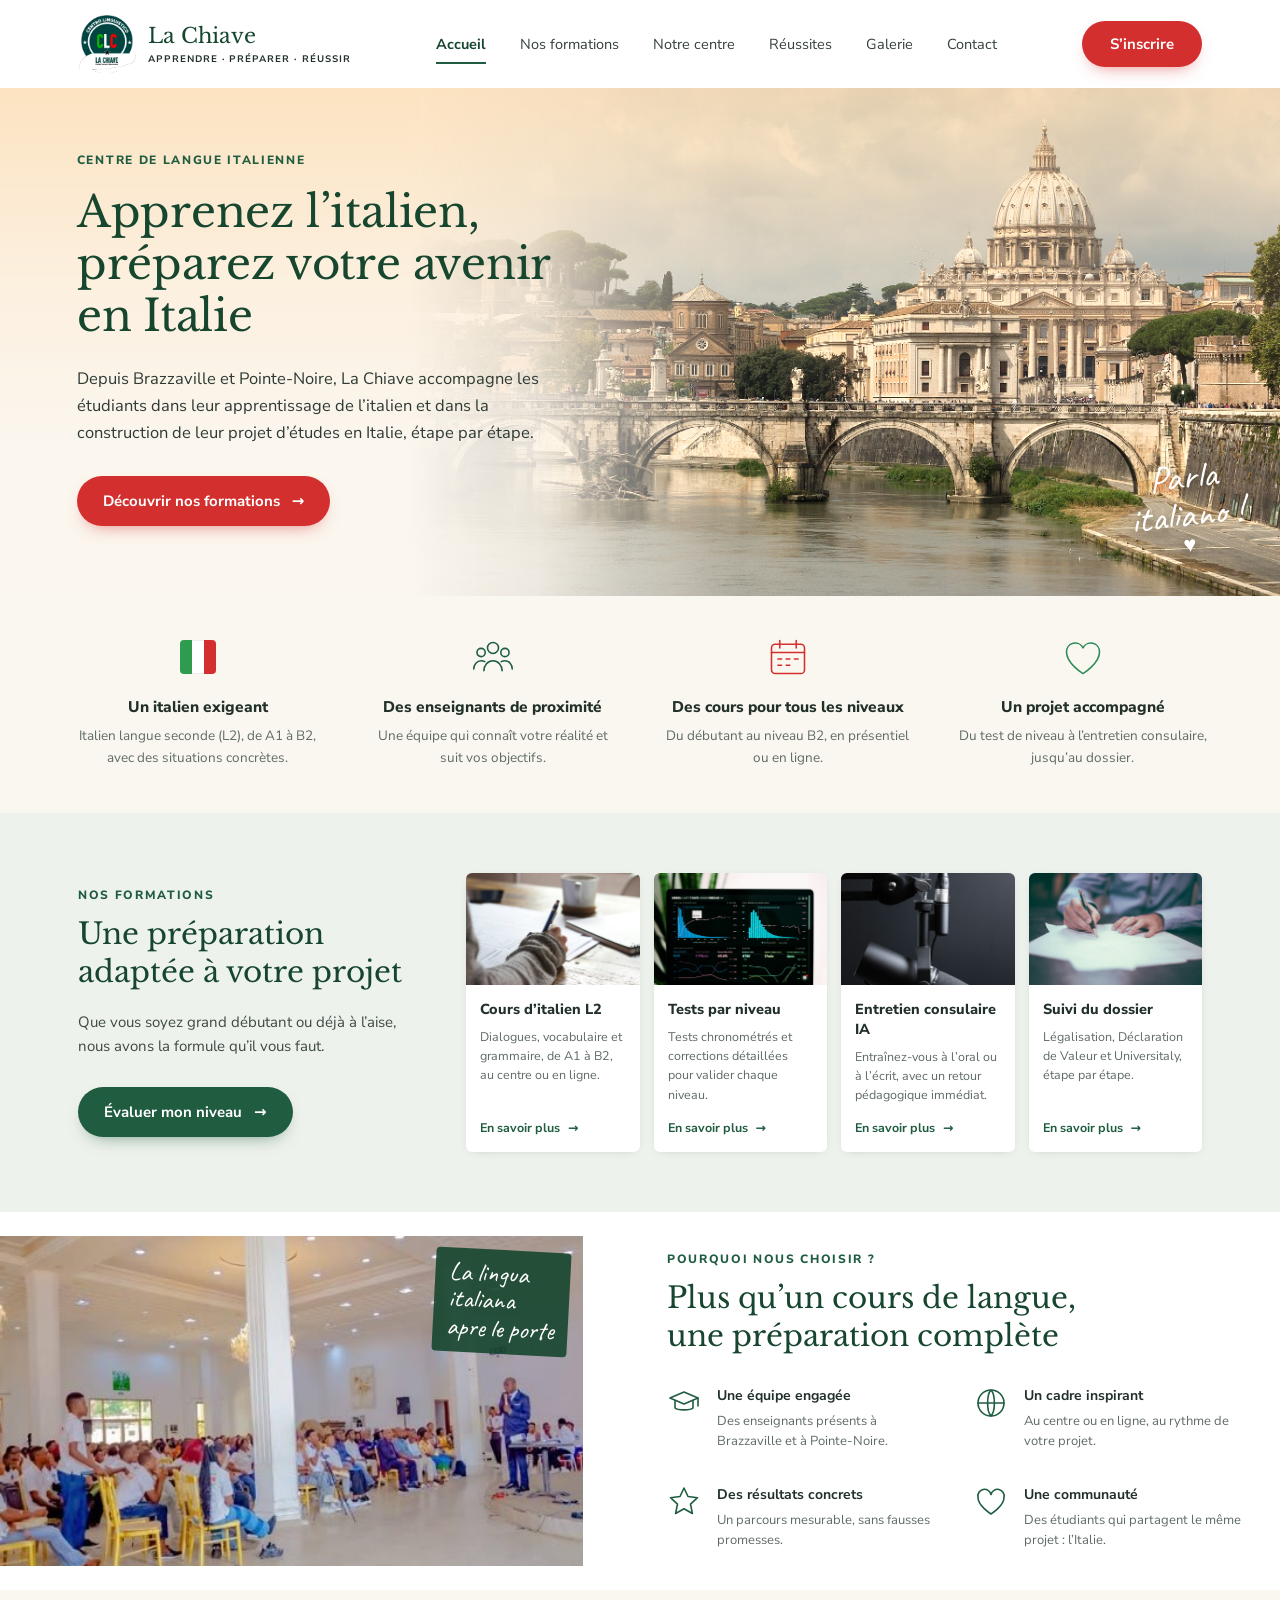
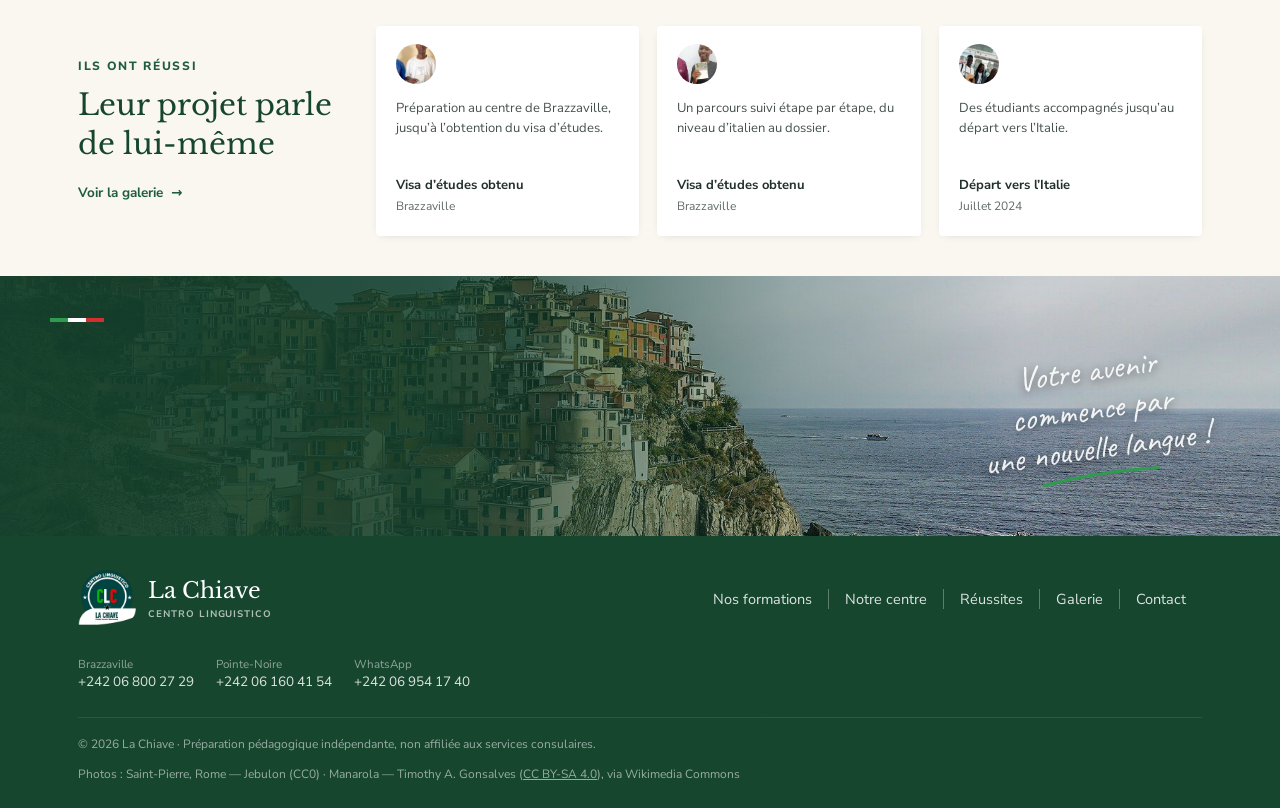
==== commit 5c4d92d7: "La Chiave : nouveau design d'après les maquettes, vraies photos de monuments - Accueil refait sur le" ====
--- a/index.html
+++ b/index.html
@@ -3,655 +3,377 @@
 <head>
 <meta charset="utf-8" />
 <meta name="viewport" content="width=device-width, initial-scale=1" />
-<title>La Chiave — Centre de langue italienne · Brazzaville</title>
-<meta name="description" content="Depuis Brazzaville, La Chiave accompagne les étudiants dans leur apprentissage de l'italien et la construction de leur projet d'études en Italie." />
+<title>La Chiave — Centre de langue italienne · Brazzaville & Pointe-Noire</title>
+<meta name="description" content="La Chiave accompagne les étudiants du Congo dans l'apprentissage de l'italien et la préparation de leur projet d'études en Italie." />
 <link rel="preconnect" href="https://fonts.googleapis.com" />
 <link rel="preconnect" href="https://fonts.gstatic.com" crossorigin />
-<link href="https://fonts.googleapis.com/css2?family=Almarai:wght@300;400;700&family=Geist:wght@400;500&display=swap" rel="stylesheet" />
-<link rel="stylesheet" href="assets/site.css" />
+<link href="https://fonts.googleapis.com/css2?family=Caveat:wght@500;600&family=Libre+Baskerville:ital,wght@0,400;0,700;1,400&family=Nunito+Sans:wght@400;600;700;800&display=swap" rel="stylesheet" />
 <link rel="icon" type="image/png" href="assets/favicon.png" />
+<link rel="preload" as="image" href="assets/italie/saint-pierre.jpg" />
+<style>
+  :root {
+    --cream: #FAF7F1;
+    --sage: #EEF2EC;
+    --white: #FFFFFF;
+    --green: #1F5C40;
+    --green-d: #17462F;
+    --green-l: #2E8B57;
+    --red: #D32F2F;
+    --red-d: #B72424;
+    --ink: #22302A;
+    --muted: #5F6B65;
+    --line: #E6E1D7;
+    --serif: "Libre Baskerville", Georgia, serif;
+    --sans: "Nunito Sans", system-ui, sans-serif;
+    --script: Caveat, cursive;
+    --max: 1180px;
+    --ease: cubic-bezier(.2,.75,.2,1);
+    --shadow: 0 10px 30px -16px rgba(34,48,42,.35);
+  }
+  * { box-sizing: border-box; margin: 0; padding: 0; }
+  html { scroll-behavior: smooth; }
+  body { font-family: var(--sans); color: var(--ink); background: var(--white); -webkit-font-smoothing: antialiased; overflow-x: hidden; }
+  a { color: inherit; text-decoration: none; }
+  img { display: block; max-width: 100%; }
+  .wrap { max-width: var(--max); margin: 0 auto; padding: 0 28px; }
+  section { position: relative; }
+  h1, h2, h3 { font-family: var(--serif); color: var(--green-d); font-weight: 400; }
+  .kicker { display: block; font-size: 12px; font-weight: 800; letter-spacing: .14em; text-transform: uppercase; color: var(--green); }
+  .h2 { font-size: clamp(25px, 2.3vw, 31px); line-height: 1.3; margin-top: 12px; }
+  .lead { font-size: 16px; line-height: 1.65; color: #3E4A44; }
+
+  .btn { display: inline-flex; align-items: center; gap: 12px; padding: 15px 26px; border-radius: 999px; background: var(--red); color: #fff; font-weight: 700; font-size: 15px; transition: background .25s, transform .25s var(--ease), box-shadow .25s; box-shadow: 0 8px 18px -10px rgba(211,47,47,.7); }
+  .btn:hover { background: var(--red-d); transform: translateY(-2px); }
+  .btn .ar { transition: transform .25s var(--ease); }
+  .btn:hover .ar { transform: translateX(4px); }
+  .btn.green { background: var(--green); box-shadow: 0 8px 18px -10px rgba(31,92,64,.7); }
+  .btn.green:hover { background: var(--green-d); }
+  .more { display: inline-flex; align-items: center; gap: 8px; font-weight: 700; font-size: 13.5px; color: var(--green); }
+  .more .ar { transition: transform .25s var(--ease); }
+  .more:hover .ar { transform: translateX(4px); }
+
+  /* En-tête */
+  header { position: sticky; top: 0; z-index: 40; background: #fff; transition: box-shadow .3s; }
+  header.scrolled { box-shadow: 0 4px 20px -12px rgba(34,48,42,.35); }
+  .nav { height: 88px; display: flex; align-items: center; justify-content: space-between; gap: 24px; }
+  .brand { display: flex; align-items: center; gap: 12px; }
+  .brand img { width: 58px; height: 58px; }
+  .brand b { display: block; font-family: var(--serif); font-size: 21px; font-weight: 400; color: var(--green-d); }
+  .brand small { display: block; margin-top: 3px; font-size: 9.5px; font-weight: 700; letter-spacing: .1em; text-transform: uppercase; color: var(--ink); }
+  .menu { display: flex; gap: 34px; font-size: 14.5px; }
+  .menu a { position: relative; padding: 10px 0; color: #34413B; transition: color .2s; }
+  .menu a::after { content: ""; position: absolute; left: 0; right: 0; bottom: 0; height: 2px; background: var(--green); transform: scaleX(0); transition: transform .3s var(--ease); }
+  .menu a:hover, .menu a.active { color: var(--green-d); font-weight: 700; }
+  .menu a:hover::after, .menu a.active::after { transform: scaleX(1); }
+  .nav .btn { padding: 13px 28px; }
+  .burger { display: none; width: 44px; height: 44px; border: 1px solid var(--line); border-radius: 12px; background: #fff; cursor: pointer; }
+  .burger span { display: block; width: 18px; height: 2px; background: var(--green-d); margin: 4px auto; border-radius: 2px; }
+  .mobile-menu { display: none; padding: 4px 28px 22px; border-top: 1px solid var(--line); }
+  .mobile-menu.open { display: block; }
+  .mobile-menu a { display: block; padding: 14px 0; font-weight: 700; border-bottom: 1px solid var(--line); }
+
+  /* Hero : vraie photo de Saint-Pierre et du pont Sant'Angelo */
+  .hero { min-height: 470px; overflow: hidden; display: flex; align-items: center; background: #FBF6EE; }
+  .hero-bg { position: absolute; inset: 0 0 0 30%; background: url("assets/italie/saint-pierre.jpg") 70% 60% / cover no-repeat; filter: saturate(1.08) sepia(.22) brightness(1.04); transform: scale(1.08); animation: zoomout 2.4s var(--ease) forwards; }
+  @keyframes zoomout { to { transform: scale(1); } }
+  /* Voile chaud : coucher de soleil sur le ciel, fondu crème à gauche pour le texte. */
+  .hero-glow { position: absolute; inset: 0; background: linear-gradient(180deg, rgba(255,196,120,.38) 0%, rgba(255,214,160,.18) 40%, rgba(0,0,0,0) 70%), linear-gradient(90deg, #FBF6EE 0%, #FBF6EE 32%, rgba(251,246,238,.85) 42%, rgba(251,246,238,0) 58%); }
+  .hero > .wrap { max-width: none; width: 100%; padding-left: max(28px, 6vw); }
+  .hero-inner { position: relative; padding: 64px 0 70px; max-width: 520px; }
+  .hero h1 { font-size: clamp(32px, 3.4vw, 44px); line-height: 1.2; margin: 18px 0 22px; letter-spacing: -.005em; }
+  .hero .lead { font-size: 16.5px; color: #2F3A35; max-width: 470px; }
+  .hero .btn { margin-top: 30px; }
+  .hero-note { position: absolute; right: 3%; bottom: 40px; font-family: var(--script); font-size: 38px; line-height: 1; color: #fff; text-align: center; transform: rotate(-6deg); text-shadow: 0 2px 12px rgba(0,0,0,.45); opacity: 0; animation: fadein 1s 1.4s forwards; }
+  .hero-note small { display: block; font-size: 22px; }
+  @keyframes fadein { to { opacity: 1; } }
+
+  /* Atouts */
+  .perks { background: var(--cream); }
+  .perks-grid { display: grid; grid-template-columns: repeat(4, 1fr); padding: 40px 0 44px; }
+  .perk { text-align: center; padding: 0 22px; }
+  .perk .ic { height: 44px; margin-bottom: 16px; display: flex; justify-content: center; }
+  .perk .ic svg { height: 44px; width: 44px; fill: none; stroke-width: 1.7; stroke-linecap: round; stroke-linejoin: round; }
+  .perk .flag { display: flex; width: 36px; height: 34px; border-radius: 4px; overflow: hidden; margin-top: 4px; }
+  .perk .flag i { flex: 1; } .perk .flag i:nth-child(1) { background: #2E9B4F; } .perk .flag i:nth-child(2) { background: #fff; border-block: 1px solid #eee; } .perk .flag i:nth-child(3) { background: var(--red); }
+  .perk h3 { font-family: var(--sans); font-size: 15.5px; font-weight: 800; color: var(--ink); margin-bottom: 8px; }
+  .perk p { font-size: 13.5px; line-height: 1.6; color: var(--muted); }
+
+  /* Formations */
+  .courses { background: var(--sage); padding: 60px 0; }
+  .courses-grid { display: grid; grid-template-columns: 340px 1fr; gap: 48px; align-items: center; }
+  .courses .lead { margin: 18px 0 28px; font-size: 15px; }
+  .cards { display: grid; grid-template-columns: repeat(4, 1fr); gap: 14px; }
+  .card { background: #fff; border-radius: 6px; overflow: hidden; box-shadow: 0 2px 10px -6px rgba(34,48,42,.35); display: flex; flex-direction: column; transition: transform .35s var(--ease), box-shadow .35s; }
+  .card:hover { transform: translateY(-6px); box-shadow: var(--shadow); }
+  .card .im { height: 112px; overflow: hidden; }
+  .card .im img { width: 100%; height: 100%; object-fit: cover; transition: transform .7s var(--ease); }
+  .card:hover .im img { transform: scale(1.07); }
+  .card .bd { padding: 14px 14px 16px; display: flex; flex-direction: column; flex: 1; }
+  .card h3 { font-family: var(--sans); font-size: 14.5px; font-weight: 800; color: var(--ink); margin-bottom: 8px; }
+  .card p { font-size: 12.5px; line-height: 1.55; color: var(--muted); flex: 1; }
+  .card .more { margin-top: 14px; font-size: 12.5px; }
+
+  /* Pourquoi nous */
+  .why { padding: 24px 0 0; }
+  .why-grid { display: grid; grid-template-columns: 1fr 1.1fr; gap: 56px; align-items: center; }
+  .why-photo { position: relative; height: 330px; overflow: hidden; }
+  .why-photo img { width: 100%; height: 100%; object-fit: cover; }
+  .why-photo .tag { position: absolute; right: 14px; top: 14px; background: rgba(23,70,47,.9); color: #fff; font-family: var(--script); font-size: 26px; line-height: 1.05; padding: 10px 14px 12px; border-radius: 4px; transform: rotate(3deg); }
+  .feats { display: grid; grid-template-columns: 1fr 1fr; gap: 34px 30px; margin-top: 30px; }
+  .feat { display: flex; gap: 16px; }
+  .feat .ic { flex: 0 0 34px; color: var(--green); }
+  .feat .ic svg { width: 34px; height: 34px; fill: none; stroke: currentColor; stroke-width: 1.6; stroke-linecap: round; stroke-linejoin: round; }
+  .feat b { display: block; font-size: 14px; margin-bottom: 6px; }
+  .feat p { font-size: 13px; line-height: 1.55; color: var(--muted); }
+
+  /* Réussites (à la place des témoignages : photos réelles, sans citations inventées) */
+  .trust { background: var(--cream); margin-top: 24px; padding: 36px 0 40px; }
+  .trust-grid { display: grid; grid-template-columns: 270px 1fr; gap: 28px; align-items: center; }
+  .trust .h2 { margin: 12px 0 18px; }
+  .wins { display: grid; grid-template-columns: repeat(3, 1fr); gap: 18px; }
+  .win { background: #fff; border-radius: 4px; padding: 18px 20px 20px; box-shadow: 0 2px 10px -6px rgba(34,48,42,.3); transition: transform .35s var(--ease); }
+  .win:hover { transform: translateY(-4px); }
+  .win .av { width: 40px; height: 40px; border-radius: 50%; overflow: hidden; margin-bottom: 14px; }
+  .win .av img { width: 100%; height: 100%; object-fit: cover; object-position: var(--pos, 70% 20%); transform: scale(2.2); transform-origin: var(--pos, 70% 20%); }
+  .win p { font-size: 13px; line-height: 1.6; color: #45514B; min-height: 62px; }
+  .win b { display: block; margin-top: 16px; font-size: 13px; }
+  .win span { font-size: 12px; color: var(--muted); }
+
+  /* Appel final : vraie photo de Manarola (Cinque Terre) */
+  .final { position: relative; overflow: hidden; color: #fff; }
+  .final-bg { position: absolute; inset: 0; background: url("assets/italie/manarola.jpg") 40% 55% / cover no-repeat; transform: scale(1.06); transition: transform 6s linear; }
+  .final.in .final-bg { transform: scale(1); }
+  .final-veil { position: absolute; inset: 0; background: linear-gradient(90deg, rgba(20,64,44,.96) 0%, rgba(20,64,44,.86) 34%, rgba(20,64,44,.25) 62%, rgba(20,64,44,0) 80%); }
+  .final-inner { position: relative; padding: 42px 0 48px; min-height: 200px; }
+  .final .bar { display: flex; width: 54px; height: 4px; margin-bottom: 18px; }
+  .final .bar i { flex: 1; } .final .bar i:nth-child(1) { background: #2E9B4F; } .final .bar i:nth-child(2) { background: #fff; } .final .bar i:nth-child(3) { background: var(--red); }
+  .final h2 { color: #fff; font-size: clamp(26px, 3vw, 34px); }
+  .final p { margin: 10px 0 26px; font-size: 15px; color: rgba(255,255,255,.9); }
+  .final .script { position: absolute; right: 2%; top: 50%; transform: translateY(-50%) rotate(-8deg); font-family: var(--script); font-size: 34px; line-height: 1.15; text-align: center; text-shadow: 0 2px 10px rgba(0,0,0,.45); }
+  .final .script svg { display: block; margin: 4px auto 0; }
+
+  /* Pied de page */
+  footer { background: var(--green-d); color: rgba(255,255,255,.85); padding: 34px 0 26px; }
+  .foot { display: flex; align-items: center; justify-content: space-between; gap: 28px; flex-wrap: wrap; }
+  footer .brand b { color: #fff; font-size: 22px; }
+  footer .brand small { color: rgba(255,255,255,.65); }
+  .foot-nav { display: flex; gap: 0; font-size: 14.5px; }
+  .foot-nav a { padding: 0 16px; border-left: 1px solid rgba(255,255,255,.3); }
+  .foot-nav a:first-child { border-left: 0; }
+  .foot-nav a:hover { color: #fff; }
+  .foot-contact { display: flex; gap: 22px; font-size: 13.5px; flex-wrap: wrap; }
+  .foot-contact small { display: block; opacity: .6; font-size: 11.5px; }
+  .foot-contact a:hover { color: #fff; }
+  .legal { margin-top: 26px; padding-top: 18px; border-top: 1px solid rgba(255,255,255,.14); display: flex; justify-content: space-between; gap: 14px; flex-wrap: wrap; font-size: 12px; opacity: .65; }
+  .legal a { text-decoration: underline; }
+
+  /* Apparitions */
+  .up { opacity: 0; transform: translateY(24px); transition: opacity .8s var(--ease), transform .8s var(--ease); transition-delay: var(--d, 0s); }
+  .up.in { opacity: 1; transform: none; }
+
+  @media (max-width: 1040px) {
+    .menu, .nav > .btn { display: none; }
+    .burger { display: block; }
+    .courses-grid, .why-grid, .trust-grid { grid-template-columns: 1fr; }
+    .cards { grid-template-columns: 1fr 1fr; }
+    .perks-grid { grid-template-columns: 1fr 1fr; gap: 34px 0; }
+    .hero-note { display: none; }
+    .final .script { display: none; }
+    /* Écrans moyens et petits : la photo passe sous le texte pour ne jamais le gêner. */
+    .hero { min-height: 560px; align-items: flex-start; }
+    .hero-bg { inset: auto 0 0 0; height: 320px; background-position: 74% 28%; }
+    .hero-glow { background: linear-gradient(180deg, #FBF6EE 0%, #FBF6EE calc(100% - 320px), rgba(251,246,238,0) calc(100% - 210px)); }
+    .hero-inner { padding: 48px 0 270px; }
+  }
+  @media (max-width: 620px) {
+    .wrap { padding: 0 18px; }
+    .brand img { width: 48px; height: 48px; }
+    .brand small { display: none; }
+    .hero-bg { height: 300px; }
+    .hero-glow { background: linear-gradient(180deg, #FBF6EE 0%, #FBF6EE calc(100% - 300px), rgba(251,246,238,0) calc(100% - 200px)); }
+    .hero-inner { padding: 40px 0 230px; }
+    .perks-grid, .cards, .feats, .wins { grid-template-columns: 1fr; }
+    .why-photo { height: 260px; }
+    .final-veil { background: linear-gradient(180deg, rgba(20,64,44,.95) 0%, rgba(20,64,44,.8) 60%, rgba(20,64,44,.5) 100%); }
+    .foot-nav { flex-wrap: wrap; row-gap: 10px; }
+    .foot-nav a { padding: 0 12px 0 0; border-left: 0; }
+  }
+  @media (prefers-reduced-motion: reduce) {
+    *, *::before, *::after { animation: none !important; transition: none !important; }
+    .hero-bg { transform: none; } .hero-note { opacity: 1; }
+    .up { opacity: 1 !important; transform: none !important; }
+  }
+</style>
 </head>
-<body class="loading">
-<div id="loader" aria-hidden="true"><span class="name"><img src="assets/logo.png" alt="" />La Chiave</span></div>
-
-<header>
+<body>
+
+<header id="hdr">
   <div class="wrap nav">
     <a href="#top" class="brand">
-      <img class="logo" src="assets/logo.png" alt="Logo Centro Linguistico La Chiave" />
-      <span>La Chiave</span>
+      <img src="assets/logo.png" alt="Logo Centro Linguistico La Chiave" />
+      <span><b>La Chiave</b><small>Apprendre · Préparer · Réussir</small></span>
     </a>
-    <nav class="menu upper">
-      <a href="#approche">Le centre</a><span class="dot">·</span>
-      <a href="#preparation">Préparation</a><span class="dot">·</span>
-      <a href="#entretien">Entretien IA</a><span class="dot">·</span>
-      <a href="#etapes">Étapes</a><span class="dot">·</span>
-      <a href="galerie.html">Galerie</a><span class="dot">·</span>
-      <a href="#faq">FAQ</a>
+    <nav class="menu">
+      <a href="#top" class="active">Accueil</a>
+      <a href="#formations">Nos formations</a>
+      <a href="#centre">Notre centre</a>
+      <a href="#reussites">Réussites</a>
+      <a href="galerie.html">Galerie</a>
+      <a href="#contact">Contact</a>
     </nav>
-    <div style="display:flex;gap:8px;align-items:center">
-      <a href="#contact" class="btn-outline">Nous contacter</a>
-      <button class="burger" aria-label="Menu" aria-expanded="false"><span></span><span></span><span></span></button>
-    </div>
+    <a href="#contact" class="btn">S’inscrire</a>
+    <button class="burger" aria-label="Menu" aria-expanded="false"><span></span><span></span><span></span></button>
   </div>
   <div class="mobile-menu" id="mobileMenu">
-    <a href="#approche">Le centre</a>
-    <a href="#preparation">Préparation</a>
-    <a href="#entretien">Entretien IA</a>
-    <a href="#etapes">Étapes</a>
+    <a href="#formations">Nos formations</a>
+    <a href="#centre">Notre centre</a>
+    <a href="#reussites">Réussites</a>
     <a href="galerie.html">Galerie</a>
-    <a href="#faq">FAQ</a>
+    <a href="#contact">Contact</a>
   </div>
 </header>
 
 <main id="top">
-
   <!-- HERO -->
-  <section class="hero dark">
-    <div class="emblems" data-emblems aria-hidden="true"></div>
-    <div class="pixels" id="heroPixels" aria-hidden="true"></div>
-    <div class="hero-inner">
-      <h1 data-wipe="load">Votre avenir en Italie<br />commence par une bonne préparation</h1>
-      <p class="lead rv">Depuis Brazzaville, La Chiave accompagne les étudiants et les apprenants dans leur apprentissage de l’italien et dans la construction de leur projet d’études en Italie.</p>
-      <div class="cta-row rv">
-        <a href="#contact" class="btn btn-white"><span>Évaluer mon niveau</span><span class="arr"><svg width="14" height="14" viewBox="0 0 14 14" fill="none" stroke="currentColor" stroke-width="1.5"><path d="M3 11L11 3M5 3h6v6"/></svg></span></a>
-        <a href="#approche" class="btn btn-panel"><span>Découvrir le centre</span><span class="arr"><svg width="14" height="14" viewBox="0 0 14 14" fill="none" stroke="currentColor" stroke-width="1.5"><path d="M3 11L11 3M5 3h6v6"/></svg></span></a>
-      </div>
-    </div>
-  </section>
-
-  <!-- APPROCHE -->
-  <section class="approach light" id="approche">
+  <section class="hero">
+    <div class="hero-bg" role="img" aria-label="La basilique Saint-Pierre et le pont Sant'Angelo sur le Tibre, à Rome"></div>
+    <div class="hero-glow" aria-hidden="true"></div>
     <div class="wrap">
-      <div class="badge"><span class="br">[</span><span class="tx upper">Notre approche</span><span class="br">]</span></div>
-      <p class="reveal-text" data-wipe="scroll">La Chiave aide chaque apprenant à préparer son projet d’études en Italie avec méthode : un centre présent à Brazzaville, un enseignement exigeant de l’italien de A1 à B2, et un parcours suivi étape par étape.</p>
-      <div class="float-key" id="floatKey" aria-hidden="true"></div>
-    </div>
-  </section>
-
-  <!-- PRÉPARATION -->
-  <section class="services light" id="preparation">
-    <h2 class="h2" data-wipe>Tout ce qu’il faut pour<br />préparer l’Italie</h2>
-    <div class="track" id="track"></div>
-  </section>
-
-  <!-- DÉFIS -->
-  <section class="works dark">
-    <div class="wrap">
-      <div class="works-head">
-        <div>
-          <h2 class="h2" data-wipe>Les 4 défis</h2>
-          <p class="rv">Les étapes sont nombreuses. La préparation peut être plus claire : voici les 4 défis majeurs transformés en étapes maîtrisées.</p>
-        </div>
-        <a href="#etapes" class="btn-mini">Voir les étapes <span class="arr">↗</span></a>
-      </div>
-
-      <article class="case" style="background:var(--sky)">
-        <div class="case-l">
-          <div>
-            <div class="case-top" style="margin-bottom:28px"><span class="case-tag"><b>01</b> Évaluation initiale</span><span class="case-year">A1 → B2</span></div>
-            <h3>Comprendre son niveau sans biais</h3>
-            <p>Situez précisément votre niveau d’italien (A1 à B2) grâce au test de positionnement, avant de choisir votre parcours.</p>
-          </div>
-          <div class="case-stats">
-            <div><small>Durée du test</small><span>~10 min</span></div>
-            <div><small>Coût</small><span>Gratuit</span></div>
+      <div class="hero-inner">
+        <span class="kicker up">Centre de langue italienne</span>
+        <h1 class="up" style="--d:.1s">Apprenez l’italien,<br />préparez votre avenir en Italie</h1>
+        <p class="lead up" style="--d:.2s">Depuis Brazzaville et Pointe-Noire, La Chiave accompagne les étudiants dans leur apprentissage de l’italien et dans la construction de leur projet d’études en Italie, étape par étape.</p>
+        <a href="#formations" class="btn up" style="--d:.3s">Découvrir nos formations <span class="ar">→</span></a>
+      </div>
+    </div>
+    <p class="hero-note" aria-hidden="true">Parla<br />italiano !<small>♥</small></p>
+  </section>
+
+  <!-- ATOUTS -->
+  <section class="perks">
+    <div class="wrap perks-grid">
+      <div class="perk up"><div class="ic"><span class="flag"><i></i><i></i><i></i></span></div><h3>Un italien exigeant</h3><p>Italien langue seconde (L2), de A1 à B2, avec des situations concrètes.</p></div>
+      <div class="perk up" style="--d:.08s"><div class="ic"><svg viewBox="0 0 48 48" stroke="#1F5C40"><circle cx="24" cy="13" r="6"/><circle cx="11" cy="18" r="4.5"/><circle cx="37" cy="18" r="4.5"/><path d="M14 38c0-6 4.5-11 10-11s10 5 10 11M3 36c0-5 3.5-9 8-9 1.5 0 3 .4 4 1M45 36c0-5-3.5-9-8-9-1.5 0-3 .4-4 1"/></svg></div><h3>Des enseignants de proximité</h3><p>Une équipe qui connaît votre réalité et suit vos objectifs.</p></div>
+      <div class="perk up" style="--d:.16s"><div class="ic"><svg viewBox="0 0 48 48" stroke="#D32F2F"><rect x="6" y="9" width="36" height="32" rx="4"/><path d="M6 18h36M15 5v8M33 5v8M13 25h4M22 25h4M31 25h4M13 32h4M22 32h4"/></svg></div><h3>Des cours pour tous les niveaux</h3><p>Du débutant au niveau B2, en présentiel ou en ligne.</p></div>
+      <div class="perk up" style="--d:.24s"><div class="ic"><svg viewBox="0 0 48 48" stroke="#2E8B57"><path d="M24 41S6 30 6 17.5A9.5 9.5 0 0 1 24 13a9.5 9.5 0 0 1 18 4.5C42 30 24 41 24 41z"/></svg></div><h3>Un projet accompagné</h3><p>Du test de niveau à l’entretien consulaire, jusqu’au dossier.</p></div>
+    </div>
+  </section>
+
+  <!-- FORMATIONS -->
+  <section class="courses" id="formations">
+    <div class="wrap courses-grid">
+      <div class="up">
+        <span class="kicker">Nos formations</span>
+        <h2 class="h2">Une préparation adaptée à votre projet</h2>
+        <p class="lead">Que vous soyez grand débutant ou déjà à l’aise, nous avons la formule qu’il vous faut.</p>
+        <a href="#contact" class="btn green">Évaluer mon niveau <span class="ar">→</span></a>
+      </div>
+      <div class="cards">
+        <article class="card up"><div class="im"><img src="assets/c2-tests.jpg" alt="" loading="lazy" /></div><div class="bd"><h3>Cours d’italien L2</h3><p>Dialogues, vocabulaire et grammaire, de A1 à B2, au centre ou en ligne.</p><a href="#contact" class="more">En savoir plus <span class="ar">→</span></a></div></article>
+        <article class="card up" style="--d:.08s"><div class="im"><img src="assets/c1-evaluation.jpg" alt="" loading="lazy" /></div><div class="bd"><h3>Tests par niveau</h3><p>Tests chronométrés et corrections détaillées pour valider chaque niveau.</p><a href="#contact" class="more">En savoir plus <span class="ar">→</span></a></div></article>
+        <article class="card up" style="--d:.16s"><div class="im"><img src="assets/m-ai.jpg" alt="" loading="lazy" /></div><div class="bd"><h3>Entretien consulaire IA</h3><p>Entraînez-vous à l’oral ou à l’écrit, avec un retour pédagogique immédiat.</p><a href="#contact" class="more">En savoir plus <span class="ar">→</span></a></div></article>
+        <article class="card up" style="--d:.24s"><div class="im"><img src="assets/c4-documents.jpg" alt="" loading="lazy" /></div><div class="bd"><h3>Suivi du dossier</h3><p>Légalisation, Déclaration de Valeur et Universitaly, étape par étape.</p><a href="#contact" class="more">En savoir plus <span class="ar">→</span></a></div></article>
+      </div>
+    </div>
+  </section>
+
+  <!-- POURQUOI NOUS -->
+  <section class="why" id="centre">
+    <div class="why-grid">
+      <div class="why-photo up">
+        <img src="assets/galerie/seminaire-02.jpg" alt="Séminaire d'orientation La Chiave à Pointe-Noire" />
+        <span class="tag" aria-hidden="true">La lingua<br />italiana<br />apre le porte</span>
+      </div>
+      <div class="wrap" style="margin:0;padding-right:28px">
+        <div class="up" style="--d:.1s">
+          <span class="kicker">Pourquoi nous choisir ?</span>
+          <h2 class="h2">Plus qu’un cours de langue,<br />une préparation complète</h2>
+          <div class="feats">
+            <div class="feat"><span class="ic"><svg viewBox="0 0 34 34"><path d="M3 12 17 6l14 6-14 6z"/><path d="M8 15v7c2.5 2.5 15.5 2.5 18 0v-7M31 12v8"/></svg></span><div><b>Une équipe engagée</b><p>Des enseignants présents à Brazzaville et à Pointe-Noire.</p></div></div>
+            <div class="feat"><span class="ic"><svg viewBox="0 0 34 34"><circle cx="17" cy="17" r="13"/><path d="M4 17h26M17 4c4.5 4.5 4.5 21.5 0 26M17 4c-4.5 4.5-4.5 21.5 0 26"/></svg></span><div><b>Un cadre inspirant</b><p>Au centre ou en ligne, au rythme de votre projet.</p></div></div>
+            <div class="feat"><span class="ic"><svg viewBox="0 0 34 34"><path d="M17 3l4 8.5 9.5 1.2-7 6.5 1.9 9.3L17 23.8 8.6 28.5l1.9-9.3-7-6.5L13 11.5z"/></svg></span><div><b>Des résultats concrets</b><p>Un parcours mesurable, sans fausses promesses.</p></div></div>
+            <div class="feat"><span class="ic"><svg viewBox="0 0 34 34"><path d="M17 29S4 21 4 12.5A6.5 6.5 0 0 1 17 9.5a6.5 6.5 0 0 1 13 3C30 21 17 29 17 29z"/></svg></span><div><b>Une communauté</b><p>Des étudiants qui partagent le même projet : l’Italie.</p></div></div>
           </div>
         </div>
-        <div class="case-r"><img src="assets/c1-evaluation.jpg" alt="Évaluation du niveau d'italien" loading="lazy" /></div>
-      </article>
-
-      <article class="case" style="background:var(--sand)">
-        <div class="case-l">
-          <div>
-            <div class="case-top" style="margin-bottom:28px"><span class="case-tag"><b>02</b> Italien L2</span><span class="case-year">39 modules</span></div>
-            <h3>Progresser niveau par niveau</h3>
-            <p>Grammaire, vocabulaire, compréhension et expression : 39 modules de A1 à B2, avec exercices corrigés et tests à la fin de chaque niveau.</p>
-          </div>
-          <div class="case-stats">
-            <div><small>Niveaux</small><span>A1 · A2 · B1 · B2</span></div>
-            <div><small>Évaluation</small><span>Fin de niveau</span></div>
-          </div>
-        </div>
-        <div class="case-r"><img src="assets/c2-tests.jpg" alt="Cours et tests d'italien" loading="lazy" /></div>
-      </article>
-
-      <article class="case" style="background:var(--lilac)">
-        <div class="case-l">
-          <div>
-            <div class="case-top" style="margin-bottom:28px"><span class="case-tag"><b>03</b> Communication &amp; conviction</span><span class="case-year">Entretien</span></div>
-            <h3>Présenter son projet avec assurance</h3>
-            <p>Apprenez à expliciter la cohérence entre votre parcours au Congo et votre diplôme visé en Italie lors de l’entretien consulaire.</p>
-          </div>
-          <div class="case-stats">
-            <div><small>Format</small><span>Vocal &amp; écrit</span></div>
-            <div><small>Retour</small><span>Instantané</span></div>
-          </div>
-        </div>
-        <div class="case-r"><img src="assets/c3-entretien.jpg" alt="Entraînement à l'entretien" loading="lazy" /></div>
-      </article>
-
-      <article class="case" style="background:var(--green)">
-        <div class="case-l">
-          <div>
-            <div class="case-top" style="margin-bottom:28px"><span class="case-tag"><b>04</b> Conformité administrative</span><span class="case-year">Dossier</span></div>
-            <h3>Organiser et sécuriser ses documents</h3>
-            <p>Suivez rigoureusement les étapes de légalisation, Déclaration de Valeur (DoV) et pré-inscription Universitaly avec le centre de Brazzaville.</p>
-          </div>
-          <div class="case-stats">
-            <div><small>Suivi</small><span>Checklist</span></div>
-            <div><small>Avec</small><span>Le centre</span></div>
-          </div>
-        </div>
-        <div class="case-r"><img src="assets/c4-documents.jpg" alt="Organisation des documents" loading="lazy" /></div>
-      </article>
-    </div>
-  </section>
-
-  <!-- CHIFFRES -->
-  <section class="stats dark" data-tone="dark-light">
-    <div class="wrap">
-      <div class="stats-head">
-        <h2 class="h2" data-wipe>Pourquoi nous faire confiance</h2>
-        <p class="rv">Un enseignement exigeant et honnête de l’italien langue seconde (L2), de A1 à B2, sans fausses promesses.</p>
-      </div>
-      <div class="stat-row rv">
-        <div class="stat" style="background:var(--cream)"><small>Niveaux couverts</small><div class="num" data-count="4">0</div><p>Un parcours structuré de A1 à B2, où chaque étape est suivie pour avancer sereinement.</p></div>
-        <div class="stat" style="background:var(--mint)"><small>Modules de cours</small><div class="num" data-count="39">0</div><p>Grammaire, vocabulaire, compréhension et expression, avec exercices corrigés.</p></div>
-        <div class="stat" style="background:var(--sky)"><small>Test de niveau</small><div class="num"><span data-count="100">0</span><sup>%</sup></div><p>Gratuit, sans création de compte préalable et accessible sur smartphone.</p></div>
-        <div class="stat" style="background:var(--lilac)"><small>Durée du test</small><div class="num"><span data-count="10">0</span><sup>min</sup></div><p>Environ 10 minutes pour situer votre niveau et découvrir les prochaines étapes.</p></div>
-      </div>
-    </div>
-    <div class="ticker" aria-hidden="true"><div class="ticker-track" id="ticker"></div></div>
-  </section>
-
-  <!-- OUTILS -->
-  <section class="tools light">
-    <h2 class="h2" data-wipe>Nos outils<br />de préparation</h2>
-    <div class="wrap"><div class="grid4" id="toolGrid"></div></div>
-  </section>
-
-  <!-- SIMULATEUR IA -->
-  <section class="testi light" id="entretien" data-tone="light-dark">
-    <div class="wrap">
-      <div class="testi-head">
-        <div>
-          <h2 class="h2" data-wipe>Simulateur d’entretien IA</h2>
-          <p class="rv">L’agent Ambassade IA vous pose une question à la fois, vous permet de répondre oralement ou par écrit, puis génère un retour pédagogique sur votre préparation.</p>
-        </div>
-        <div class="arrows"><button id="prev" aria-label="Précédent">←</button><button id="next" aria-label="Suivant">→</button></div>
-      </div>
-      <div class="slides" id="slides">
-        <div class="slide" style="background:var(--sky)">
-          <div class="ph"><img src="assets/m-ai.jpg" alt="" loading="lazy" /></div>
-          <div class="q">
-            <blockquote>« Pourquoi avez-vous choisi cette formation en Italie ? »</blockquote>
-            <cite>— Agent Ambassade IA · Question 2 sur 6</cite>
-          </div>
-        </div>
-        <div class="slide" style="background:var(--mint)">
-          <div class="ph"><img src="assets/c3-entretien.jpg" alt="" loading="lazy" /></div>
-          <div class="q">
-            <blockquote>« Cette formation correspond à mon parcours et à mon objectif professionnel. »</blockquote>
-            <cite>— Votre réponse, à l’oral ou à l’écrit</cite>
-          </div>
-        </div>
-        <div class="slide" style="background:var(--sand)">
-          <div class="ph"><img src="assets/m-study.jpg" alt="" loading="lazy" /></div>
-          <div class="q">
-            <blockquote>« Donnez un exemple concret de votre futur métier et citez une matière du programme italien qui complète vos études au Congo. »</blockquote>
-            <cite>— Rapport pédagogique · Cohérence : satisfaisante · Clarté : à renforcer</cite>
-          </div>
-        </div>
-      </div>
-      <p class="note">* Outil d’entraînement pédagogique. Il ne remplace pas les informations officielles des autorités italiennes.</p>
-    </div>
-  </section>
-
-  <!-- AVANT / APRÈS -->
-  <section class="ba-pin dark" id="avantApres">
-    <div class="ba-sticky">
-      <h2 class="ba-words" aria-label="Avant vs Après"><span>Avant</span><span>vs</span><span>Après</span></h2>
-    <div class="wrap ba-cards">
-      <div class="ba-grid">
-        <div class="ba-col before">
-          <h3>Sans préparation</h3>
-          <p>Partir étudier en Italie est un projet. Les étapes sont nombreuses.</p>
-          <div class="ba-item"><span class="ic">✕</span><div><h4>Niveau incertain</h4><p>Difficile de savoir par où commencer sans connaître son niveau réel d’italien.</p></div></div>
-          <div class="ba-item"><span class="ic">✕</span><div><h4>Projet difficile à expliquer</h4><p>La cohérence entre le parcours au Congo et le diplôme visé reste floue.</p></div></div>
-          <div class="ba-item"><span class="ic">✕</span><div><h4>Dossier dispersé</h4><p>Légalisation, DoV et Universitaly : des démarches faciles à mal organiser.</p></div></div>
-        </div>
-        <div class="ba-col after">
-          <h3>Avec La Chiave</h3>
-          <p>Nous vous aidons à le préparer avec méthode.</p>
-          <div class="ba-item"><span class="ic">✓</span><div><h4>Niveau situé et validé</h4><p>Test de positionnement, puis tests de fin de niveau de A1 à B2.</p></div></div>
-          <div class="ba-item"><span class="ic">✓</span><div><h4>Projet présenté avec assurance</h4><p>Entraînement à l’entretien avec l’Agent IA pour gagner en aisance.</p></div></div>
-          <div class="ba-item"><span class="ic">✓</span><div><h4>Documents suivis</h4><p>Une checklist et des échéances suivies avec le centre de Brazzaville.</p></div></div>
-        </div>
-      </div>
-    </div>
-    </div>
-  </section>
-
-  <!-- FEUILLE DE ROUTE -->
-  <section class="plans cream" id="etapes">
-    <div class="wrap">
-      <div class="plans-head">
-        <h2 class="h2" data-wipe>De votre première évaluation<br />à votre projet préparé</h2>
-        <p class="rv">Un parcours progressif pensé pour les étudiants du Congo vers l’Italie.</p>
-      </div>
-      <div class="plan-grid">
-        <div class="plan rv">
-          <div class="plan-top"><span>Diagnostic</span><span class="plan-step" style="background:var(--sky)">Étape 1</span></div>
-          <div class="big">Évaluez votre niveau initial</div>
-          <p>Passez un test de positionnement gratuit pour situer votre niveau d’italien de départ.</p>
-          <a href="#contact" class="btn btn-ink"><span>Faire le test gratuitement</span><span class="arr">↗</span></a>
-          <span class="inc">Inclus :</span>
-          <ul><li>Environ 10 minutes</li><li>Sans création de compte préalable</li><li>100 % accessible sur smartphone</li><li>Résultats indicatifs immédiats</li></ul>
-        </div>
-        <div class="plan rv">
-          <div class="plan-top"><span>Entraînement</span><span class="plan-step" style="background:var(--mint)">Étape 2</span></div>
-          <div class="big">Suivez un parcours personnalisé</div>
-          <p>Suivez les modules de votre niveau, faites les exercices ciblés et participez aux séances de cours au centre de Brazzaville ou en ligne.</p>
-          <a href="#contact" class="btn btn-ink"><span>Contacter le centre</span><span class="arr">↗</span></a>
-          <span class="inc">Inclus :</span>
-          <ul><li>Cours d’italien L2, de A1 à B2</li><li>Dialogues, vocabulaire et grammaire</li><li>Assistant de prononciation</li><li>Cours en présentiel ou en ligne</li></ul>
-        </div>
-        <div class="plan wide rv">
-          <div style="display:flex;flex-direction:column;gap:22px">
-            <div class="plan-top"><span>Finalisation</span><span class="plan-step" style="background:var(--peach)">Étape 3</span></div>
-            <div class="big">Validez votre niveau</div>
-            <p>Passez les tests de fin de niveau et entraînez-vous à l’oral avec l’Agent IA pour gagner en aisance.</p>
-            <a href="#contact" class="btn btn-ink"><span>Commencer mon projet</span><span class="arr">↗</span></a>
-          </div>
-          <div style="display:flex;flex-direction:column;gap:18px">
-            <span class="inc">Inclus :</span>
-            <ul class="cols">
-              <li>Tests chronométrés par niveau</li><li>Corrections détaillées</li>
-              <li>Entretien consulaire IA</li><li>Retour pédagogique instantané</li>
-              <li>Suivi du projet</li><li>Archivage des documents</li>
-              <li>Échéances suivies en direct</li><li>Visibilité partagée avec le centre</li>
-            </ul>
-          </div>
-        </div>
-      </div>
-    </div>
-  </section>
-
-  <!-- EN IMAGES (aperçu de la galerie) -->
-  <section class="photos light" id="images">
-    <div class="wrap photos-head">
-      <h2 class="h2" data-wipe>La Chiave en images</h2>
-      <a href="galerie.html" class="btn-mini">Voir la galerie <span class="arr">↗</span></a>
-    </div>
-    <div class="photo-track" id="photoTrack"></div>
-  </section>
-
-  <!-- FAQ -->
-  <section class="faq cream" id="faq" style="background:#F6F3EE">
-    <div class="wrap faq-grid">
-      <div class="faq-l">
-        <h2 class="h2 rv">Questions <span class="hl">fréquentes</span></h2>
-        <p>Retrouvez les réponses aux questions les plus courantes sur La Chiave et la préparation de votre projet.</p>
-        <div class="faq-help">Une autre question ?<br /><a href="#contact">Contactez le centre.</a></div>
-      </div>
-      <div>
-        <details class="qa" open><summary>Qu’est-ce que La Chiave ?<span class="pm">+</span></summary><p>La Chiave est une plateforme de préparation académique, linguistique et consulaire pour les candidats congolais souhaitant intégrer une université en Italie.</p></details>
-        <details class="qa"><summary>À qui s’adresse la plateforme ?<span class="pm">+</span></summary><p>Aux bacheliers, étudiants et professionnels préparant un départ vers une licence, un master ou souhaitant apprendre l’italien dès maintenant.</p></details>
-        <details class="qa"><summary>Le test de niveau est-il gratuit ?<span class="pm">+</span></summary><p>Oui, le test indicatif est 100 % gratuit et ne requiert aucune carte bancaire.</p></details>
-        <details class="qa"><summary>La Chiave garantit-elle l’obtention d’un visa ?<span class="pm">+</span></summary><p>Non. Seules les autorités consulaires et universitaires italiennes sont décisionnaires. La Chiave agit uniquement comme organisme de préparation pédagogique.</p></details>
-        <details class="qa"><summary>L’entretien IA fonctionne-t-il sur smartphone ?<span class="pm">+</span></summary><p>Oui, vous pouvez répondre par message écrit ou par la voix directement depuis votre navigateur mobile habituel.</p></details>
-      </div>
-    </div>
-  </section>
-
-  <!-- CTA FINAL -->
+      </div>
+    </div>
+  </section>
+
+  <!-- RÉUSSITES -->
+  <section class="trust" id="reussites">
+    <div class="wrap trust-grid">
+      <div class="up">
+        <span class="kicker">Ils ont réussi</span>
+        <h2 class="h2">Leur projet parle<br />de lui-même</h2>
+        <a href="galerie.html" class="more">Voir la galerie <span class="ar">→</span></a>
+      </div>
+      <div class="wins">
+        <article class="win up"><div class="av" style="--pos:72% 18%"><img src="assets/galerie/visa-01.jpg" alt="" /></div><p>Préparation au centre de Brazzaville, jusqu’à l’obtention du visa d’études.</p><b>Visa d’études obtenu</b><span>Brazzaville</span></article>
+        <article class="win up" style="--d:.08s"><div class="av" style="--pos:70% 34%"><img src="assets/galerie/visa-04.jpg" alt="" /></div><p>Un parcours suivi étape par étape, du niveau d’italien au dossier.</p><b>Visa d’études obtenu</b><span>Brazzaville</span></article>
+        <article class="win up" style="--d:.16s"><div class="av" style="--pos:50% 20%"><img src="assets/galerie/depart-aeroport.jpg" alt="" /></div><p>Des étudiants accompagnés jusqu’au départ vers l’Italie.</p><b>Départ vers l’Italie</b><span>Juillet 2024</span></article>
+      </div>
+    </div>
+  </section>
+
+  <!-- APPEL FINAL -->
   <section class="final" id="contact">
-    <div class="final-box">
-      <div class="emblems emblems-ink" data-emblems aria-hidden="true"></div>
-      <div class="pixels" id="ctaPixels" aria-hidden="true"></div>
-      <h2 data-wipe>Commencez votre projet avec une équipe qui vous accompagne depuis Brazzaville</h2>
-      <p class="rv">Évaluez votre niveau, découvrez les prochaines étapes et échangez avec notre centre pour mieux préparer votre parcours vers l’Italie.</p>
-      <div class="cta-row rv">
-        <a href="https://wa.me/242069541740" target="_blank" rel="noopener" class="btn btn-ink"><span>Contacter sur WhatsApp</span><span class="arr">↗</span></a>
-      </div>
+    <div class="final-bg" role="img" aria-label="Le village de Manarola, Cinque Terre, Italie"></div>
+    <div class="final-veil" aria-hidden="true"></div>
+    <div class="wrap final-inner">
+      <div class="bar" aria-hidden="true"><i></i><i></i><i></i></div>
+      <h2 class="up">Prêt à parler italien ?</h2>
+      <p class="up" style="--d:.08s">Rejoignez La Chiave et commencez votre projet italien dès aujourd’hui.</p>
+      <a href="https://wa.me/242069541740" target="_blank" rel="noopener" class="btn up" style="--d:.16s">S’inscrire maintenant <span class="ar">→</span></a>
+      <p class="script" aria-hidden="true">Votre avenir<br />commence par<br />une nouvelle langue !<svg width="120" height="10" viewBox="0 0 120 10"><path d="M2 7 C40 2 80 2 118 5" stroke="#2E9B4F" stroke-width="3" fill="none" stroke-linecap="round"/></svg></p>
     </div>
   </section>
 </main>
 
-<footer class="dark">
+<footer>
   <div class="wrap">
-    <div class="foot-grid">
-      <div>
-        <span class="foot-lbl">{EMAIL}</span>
-        <a class="foot-big" href="mailto:contact@lachiave.it">contact@lachiave.it</a>
-        <span class="foot-lbl">{TÉLÉPHONE}</span>
-        <a class="foot-big foot-tel" href="tel:+242068002729"><small>Brazzaville</small>+242 06 800 27 29</a>
-        <a class="foot-big foot-tel" href="tel:+242061604154"><small>Pointe-Noire</small>+242 06 160 41 54</a>
-        <span class="foot-lbl">{WHATSAPP}</span>
-        <a class="foot-big" href="https://wa.me/242069541740" target="_blank" rel="noopener">+242 06 954 17 40</a>
-      </div>
-      <div>
-        <span class="foot-lbl">{NAVIGATION}</span>
-        <ul><li><a href="#approche">Le centre</a></li><li><a href="#preparation">Préparation</a></li><li><a href="#entretien">Entretien IA</a></li><li><a href="#etapes">Étapes</a></li><li><a href="galerie.html">Galerie</a></li><li><a href="#faq">FAQ</a></li></ul>
-      </div>
-      <div>
-        <span class="foot-lbl">{CENTRE}</span>
-        <ul><li>Brazzaville &amp; Pointe-Noire</li><li>République du Congo</li><li>Lundi – Samedi · 8h – 18h</li><li>Présentiel &amp; en ligne</li></ul>
-      </div>
-      <div>
-        <span class="foot-lbl">{SUIVEZ-NOUS}</span>
-        <ul><li><a href="https://wa.me/242069541740" target="_blank" rel="noopener">WhatsApp</a></li><li><a href="mailto:contact@lachiave.it">Email</a></li></ul>
-      </div>
-    </div>
-    <div class="foot-bottom">
-      <span>© 2026 La Chiave. Tous droits réservés.</span>
-      <span>Entraînement pédagogique indépendant · Non affilié officiellement aux services consulaires</span>
+    <div class="foot">
+      <a href="#top" class="brand"><img src="assets/logo.png" alt="" /><span><b>La Chiave</b><small>Centro Linguistico</small></span></a>
+      <nav class="foot-nav"><a href="#formations">Nos formations</a><a href="#centre">Notre centre</a><a href="#reussites">Réussites</a><a href="galerie.html">Galerie</a><a href="#contact">Contact</a></nav>
+      <div class="foot-contact">
+        <div><small>Brazzaville</small><a href="tel:+242068002729">+242 06 800 27 29</a></div>
+        <div><small>Pointe-Noire</small><a href="tel:+242061604154">+242 06 160 41 54</a></div>
+        <div><small>WhatsApp</small><a href="https://wa.me/242069541740" target="_blank" rel="noopener">+242 06 954 17 40</a></div>
+      </div>
+    </div>
+    <div class="legal">
+      <span>© 2026 La Chiave · Préparation pédagogique indépendante, non affiliée aux services consulaires.</span>
+      <span>Photos : Saint-Pierre, Rome — Jebulon (CC0) · Manarola — Timothy A. Gonsalves (<a href="https://creativecommons.org/licenses/by-sa/4.0/deed.fr" target="_blank" rel="noopener">CC BY-SA 4.0</a>), via Wikimedia Commons</span>
     </div>
   </div>
-  <div class="giant" aria-hidden="true">La Chiave</div>
-  <div class="pixels foot-pixels" id="footPixels" aria-hidden="true"></div>
 </footer>
 
-<script src="assets/site.js"></script>
 <script>
-  const { scatter, splitLines, reduced } = LaChiave;
-  LaChiave.renderEmblems();
-  LaChiave.initMenu();
-
-  // Pavés pixel pastel (hero, CTA et pied de page).
-  function layoutPixels() {
-    const wide = innerWidth > 960;
-    scatter(document.getElementById('heroPixels'), wide ? ['top', 'bottom', 'side', 'side'] : ['top', 'bottom'], wide ? 30 : 14);
-    scatter(document.getElementById('footPixels'), ['bottom'], wide ? 18 : 8);
-    scatter(document.getElementById('ctaPixels'), ['top', 'bottom'], wide ? 26 : 12);
-    document.querySelectorAll('#ctaPixels i').forEach(i => i.style.background = '#0E1E1D');
-  }
-  layoutPixels();
-  LaChiave.animatePixels(['heroPixels', 'footPixels']);
-  let rt; addEventListener('resize', () => { clearTimeout(rt); rt = setTimeout(layoutPixels, 200); });
-
-  // Icônes pixel : chaque lettre de la carte = une couleur (« . » = vide).
-  function pixelIcon(map, palette, size) {
-    const rows = map.trim().split('\n').map(r => r.trim());
-    const n = rows[0].length, u = size / n;
-    let rects = '';
-    rows.forEach((row, y) => [...row].forEach((ch, x) => {
-      if (ch !== '.') rects += `<rect x="${x * u}" y="${y * u}" width="${u + .3}" height="${u + .3}" fill="${palette[ch]}"/>`;
-    }));
-    return `<svg class="pix" width="${size}" height="${size}" viewBox="0 0 ${size} ${size}" aria-hidden="true">${rects}</svg>`;
-  }
-  const ICONS = {
-    key: `
-      ............
-      .aaaa.......
-      abbbba......
-      ab..ba......
-      ab..baaaaaaa
-      abbbbabbbbbb
-      .aaaa..a.a.a
-      .......a.a..
-      ............
-      ............
-      ............
-      ............`,
-    book: `
-      ............
-      .aaaaa.aaaaa
-      .abbbbabbbba
-      .abccbabccba
-      .abbbbabbbba
-      .abccbabccba
-      .abbbbabbbba
-      .abccbabccba
-      .abbbbabbbba
-      .aaaaaaaaaaa
-      ......a.....
-      ............`,
-    target: `
-      ............
-      ....aaaa....
-      ..aabbbbaa..
-      .abbaaaabba.
-      .abaccccaba.
-      abacaaaacaba
-      abacaddacaba
-      abacaaaacaba
-      .abaccccaba.
-      .abbaaaabba.
-      ..aabbbbaa..
-      ....aaaa....`,
-    chat: `
-      ............
-      .aaaaaaaaaa.
-      abbbbbbbbbba
-      abccbccbccba
-      abbbbbbbbbba
-      abccccccbbba
-      abbbbbbbbbba
-      .aaaaabaaaa.
-      .....aba....
-      ......aa....
-      ............
-      ............`,
-    list: `
-      ............
-      .aaaaaaaaaa.
-      .abbbbbbbba.
-      .abcbddddba.
-      .abbbbbbbba.
-      .abcbddddba.
-      .abbbbbbbba.
-      .abcbddddba.
-      .abbbbbbbba.
-      .abcbddbbba.
-      .abbbbbbbba.
-      .aaaaaaaaaa.`,
-    mic: `
-      ....aaaa....
-      ...abbbba...
-      ...abccba...
-      ...abbbba...
-      ...abccba...
-      .a.abbbba.a.
-      .a.abbbba.a.
-      .aa.aaaa.aa.
-      ..aa....aa..
-      ....aaaa....
-      .....aa.....
-      ...aaaaaa...`,
-    chart: `
-      ............
-      a...........
-      a.........bb
-      a.........bb
-      a......cc.bb
-      a......cc.bb
-      a...dd.cc.bb
-      a...dd.cc.bb
-      a.e.dd.cc.bb
-      a.e.dd.cc.bb
-      aaaaaaaaaaaa
-      ............`,
-    doc: `
-      ............
-      ..aaaaaa....
-      ..abbbbaa...
-      ..abbbbaba..
-      ..abbbbaaaa.
-      ..abccccbba.
-      ..abbbbbbba.
-      ..abccccbba.
-      ..abbbbbbba.
-      ..abcccbbba.
-      ..abbbbbbba.
-      ..aaaaaaaaa.`
-  };
-  const P = (a, b, c, d, e) => ({ a, b, c: c || a, d: d || a, e: e || a });
-
-  // Cartes « Préparation » (dupliquées pour une boucle continue).
-  const SERVICES = [
-    { t: 'Évaluation initiale', d: 'Situez précisément votre niveau d’italien (A1 à B2) grâce au test de positionnement.', bg: '#F3F1FF', i: 'target', p: P('#5B4BB7', '#B8A9FF', '#5B4BB7', '#E85D75') },
-    { t: 'Tests par niveau', d: 'Tests chronométrés, exercices par compétence et corrections détaillées pour valider chaque niveau.', bg: '#FFF8F2', i: 'chart', p: P('#0E1E1D', '#F08A3C', '#F5B544', '#7FC97F', '#5B8DEF') },
-    { t: 'Entretien consulaire IA', d: 'Entraînez-vous à répondre à des questions réalistes avec retour pédagogique instantané.', bg: '#F1FAFF', i: 'chat', p: P('#2C6FBF', '#B0E3FF', '#2C6FBF') },
-    { t: 'Cours d’italien L2', d: 'Des cours complets avec dialogues, vocabulaire et grammaire, de A1 à B2.', bg: '#FEF2FF', i: 'book', p: P('#8A3FA0', '#F3C4FF', '#8A3FA0') },
-    { t: 'Prononciation', d: 'Un assistant de prononciation pour écouter et répéter chaque mot.', bg: '#F6FFF1', i: 'mic', p: P('#2F8A3A', '#8CFFA7', '#2F8A3A') },
-    { t: 'Suivi du projet', d: 'Visualisez vos progrès et suivez les échéances avec nos conseillers.', bg: '#FFF2F2', i: 'list', p: P('#B5413A', '#FFFFFF', '#2F8A3A', '#E8A39E') },
-    { t: 'Documents', d: 'Légalisation, Déclaration de Valeur (DoV) et pré-inscription Universitaly, étape par étape.', bg: '#FFF1DF', i: 'doc', p: P('#A8661A', '#FFFFFF', '#FFD9A8') },
-  ];
-  const card = s => `<div class="svc" style="background:${s.bg}"><h3>${s.t}</h3>${pixelIcon(ICONS[s.i], s.p, 150)}<p>${s.d}</p></div>`;
-  document.getElementById('track').innerHTML = [...SERVICES, ...SERVICES].map(card).join('');
-
-  // Damier « Outils » : cases colorées en alternance avec des cases blanches.
-  const TOOLS = [
-    { l: 'Cours L2', i: 'book', bg: '#FFE4E1', p: P('#0E1E1D', '#FFFFFF', '#0E1E1D') }, null,
-    { l: 'Tests', i: 'chart', bg: '#E6FFDC', p: P('#0E1E1D', '#0E1E1D', '#0E1E1D', '#0E1E1D', '#0E1E1D') }, null,
-    null, { l: 'Entretien IA', i: 'chat', bg: '#FCE4FF', p: P('#0E1E1D', '#FFFFFF', '#0E1E1D') },
-    null, { l: 'Prononciation', i: 'mic', bg: '#FFEBD6', p: P('#0E1E1D', '#FFFFFF', '#0E1E1D') },
-    { l: 'Positionnement', i: 'target', bg: '#DFF1FF', p: P('#0E1E1D', '#FFFFFF', '#0E1E1D', '#0E1E1D') }, null,
-    { l: 'La clé', i: 'key', bg: '#E8E3FF', p: P('#0E1E1D', '#FFFFFF') }, null,
-  ];
-  document.getElementById('toolGrid').innerHTML = TOOLS.map(t => t
-    ? `<div class="tile" style="background:${t.bg}">${pixelIcon(ICONS[t.i], t.p, 72)}<span class="lbl">${t.l}</span></div>`
-    : `<div class="tile"></div>`).join('');
-
-  // Clé pixel flottante et bandeau défilant.
-  document.getElementById('floatKey').innerHTML = pixelIcon(ICONS.key, P('#2F8A3A', '#ABFFA8'), 220);
-  const TICKER = ['Italien L2', 'Brazzaville', 'A1 → B2', 'Universitaly', 'Déclaration de Valeur', 'Entretien consulaire', 'Présentiel & en ligne'];
-  document.getElementById('ticker').innerHTML = [...TICKER, ...TICKER, ...TICKER, ...TICKER].map(t => `<span>${t}</span>`).join('');
-
-  // Bande de photos du centre (aperçu de la galerie), en boucle continue.
-  const PHOTOS = [
-    ['visa-04.jpg', 'Visa d’études obtenu'], ['seminaire-01.jpg', 'Séminaire d’orientation · Pointe-Noire'],
-    ['visa-01.jpg', 'Visa d’études obtenu'], ['equipe.jpg', 'L’équipe La Chiave'],
-    ['depart-aeroport.jpg', 'Départ vers l’Italie'], ['visa-07.jpg', 'Visa d’études obtenu'],
-    ['directeur-conference.jpg', 'Séminaire d’orientation · Pointe-Noire'], ['visa-03.jpg', 'Visa d’études obtenu'],
-  ];
-  const BG = ['var(--sky)', 'var(--mint)', 'var(--sand)', 'var(--lilac)'];
-  document.getElementById('photoTrack').innerHTML = [...PHOTOS, ...PHOTOS].map(([f, c], i) =>
-    `<a class="photo" href="galerie.html" style="background:${BG[i % 4]}"><img src="assets/galerie/${f}" alt="${c}" /><span>${c}</span></a>`).join('');
-
-  // Titres dévoilés par bandes (découpe en lignes réelles).
-  const wipes = [...document.querySelectorAll('[data-wipe]')];
-  wipes.forEach(splitLines);
-  let rw; addEventListener('resize', () => { clearTimeout(rw); rw = setTimeout(() => { wipes.forEach(splitLines); onScroll(); }, 200); });
-
-  // Compteurs animés.
-  function countUp(el) {
-    const end = +el.dataset.count, t0 = performance.now(), dur = 1400;
-    const step = now => {
-      const k = Math.min(1, (now - t0) / dur);
-      el.textContent = Math.round(end * (1 - Math.pow(1 - k, 3)));
-      if (k < 1) requestAnimationFrame(step);
-    };
-    requestAnimationFrame(step);
-  }
+  const reduced = matchMedia('(prefers-reduced-motion: reduce)').matches;
 
   // Apparitions au défilement.
   const io = new IntersectionObserver(entries => entries.forEach(e => {
     if (!e.isIntersecting) return;
-    e.target.classList.add('on');
-    e.target.querySelectorAll('[data-count]').forEach(countUp);
+    e.target.classList.add('in');
     io.unobserve(e.target);
-  }), { threshold: .2 });
-  document.querySelectorAll('.rv, [data-wipe]:not([data-wipe="scroll"]):not([data-wipe="load"])').forEach(el => io.observe(el));
-
-  // ---------- Effets liés au défilement ----------
-  const clamp = (v, a = 0, b = 1) => Math.min(b, Math.max(a, v));
-  const mix = (a, b, t) => a.map((v, i) => Math.round(v + (b[i] - v) * t));
-  const INK = [14, 30, 29], WHITE = [255, 255, 255];
-  const approach = document.querySelector('[data-wipe="scroll"]');
-  const tones = [...document.querySelectorAll('[data-tone]')];
-  const statRow = document.querySelector('.stat-row');
-  const pin = document.getElementById('avantApres');
-  const key = document.querySelector('#floatKey');
-
-  function onScroll() {
-    const vh = innerHeight;
-
-    // Texte d'approche : les bandes se retirent ligne par ligne au fil du défilement.
-    if (approach) {
-      const r = approach.getBoundingClientRect();
-      const p = clamp((vh * .85 - r.top) / (vh * .55 + r.height * .4));
-      const lines = approach.querySelectorAll('.ln'), n = lines.length;
-      lines.forEach((ln, i) => {
-        const local = clamp(p * (n + 1) - i);
-        ln.querySelector('.wa').style.transform = `scaleX(${1 - clamp(local * 1.8)})`;
-        ln.querySelector('.wb').style.transform = `scaleX(${1 - clamp(local * 1.8 - .8)})`;
-      });
-    }
-    if (key) {
-      const r = key.getBoundingClientRect();
-      key.style.transform = `translateY(${(r.top - vh / 2) * -.12}px)`;
-    }
-
-    // Fond qui passe du sombre au clair (ou l'inverse) quand la section entre à l'écran.
-    tones.forEach(sec => {
-      const r = sec.getBoundingClientRect();
-      const t = clamp((vh * .8 - r.top) / (vh * .5));
-      const [from, to] = sec.dataset.tone === 'dark-light' ? [INK, WHITE] : [WHITE, INK];
-      const bg = mix(from, to, t), fg = mix(to, from, t);
-      sec.style.background = `rgb(${bg})`;
-      sec.style.color = `rgb(${fg})`;
-      sec.style.setProperty('--wipe', t > .5 ? (sec.dataset.tone === 'dark-light' ? 'var(--ink)' : 'var(--panel)') : (sec.dataset.tone === 'dark-light' ? 'var(--panel)' : 'var(--ink)'));
-    });
-
-    // Chiffres : les cartes partent en escalier puis s'alignent.
-    if (statRow && innerWidth > 560) {
-      const r = statRow.getBoundingClientRect();
-      const p = clamp((vh - r.top) / (vh * .7));
-      [...statRow.children].forEach((c, i) => { c.style.transform = `translateY(${(1 - p) * i * 70}px)`; });
-    }
-
-    // Avant / Après : section épinglée, les mots s'écartent puis les cartes montent.
-    if (pin) {
-      if (innerWidth > 960) {
-        const r = pin.getBoundingClientRect();
-        const p = clamp(-r.top / (r.height - vh));
-        const spread = clamp(p / .45);
-        pin.style.setProperty('--gap', `${18 + spread * innerWidth * .28}px`);
-        pin.style.setProperty('--fs', `${56 + spread * 70}px`);
-        pin.style.setProperty('--o', (1 - clamp((p - .3) / .3) * .88).toFixed(3));
-        pin.style.setProperty('--ty', `${(1 - clamp((p - .35) / .45)) * vh}px`);
-      } else {
-        ['--gap', '--fs', '--o', '--ty'].forEach(v => pin.style.removeProperty(v));
-      }
-    }
-  }
-  let ticking = false;
-  addEventListener('scroll', () => { if (!ticking) { ticking = true; requestAnimationFrame(() => { onScroll(); ticking = false; }); } }, { passive: true });
-  onScroll();
-
-  // ---------- Préchargeur : pavés verts qui se dissolvent, puis dévoilement du titre ----------
-  const loader = document.getElementById('loader');
-  const heroTitle = document.querySelector('[data-wipe="load"]');
-  if (reduced) {
-    loader.remove(); document.body.classList.remove('loading'); heroTitle.classList.add('on');
-  } else {
-    const c = innerWidth > 960 ? 8 : 4, r = innerWidth > 960 ? 6 : 8;
-    loader.style.setProperty('--c', c); loader.style.setProperty('--r', r);
-    loader.insertAdjacentHTML('beforeend', Array.from({ length: c * r }, () => `<i style="--d:${(.15 + Math.random() * .55).toFixed(2)}s"></i>`).join(''));
-    const start = performance.now();
-    const finish = () => setTimeout(() => {
-      loader.classList.add('out');
-      document.body.classList.remove('loading');
-      setTimeout(() => heroTitle.classList.add('on'), 450);
-      setTimeout(() => loader.remove(), 1000);
-    }, Math.max(0, 1300 - (performance.now() - start)));
-    if (document.readyState === 'complete') finish(); else addEventListener('load', finish);
-  }
-
-  // Carrousel du simulateur IA.
-  const slides = document.getElementById('slides');
-  let idx = 0;
-  function go(d) {
-    const n = slides.children.length;
-    idx = (idx + d + n) % n;
-    const w = slides.children[0].getBoundingClientRect().width + 24;
-    slides.style.transform = `translateX(${-idx * w}px)`;
-  }
-  document.getElementById('prev').onclick = () => go(-1);
-  document.getElementById('next').onclick = () => go(1);
-  addEventListener('resize', () => go(0));
+  }), { threshold: .15 });
+  document.querySelectorAll('.up, .final').forEach(el => io.observe(el));
+  if (reduced) document.querySelectorAll('.up').forEach(el => el.classList.add('in'));
+
+  // En-tête : ombre au défilement et lien actif selon la section visible.
+  const hdr = document.getElementById('hdr');
+  const links = [...document.querySelectorAll('.menu a[href^="#"]')];
+  const targets = links.map(a => document.querySelector(a.getAttribute('href')));
+  addEventListener('scroll', () => {
+    hdr.classList.toggle('scrolled', scrollY > 8);
+    let current = links[0];
+    targets.forEach((t, i) => { if (t && t.getBoundingClientRect().top < 160) current = links[i]; });
+    links.forEach(a => a.classList.toggle('active', a === current));
+  }, { passive: true });
+
+  // Menu mobile.
+  const burger = document.querySelector('.burger'), mm = document.getElementById('mobileMenu');
+  burger.onclick = () => { const open = mm.classList.toggle('open'); burger.setAttribute('aria-expanded', open); };
+  mm.querySelectorAll('a').forEach(a => a.onclick = () => { mm.classList.remove('open'); burger.setAttribute('aria-expanded', false); });
 </script>
 </body>
 </html>
